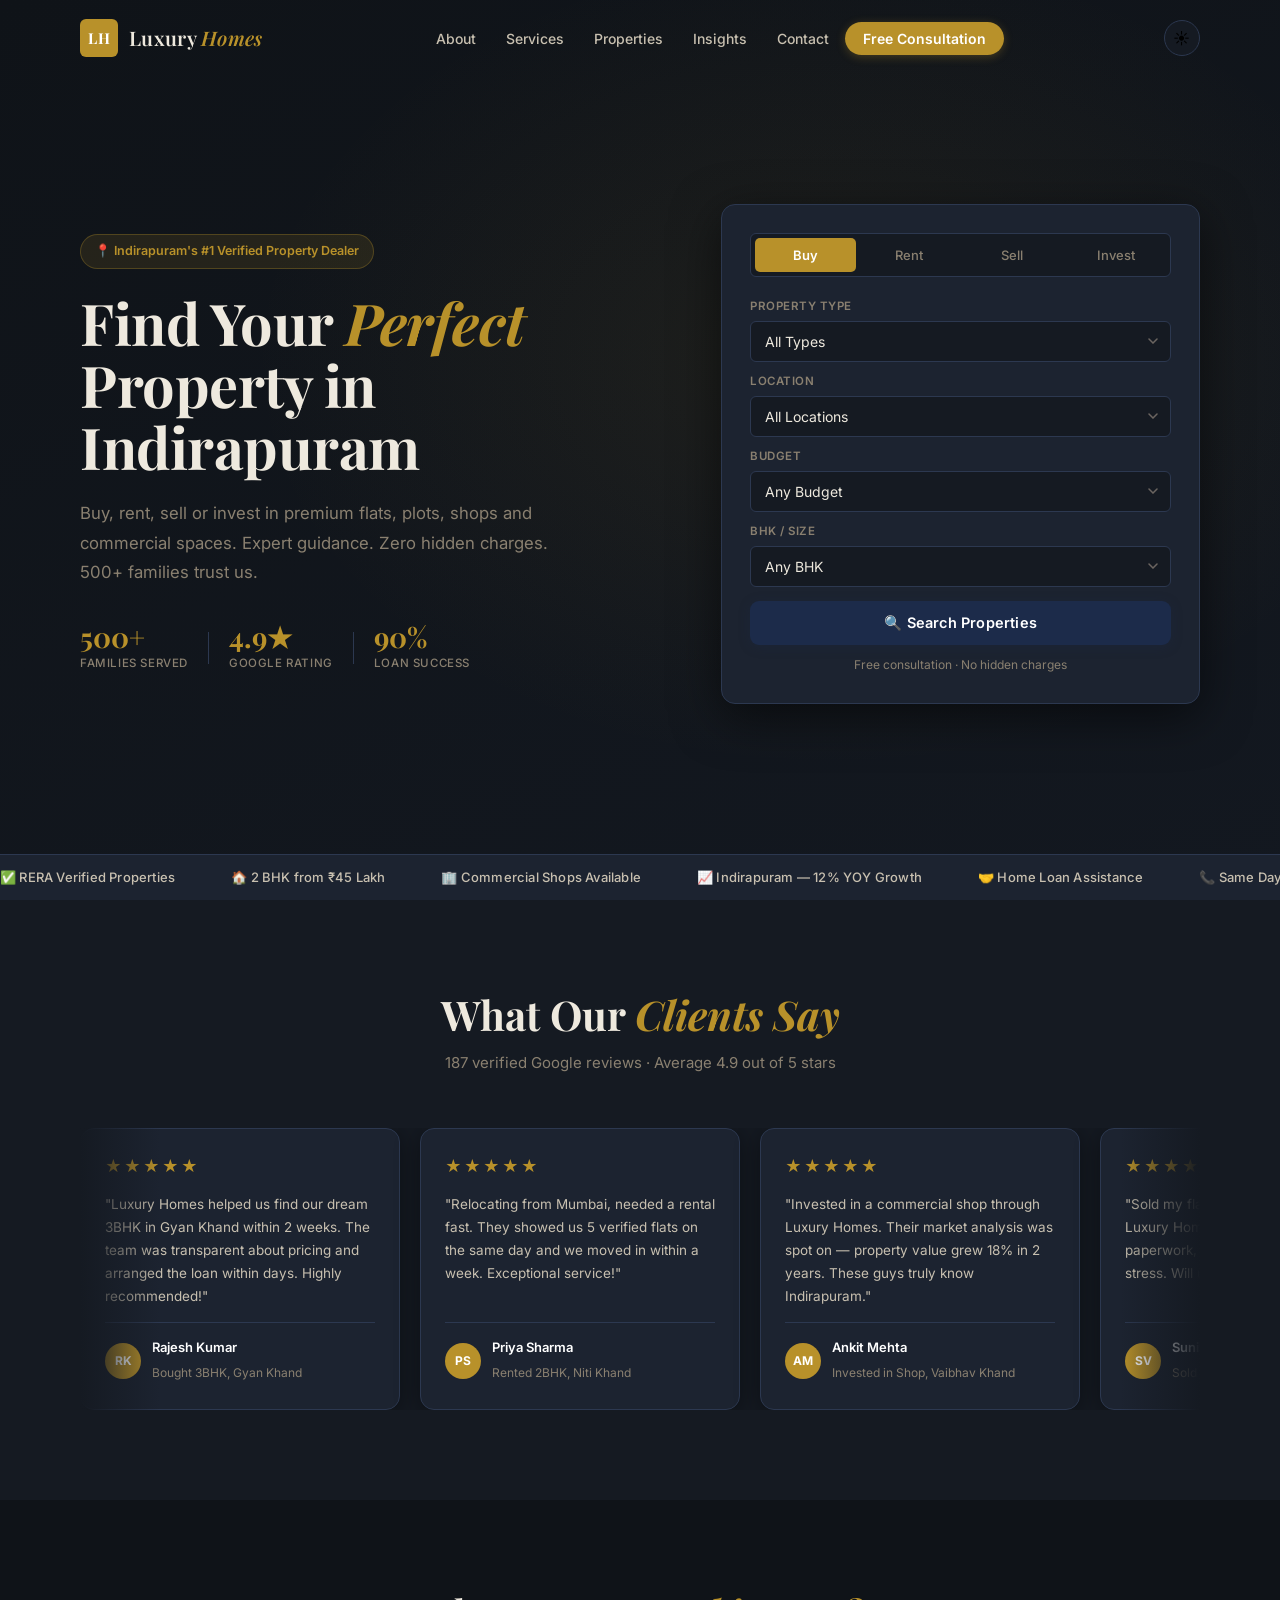
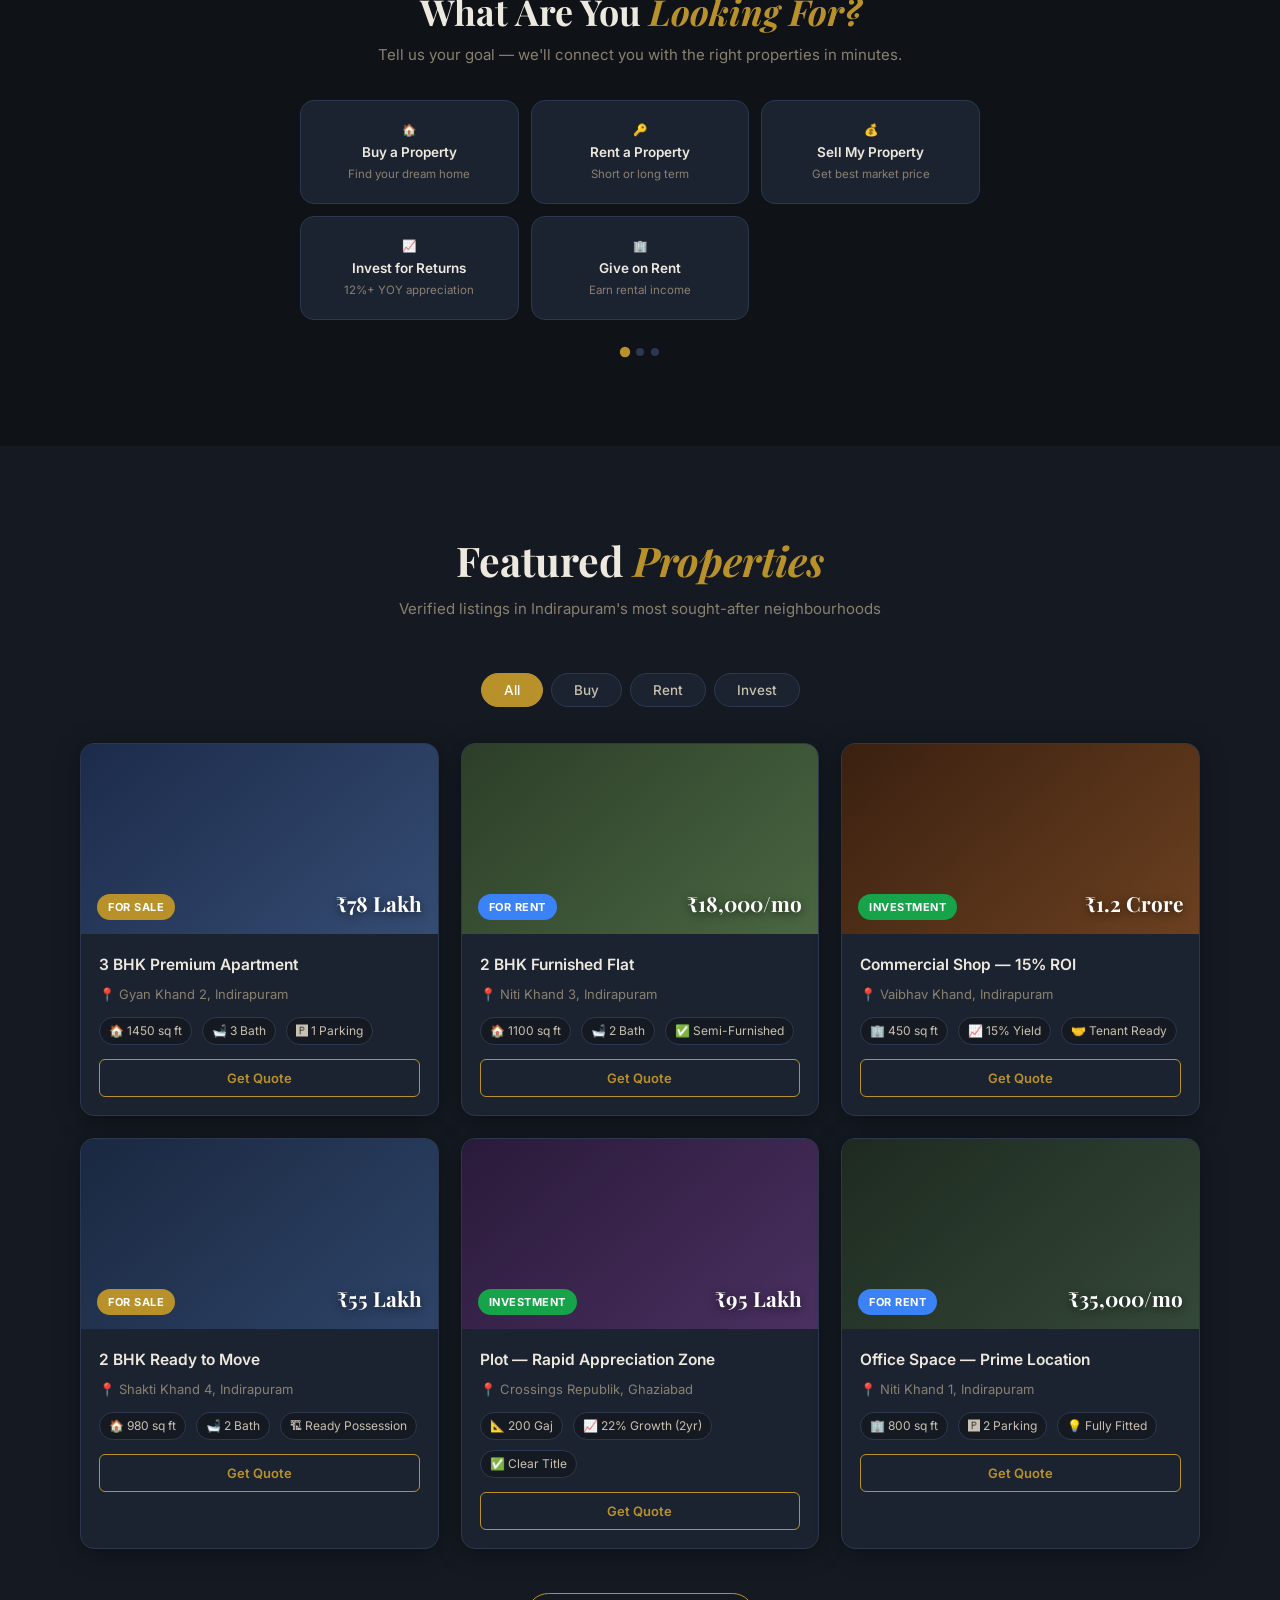
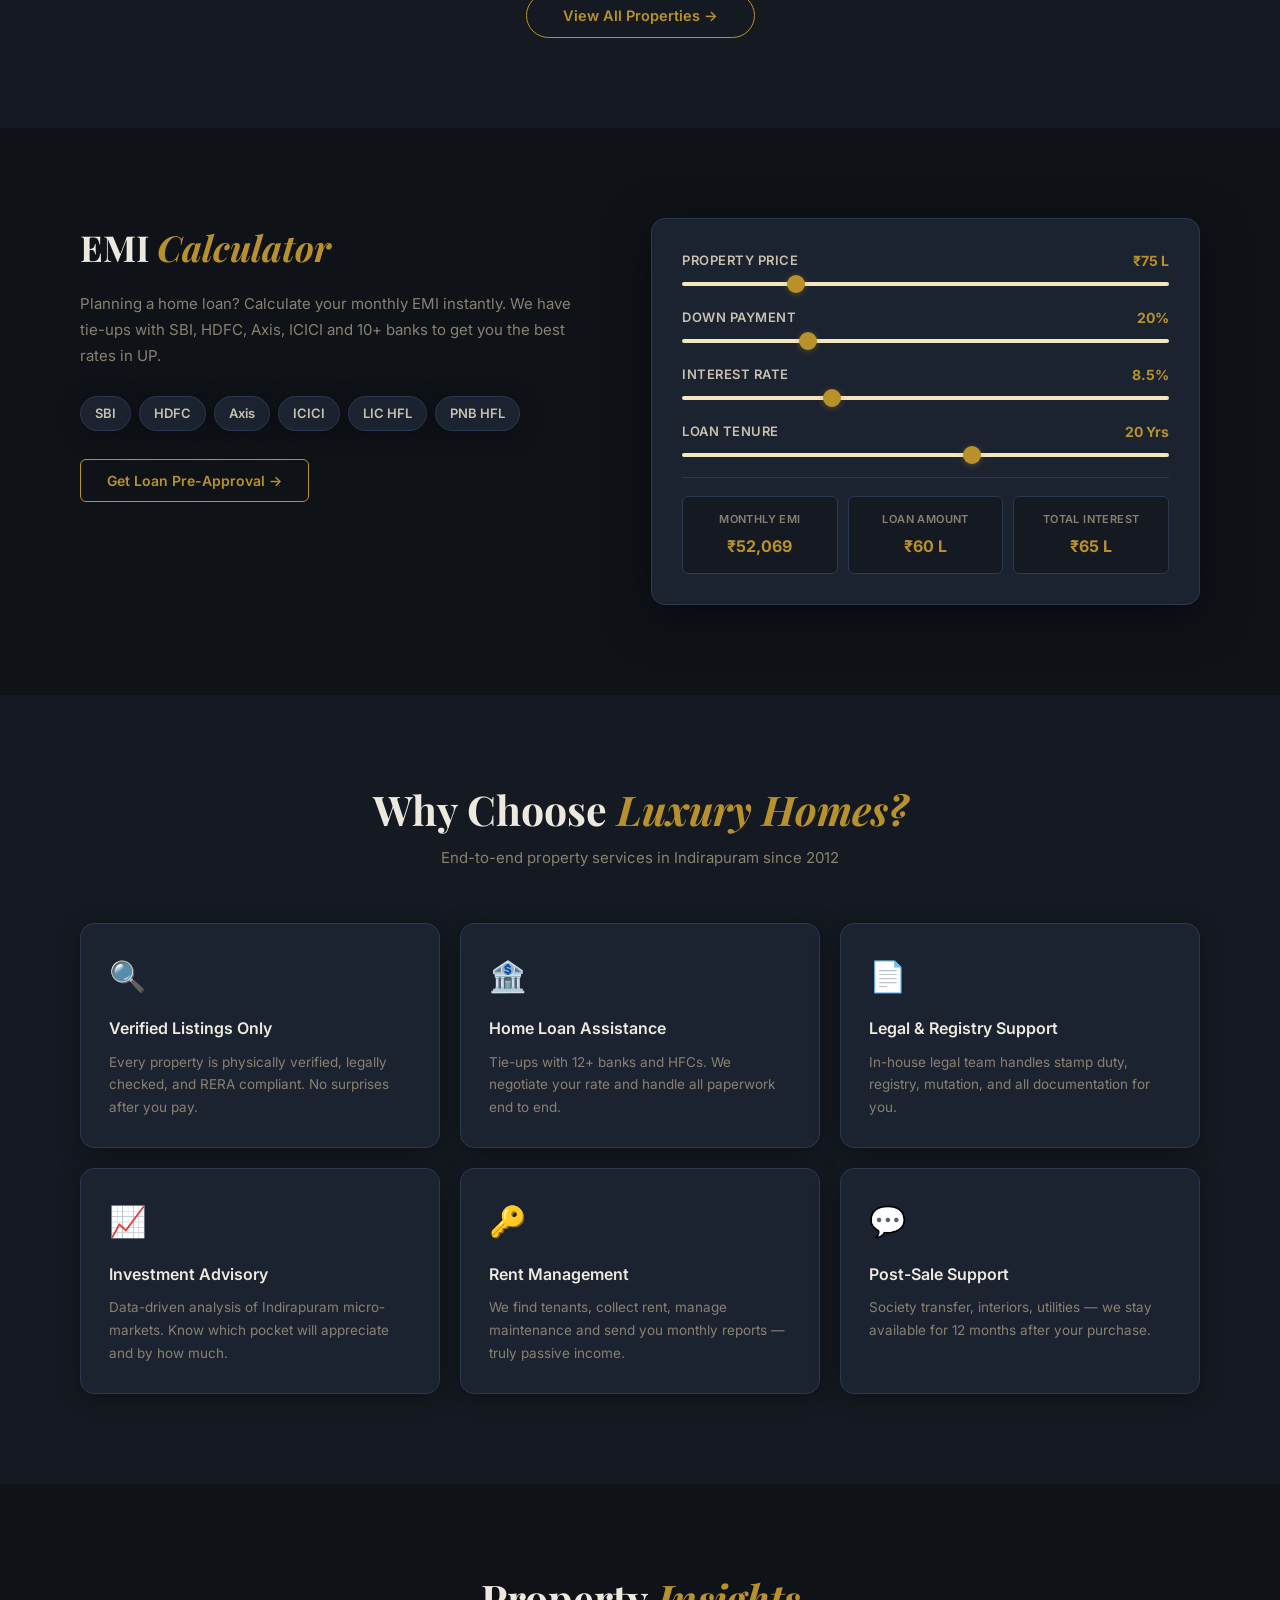
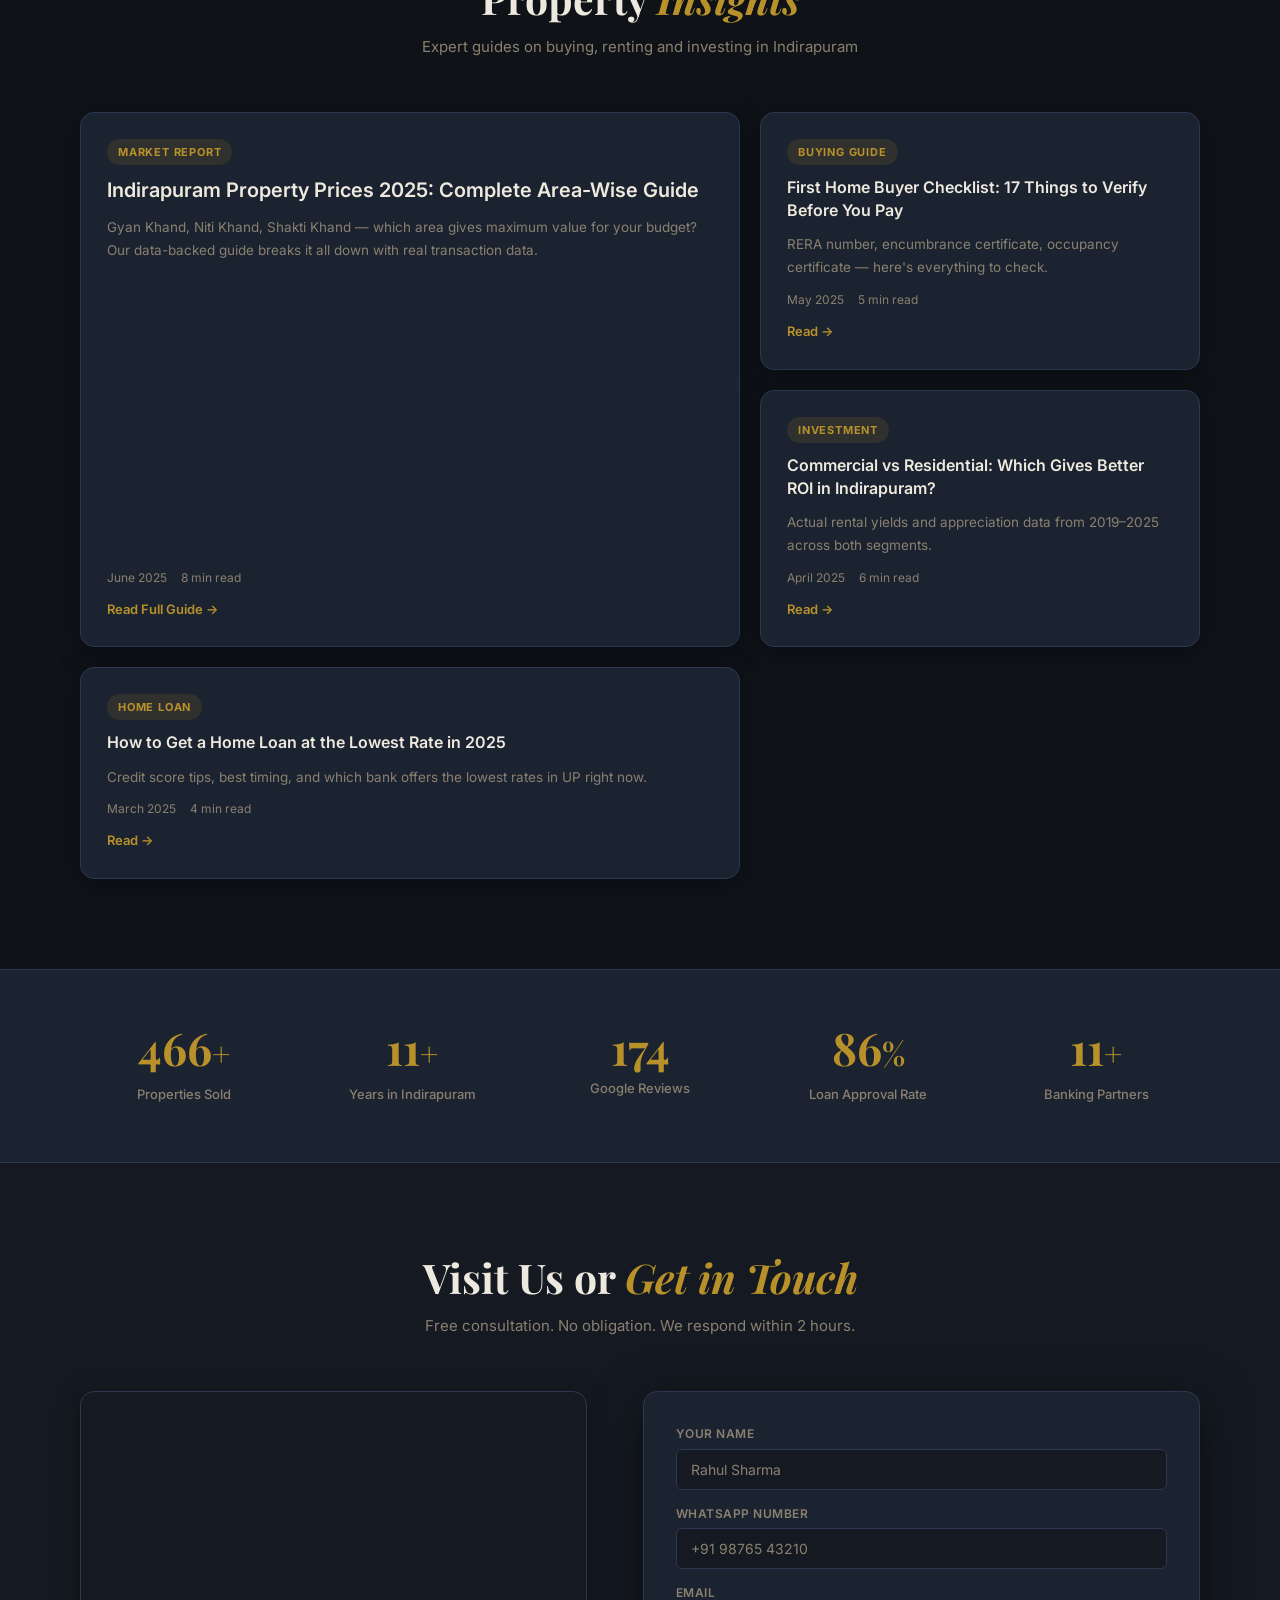
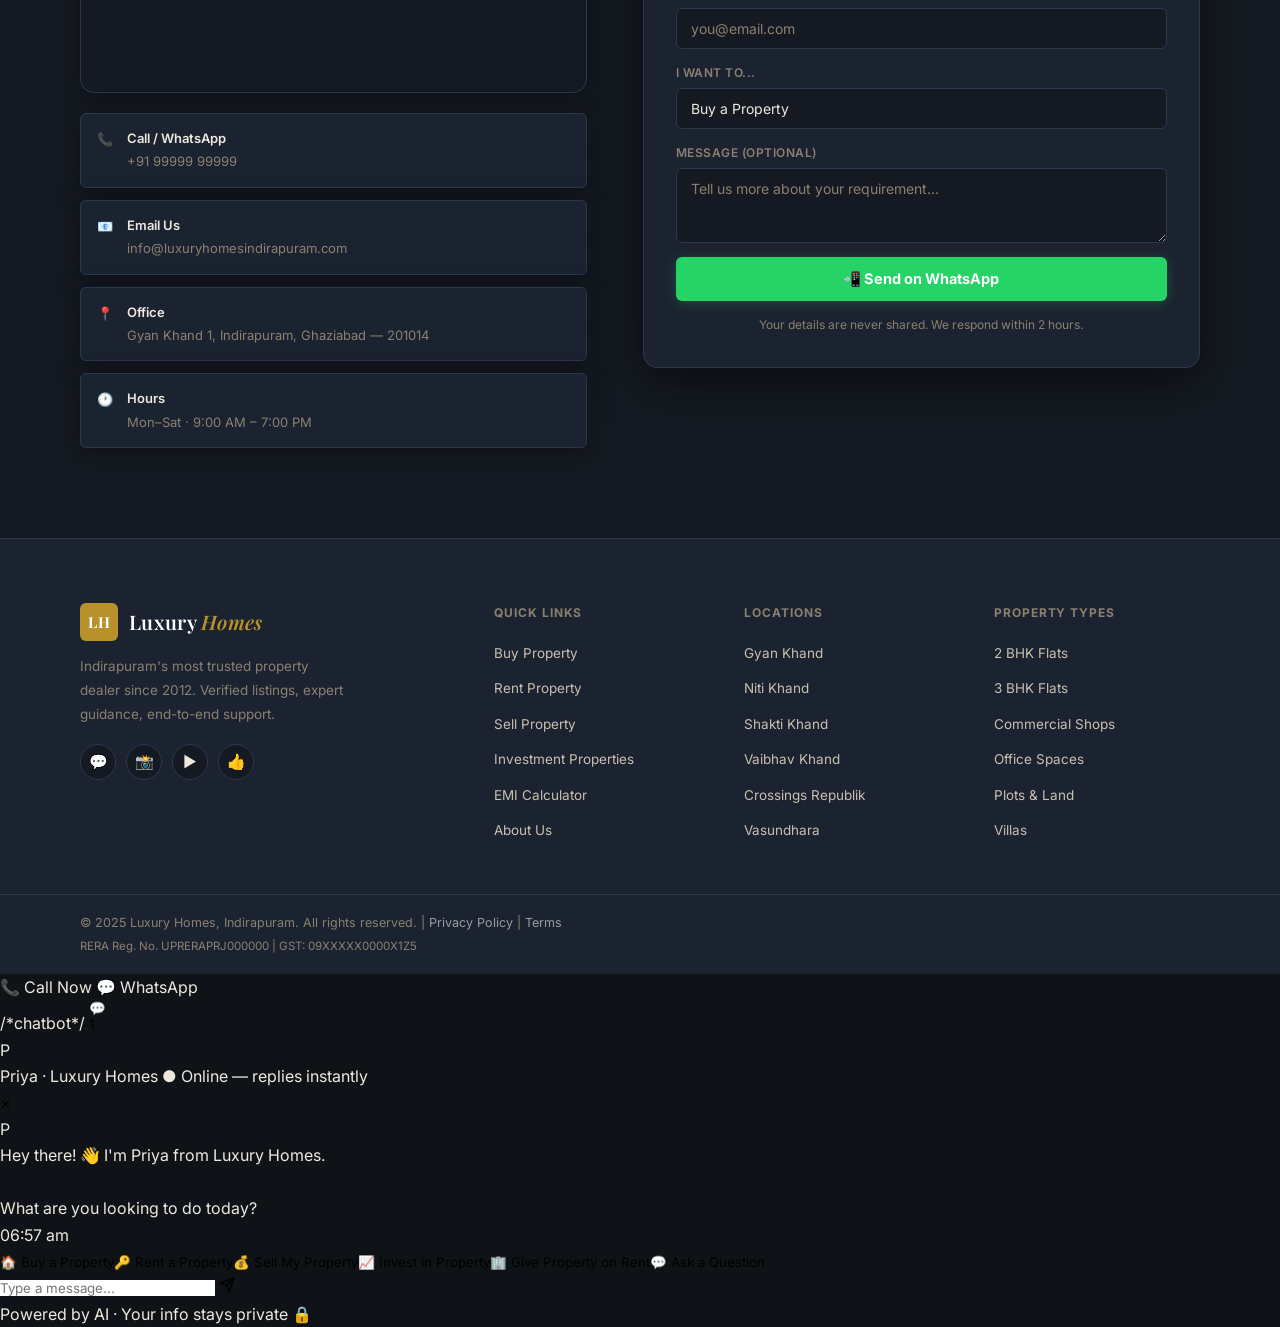
==== index.html @ 0660e849 "Update index.html" ====
<!DOCTYPE html>
<html lang="en" data-theme="light">
<head>
  <meta charset="UTF-8" />
  <meta name="viewport" content="width=device-width, initial-scale=1.0" />
  <title>Luxury Homes Indirapuram | Buy, Sell & Rent Flats, Plots, Shops in Ghaziabad</title>
  <meta name="description" content="Luxury Homes — Indirapuram's most trusted property dealer. Buy, rent, sell or invest in verified flats, plots, shops and offices in Gyan Khand, Niti Khand, Shakti Khand. 500+ families served. Free property consultation." />
  <meta name="keywords" content="property in Indirapuram, flats for sale Indirapuram, property dealer Ghaziabad, buy flat Gyan Khand, invest Indirapuram, luxury homes Indirapuram, 2BHK 3BHK Indirapuram, commercial property Ghaziabad, rent flat Indirapuram" />
  <meta name="author" content="Luxury Homes Indirapuram" />
  <link rel="canonical" href="https://luxuryhomesindirapuram.com/" />
  <meta property="og:title" content="Luxury Homes | Best Property Dealer in Indirapuram, Ghaziabad" />
  <meta property="og:description" content="Buy, sell, rent or invest in premium properties in Indirapuram. Verified listings, expert guidance, home loan support." />
  <meta property="og:type" content="website" />
  <meta property="og:url" content="https://luxuryhomesindirapuram.com/" />
  <meta property="og:image" content="https://luxuryhomesindirapuram.com/og-image.jpg" />
  <meta property="og:locale" content="en_IN" />
  <meta name="twitter:card" content="summary_large_image" />
  <script type="application/ld+json">
  {"@context":"https://schema.org","@type":"RealEstateAgent","name":"Luxury Homes","description":"Premier property dealer in Indirapuram, Ghaziabad.","url":"https://luxuryhomesindirapuram.com","telephone":"+91-9999999999","email":"info@luxuryhomesindirapuram.com","address":{"@type":"PostalAddress","streetAddress":"Gyan Khand 1, Indirapuram","addressLocality":"Ghaziabad","addressRegion":"Uttar Pradesh","postalCode":"201014","addressCountry":"IN"},"geo":{"@type":"GeoCoordinates","latitude":28.6413568,"longitude":77.3632732},"openingHoursSpecification":{"@type":"OpeningHoursSpecification","dayOfWeek":["Monday","Tuesday","Wednesday","Thursday","Friday","Saturday"],"opens":"09:00","closes":"19:00"},"aggregateRating":{"@type":"AggregateRating","ratingValue":"4.9","reviewCount":"187"},"areaServed":["Indirapuram","Gyan Khand","Niti Khand","Shakti Khand","Vaibhav Khand","Crossings Republik","Vasundhara"]}
  </script>
  <link rel="preconnect" href="https://fonts.googleapis.com" />
  <link rel="preconnect" href="https://fonts.gstatic.com" crossorigin />
  <link href="https://fonts.googleapis.com/css2?family=Playfair+Display:ital,wght@0,500;0,600;0,700;1,500;1,600&family=Inter:wght@300;400;500;600&display=swap" rel="stylesheet" />
  <link rel="stylesheet" href="style.css" />
</head>
<body>

  <header id="site-header">
    <nav class="nav-container">
      <a href="index.html" class="logo" aria-label="Luxury Homes Homepage">
        <span class="logo-mark">LH</span>
        <span class="logo-text">Luxury <em>Homes</em></span>
      </a>
      <ul class="nav-links" role="list">
        
        <li><a href="about.html" class="nav-link">About</a></li>
        <li><a href="#services" class="nav-link">Services</a></li>
        <li><a href="property.html" class="nav-link">Properties</a></li>
        <li><a href="#blog" class="nav-link">Insights</a></li>
        <li><a href="#contact" class="nav-link">Contact</a></li>
        <li><a href="#lead" class="nav-link nav-cta">Free Consultation</a></li>
      </ul>
      <div class="nav-right">
        <button class="theme-toggle" id="theme-toggle" aria-label="Toggle theme" title="Toggle day/night mode">☀️</button>
        <button class="hamburger" aria-label="Open menu" aria-expanded="false">
          <span></span><span></span><span></span>
        </button>
      </div>
    </nav>
    <div class="mobile-menu" id="mobile-menu" aria-hidden="true">
      <ul role="list">
        <li><a href="#properties">Properties</a></li>
        <li><a href="about.html">About</a></li>
        <li><a href="#services">Services</a></li>
        <li><a href="#blog">Insights</a></li>
        <li><a href="#contact">Contact</a></li>
        <li><a href="#lead" class="mob-cta">Free Consultation</a></li>
      </ul>
    </div>
  </header>

  <main>

    <!-- HERO -->
    <section class="hero" aria-label="Property Search">
      <div class="hero-bg"></div>
      <div class="main-container hero-grid">
        <div class="hero-content">
          <span class="badge reveal">📍 Indirapuram's #1 Verified Property Dealer</span>
          <h1 class="reveal delay-1">
            Find Your <em>Perfect</em><br/>Property in<br/>Indirapuram
          </h1>
          <p class="hero-sub reveal delay-2">
            Buy, rent, sell or invest in premium flats, plots, shops and commercial spaces.
            Expert guidance. Zero hidden charges. 500+ families trust us.
          </p>
          <div class="hero-trust reveal delay-3">
            <div class="trust-item"><span class="trust-num">500+</span><span>Families Served</span></div>
            <div class="trust-sep"></div>
            <div class="trust-item"><span class="trust-num">4.9★</span><span>Google Rating</span></div>
            <div class="trust-sep"></div>
            <div class="trust-item"><span class="trust-num">90%</span><span>Loan Success</span></div>
          </div>
        </div>
        <div class="hero-search-card reveal delay-2" role="search">
          <div class="search-tabs">
            <button class="stab active" data-tab="buy">Buy</button>
            <button class="stab" data-tab="rent">Rent</button>
            <button class="stab" data-tab="sell">Sell</button>
            <button class="stab" data-tab="invest">Invest</button>
          </div>
          <div class="search-fields">
            <div class="sfield">
              <label>Property Type</label>
              <select id="s-type">
                <option value="">All Types</option>
                <option>Flat / Apartment</option>
                <option>Plot / Land</option>
                <option>Shop / Commercial</option>
                <option>Office Space</option>
                <option>Villa / Independent House</option>
              </select>
            </div>
            <div class="sfield">
              <label>Location</label>
              <select id="s-loc">
                <option value="">All Locations</option>
                <option>Gyan Khand</option>
                <option>Niti Khand</option>
                <option>Shakti Khand</option>
                <option>Vaibhav Khand</option>
                <option>Crossings Republik</option>
                <option>Vasundhara</option>
              </select>
            </div>
            <div class="sfield">
              <label>Budget</label>
              <select id="s-budget">
                <option value="">Any Budget</option>
                <option>Under ₹30 Lakh</option>
                <option>₹30L – ₹60L</option>
                <option>₹60L – ₹1 Crore</option>
                <option>₹1Cr – ₹2Cr</option>
                <option>Above ₹2 Crore</option>
              </select>
            </div>
            <div class="sfield">
              <label>BHK / Size</label>
              <select id="s-bhk">
                <option value="">Any BHK</option>
                <option>1 BHK</option>
                <option>2 BHK</option>
                <option>3 BHK</option>
                <option>4 BHK+</option>
                <option>Studio</option>
              </select>
            </div>
          </div>
          <button class="search-btn" onclick="openLeadModal('search')">🔍 Search Properties</button>
          <p class="search-note">Free consultation · No hidden charges</p>
        </div>
      </div>
      <div class="scroll-bar" aria-label="Trust indicators">
        <div class="scroll-track">
          <span>✅ RERA Verified Properties</span>
          <span>🏠 2 BHK from ₹45 Lakh</span>
          <span>🏢 Commercial Shops Available</span>
          <span>📈 Indirapuram — 12% YOY Growth</span>
          <span>🤝 Home Loan Assistance</span>
          <span>📞 Same Day Site Visit</span>
          <span>✅ RERA Verified Properties</span>
          <span>🏠 2 BHK from ₹45 Lakh</span>
          <span>🏢 Commercial Shops Available</span>
          <span>📈 Indirapuram — 12% YOY Growth</span>
          <span>🤝 Home Loan Assistance</span>
          <span>📞 Same Day Site Visit</span>
        </div>
      </div>
    </section>

    <!-- GOOGLE REVIEWS -->
    <section class="reviews-section" id="reviews" aria-labelledby="reviews-heading">
      <div class="main-container">
        <div class="section-header">
          <h2 id="reviews-heading">What Our <em>Clients Say</em></h2>
          <p>187 verified Google reviews · Average 4.9 out of 5 stars</p>
        </div>
        <div class="reviews-track-wrap">
          <div class="reviews-track">
            <article class="review-card"><div class="review-stars">★★★★★</div><p>"Luxury Homes helped us find our dream 3BHK in Gyan Khand within 2 weeks. The team was transparent about pricing and arranged the loan within days. Highly recommended!"</p><footer><div class="reviewer-avatar">RK</div><div><strong>Rajesh Kumar</strong><span>Bought 3BHK, Gyan Khand</span></div></footer></article>
            <article class="review-card"><div class="review-stars">★★★★★</div><p>"Relocating from Mumbai, needed a rental fast. They showed us 5 verified flats on the same day and we moved in within a week. Exceptional service!"</p><footer><div class="reviewer-avatar">PS</div><div><strong>Priya Sharma</strong><span>Rented 2BHK, Niti Khand</span></div></footer></article>
            <article class="review-card"><div class="review-stars">★★★★★</div><p>"Invested in a commercial shop through Luxury Homes. Their market analysis was spot on — property value grew 18% in 2 years. These guys truly know Indirapuram."</p><footer><div class="reviewer-avatar">AM</div><div><strong>Ankit Mehta</strong><span>Invested in Shop, Vaibhav Khand</span></div></footer></article>
            <article class="review-card"><div class="review-stars">★★★★★</div><p>"Sold my flat at the best market price. Luxury Homes handled everything — paperwork, registry, loan closure. Zero stress. Will use them again."</p><footer><div class="reviewer-avatar">SV</div><div><strong>Sunita Verma</strong><span>Sold Flat, Shakti Khand</span></div></footer></article>
            <article class="review-card"><div class="review-stars">★★★★★</div><p>"Home loan approved at 8.4% through their banking partners. The team followed up every single day until disbursement. That level of care is rare."</p><footer><div class="reviewer-avatar">VT</div><div><strong>Vikram Thakur</strong><span>Bought 2BHK, Crossings Republik</span></div></footer></article>
            <article class="review-card"><div class="review-stars">★★★★★</div><p>"Luxury Homes helped us find our dream 3BHK in Gyan Khand within 2 weeks. The team was transparent about pricing and arranged the loan within days. Highly recommended!"</p><footer><div class="reviewer-avatar">RK</div><div><strong>Rajesh Kumar</strong><span>Bought 3BHK, Gyan Khand</span></div></footer></article>
            <article class="review-card"><div class="review-stars">★★★★★</div><p>"Relocating from Mumbai, needed a rental fast. They showed us 5 verified flats on the same day and we moved in within a week. Exceptional service!"</p><footer><div class="reviewer-avatar">PS</div><div><strong>Priya Sharma</strong><span>Rented 2BHK, Niti Khand</span></div></footer></article>
          </div>
        </div>
      </div>
    </section>

    <!-- MULTI-STEP LEAD CAPTURE -->
    <section class="lead-section" id="lead" aria-labelledby="lead-heading">
      <div class="main-container">
        <div class="lead-inner">

          <!-- Step 1: Intent -->
          <div id="lead-step-1" class="lead-step active">
            <h2 id="lead-heading">What Are You <em>Looking For?</em></h2>
            <p>Tell us your goal — we'll connect you with the right properties in minutes.</p>
            <div class="lead-options">
              <button class="lead-opt" data-val="Buy a Property" data-flow="buy" onclick="selectLead(this)">
                <span class="lead-icon">🏠</span><strong>Buy a Property</strong><span>Find your dream home</span>
              </button>
              <button class="lead-opt" data-val="Rent a Property" data-flow="rent" onclick="selectLead(this)">
                <span class="lead-icon">🔑</span><strong>Rent a Property</strong><span>Short or long term</span>
              </button>
              <button class="lead-opt" data-val="Sell My Property" data-flow="sell" onclick="selectLead(this)">
                <span class="lead-icon">💰</span><strong>Sell My Property</strong><span>Get best market price</span>
              </button>
              <button class="lead-opt" data-val="Invest in Property" data-flow="invest" onclick="selectLead(this)">
                <span class="lead-icon">📈</span><strong>Invest for Returns</strong><span>12%+ YOY appreciation</span>
              </button>
              <button class="lead-opt" data-val="Give Property on Rent" data-flow="give-rent" onclick="selectLead(this)">
                <span class="lead-icon">🏢</span><strong>Give on Rent</strong><span>Earn rental income</span>
              </button>
            </div>
          </div>

          <!-- Step 2A: BUY preferences -->
          <div id="lead-step-2-buy" class="lead-step">
            <div class="step-back" onclick="goBack()">← Back</div>
            <h2>Buying <em>Preferences</em></h2>
            <p>Help us find you the right property to purchase.</p>
            <div class="lead-form-grid">
              <div class="lf-field">
                <label>Property Type</label>
                <select id="lf-buy-type">
                  <option>Flat / Apartment</option><option>Villa</option><option>Plot / Land</option><option>Independent House</option>
                </select>
              </div>
              <div class="lf-field">
                <label>BHK</label>
                <select id="lf-buy-bhk">
                  <option>1 BHK</option><option>2 BHK</option><option>3 BHK</option><option>4 BHK+</option>
                </select>
              </div>
              <div class="lf-field">
                <label>Budget</label>
                <select id="lf-buy-budget">
                  <option>Under ₹40L</option><option>₹40L–₹70L</option><option>₹70L–₹1Cr</option><option>₹1Cr–₹2Cr</option><option>Above ₹2Cr</option>
                </select>
              </div>
              <div class="lf-field">
                <label>Preferred Location</label>
                <select id="lf-buy-loc">
                  <option>Gyan Khand</option><option>Niti Khand</option><option>Shakti Khand</option><option>Vaibhav Khand</option><option>Crossings Republik</option><option>Any</option>
                </select>
              </div>
              <div class="lf-field">
                <label>Possession</label>
                <select id="lf-buy-pos">
                  <option>Ready to Move</option><option>Under Construction</option><option>Any</option>
                </select>
              </div>
              <div class="lf-field">
                <label>Need Home Loan?</label>
                <select id="lf-buy-loan">
                  <option>Yes, help me with loan</option><option>No, self-funded</option><option>Not sure yet</option>
                </select>
              </div>
            </div>
            <button class="lead-next-btn" onclick="nextStep('contact')">Continue →</button>
          </div>

          <!-- Step 2B: RENT preferences -->
          <div id="lead-step-2-rent" class="lead-step">
            <div class="step-back" onclick="goBack()">← Back</div>
            <h2>Rental <em>Preferences</em></h2>
            <p>Tell us what kind of rental you're looking for.</p>
            <div class="lead-form-grid">
              <div class="lf-field">
                <label>Property Type</label>
                <select id="lf-rent-type">
                  <option>Flat / Apartment</option><option>Office Space</option><option>Shop / Commercial</option><option>Independent House</option>
                </select>
              </div>
              <div class="lf-field">
                <label>BHK</label>
                <select id="lf-rent-bhk">
                  <option>1 BHK</option><option>2 BHK</option><option>3 BHK</option><option>Studio</option>
                </select>
              </div>
              <div class="lf-field">
                <label>Monthly Budget</label>
                <select id="lf-rent-budget">
                  <option>Under ₹12,000</option><option>₹12K–₹20K</option><option>₹20K–₹35K</option><option>₹35K–₹60K</option><option>Above ₹60K</option>
                </select>
              </div>
              <div class="lf-field">
                <label>Preferred Area</label>
                <select id="lf-rent-loc">
                  <option>Gyan Khand</option><option>Niti Khand</option><option>Shakti Khand</option><option>Vaibhav Khand</option><option>Any</option>
                </select>
              </div>
              <div class="lf-field">
                <label>Furnishing</label>
                <select id="lf-rent-furn">
                  <option>Fully Furnished</option><option>Semi Furnished</option><option>Unfurnished</option><option>Any</option>
                </select>
              </div>
              <div class="lf-field">
                <label>Move-in Timeline</label>
                <select id="lf-rent-time">
                  <option>Immediately</option><option>Within 1 month</option><option>1–3 months</option>
                </select>
              </div>
            </div>
            <button class="lead-next-btn" onclick="nextStep('contact')">Continue →</button>
          </div>

          <!-- Step 2C: SELL preferences -->
          <div id="lead-step-2-sell" class="lead-step">
            <div class="step-back" onclick="goBack()">← Back</div>
            <h2>About Your <em>Property</em></h2>
            <p>Tell us about the property you want to sell — we'll get you the best price.</p>
            <div class="lead-form-grid">
              <div class="lf-field">
                <label>Property Type</label>
                <select id="lf-sell-type">
                  <option>Flat / Apartment</option><option>Plot / Land</option><option>Shop / Commercial</option><option>Villa</option><option>Office</option>
                </select>
              </div>
              <div class="lf-field">
                <label>Location</label>
                <select id="lf-sell-loc">
                  <option>Gyan Khand</option><option>Niti Khand</option><option>Shakti Khand</option><option>Vaibhav Khand</option><option>Crossings Republik</option><option>Other Indirapuram</option>
                </select>
              </div>
              <div class="lf-field">
                <label>Approx. Size</label>
                <select id="lf-sell-size">
                  <option>Under 800 sq ft</option><option>800–1200 sq ft</option><option>1200–1800 sq ft</option><option>Above 1800 sq ft</option>
                </select>
              </div>
              <div class="lf-field">
                <label>Expected Price</label>
                <select id="lf-sell-price">
                  <option>Under ₹40L</option><option>₹40L–₹70L</option><option>₹70L–₹1Cr</option><option>₹1Cr–₹2Cr</option><option>Above ₹2Cr</option>
                </select>
              </div>
              <div class="lf-field">
                <label>Currently</label>
                <select id="lf-sell-status">
                  <option>Self-occupied</option><option>Rented out</option><option>Vacant</option>
                </select>
              </div>
              <div class="lf-field">
                <label>Sell Timeline</label>
                <select id="lf-sell-time">
                  <option>ASAP</option><option>Within 3 months</option><option>Within 6 months</option><option>Flexible</option>
                </select>
              </div>
            </div>
            <button class="lead-next-btn" onclick="nextStep('contact')">Continue →</button>
          </div>

          <!-- Step 2D: INVEST preferences -->
          <div id="lead-step-2-invest" class="lead-step">
            <div class="step-back" onclick="goBack()">← Back</div>
            <h2>Investment <em>Goals</em></h2>
            <p>Let's match you with high-yield investment opportunities in Indirapuram.</p>
            <div class="lead-form-grid">
              <div class="lf-field">
                <label>Investment Type</label>
                <select id="lf-inv-type">
                  <option>Residential Flat</option><option>Commercial Shop</option><option>Office Space</option><option>Plot / Land</option>
                </select>
              </div>
              <div class="lf-field">
                <label>Investment Budget</label>
                <select id="lf-inv-budget">
                  <option>₹30L–₹60L</option><option>₹60L–₹1Cr</option><option>₹1Cr–₹2Cr</option><option>Above ₹2Cr</option>
                </select>
              </div>
              <div class="lf-field">
                <label>Goal</label>
                <select id="lf-inv-goal">
                  <option>Rental Income</option><option>Capital Appreciation</option><option>Both</option>
                </select>
              </div>
              <div class="lf-field">
                <label>Investment Horizon</label>
                <select id="lf-inv-horizon">
                  <option>1–3 years</option><option>3–7 years</option><option>7+ years</option>
                </select>
              </div>
              <div class="lf-field">
                <label>Expected ROI</label>
                <select id="lf-inv-roi">
                  <option>8–10% per year</option><option>10–15% per year</option><option>15%+ per year</option>
                </select>
              </div>
              <div class="lf-field">
                <label>Need Financing?</label>
                <select id="lf-inv-fin">
                  <option>Yes</option><option>No, self-funded</option>
                </select>
              </div>
            </div>
            <button class="lead-next-btn" onclick="nextStep('contact')">Continue →</button>
          </div>

          <!-- Step 2E: GIVE ON RENT preferences -->
          <div id="lead-step-2-give-rent" class="lead-step">
            <div class="step-back" onclick="goBack()">← Back</div>
            <h2>Your Property <em>Details</em></h2>
            <p>Tell us about the property you want to put on rent.</p>
            <div class="lead-form-grid">
              <div class="lf-field">
                <label>Property Type</label>
                <select id="lf-gr-type">
                  <option>Flat / Apartment</option><option>Commercial Shop</option><option>Office Space</option><option>Independent House</option><option>Plot / Land</option>
                </select>
              </div>
              <div class="lf-field">
                <label>Location</label>
                <select id="lf-gr-loc">
                  <option>Gyan Khand</option><option>Niti Khand</option><option>Shakti Khand</option><option>Vaibhav Khand</option><option>Crossings Republik</option><option>Other</option>
                </select>
              </div>
              <div class="lf-field">
                <label>Size</label>
                <select id="lf-gr-size">
                  <option>Under 800 sq ft</option><option>800–1200 sq ft</option><option>1200–1800 sq ft</option><option>Above 1800 sq ft</option>
                </select>
              </div>
              <div class="lf-field">
                <label>Furnishing</label>
                <select id="lf-gr-furn">
                  <option>Fully Furnished</option><option>Semi Furnished</option><option>Unfurnished</option>
                </select>
              </div>
              <div class="lf-field">
                <label>Expected Rent</label>
                <select id="lf-gr-rent">
                  <option>Under ₹15,000/mo</option><option>₹15K–₹30K/mo</option><option>₹30K–₹60K/mo</option><option>Above ₹60K/mo</option>
                </select>
              </div>
              <div class="lf-field">
                <label>Available From</label>
                <select id="lf-gr-avail">
                  <option>Immediately</option><option>Within 1 month</option><option>1–3 months</option>
                </select>
              </div>
            </div>
            <button class="lead-next-btn" onclick="nextStep('contact')">Continue →</button>
          </div>

          <!-- Step 3: Contact Details -->
          <div id="lead-step-contact" class="lead-step">
            <div class="step-back" onclick="goBackToPrefs()">← Back</div>
            <h2>Almost There — <em>Your Details</em></h2>
            <p>We'll call you within 2 hours with matching options.</p>
            <div class="lead-form-grid">
              <div class="lf-field full">
                <label>Your Full Name *</label>
                <input type="text" id="lf-name" placeholder="e.g. Rahul Sharma" />
              </div>
              <div class="lf-field">
                <label>WhatsApp Number *</label>
                <input type="tel" id="lf-phone" placeholder="+91 98765 43210" />
              </div>
              <div class="lf-field">
                <label>Email Address</label>
                <input type="email" id="lf-email" placeholder="you@email.com" />
              </div>
            </div>
            <button class="lead-submit-btn" onclick="submitLead()">📲 Send My Requirements on WhatsApp</button>
            <p class="lead-note">✅ Your info is safe · No spam · We'll call within 2 hours</p>
          </div>

          <!-- Step 4: Success -->
          <div id="lead-step-success" class="lead-step">
            <div class="success-icon">✅</div>
            <h2>Request <em>Received!</em></h2>
            <p>Thank you! Our property expert will <strong>call you within 2 hours</strong> with personalised options. A confirmation has been sent to your email.</p>
            <p style="margin-top:12px;font-size:13px;color:var(--text-3);">📞 You can also reach us at +91 99999 99999</p>
          </div>

          <div class="step-dots" id="step-dots">
            <span class="dot active"></span>
            <span class="dot"></span>
            <span class="dot"></span>
          </div>
        </div>
      </div>
    </section>

    <!-- FEATURED PROPERTIES -->
    <section class="properties-section" id="properties" aria-labelledby="prop-heading">
      <div class="main-container">
        <div class="section-header">
          <h2 id="prop-heading">Featured <em>Properties</em></h2>
          <p>Verified listings in Indirapuram's most sought-after neighbourhoods</p>
        </div>
        <div class="prop-filter">
          <button class="pf-btn active" data-filter="all" onclick="filterProps(this)">All</button>
          <button class="pf-btn" data-filter="buy" onclick="filterProps(this)">Buy</button>
          <button class="pf-btn" data-filter="rent" onclick="filterProps(this)">Rent</button>
          <button class="pf-btn" data-filter="invest" onclick="filterProps(this)">Invest</button>
        </div>
        <div class="props-grid">
          <article class="prop-card" data-type="buy">
            <a href="property.html" class="prop-img-link">
              <div class="prop-img prop-img-1"><span class="prop-tag buy-tag">For Sale</span><span class="prop-price">₹78 Lakh</span></div>
            </a>
            <div class="prop-info">
              <h3><a href="property.html">3 BHK Premium Apartment</a></h3>
              <p class="prop-loc">📍 Gyan Khand 2, Indirapuram</p>
              <div class="prop-specs"><span>🏠 1450 sq ft</span><span>🛁 3 Bath</span><span>🅿 1 Parking</span></div>
              <button class="prop-cta" onclick="openLeadModal('3BHK Gyan Khand — ₹78L')">Get Quote</button>
            </div>
          </article>
          <article class="prop-card" data-type="rent">
            <a href="property.html" class="prop-img-link">
            <div class="prop-img prop-img-2"><span class="prop-tag rent-tag">For Rent</span><span class="prop-price">₹18,000/mo</span></div>
            </a>
            <div class="prop-info">
              <h3><a href="property.html">2 BHK Furnished Flat</a></h3>
              <p class="prop-loc">📍 Niti Khand 3, Indirapuram</p>
              <div class="prop-specs"><span>🏠 1100 sq ft</span><span>🛁 2 Bath</span><span>✅ Semi-Furnished</span></div>
              <button class="prop-cta" onclick="openLeadModal('2BHK Rent Niti Khand — ₹18K/mo')">Get Quote</button>
            </div>
            
          </article>
          <article class="prop-card" data-type="invest">
            <a href="property.html" class="prop-img-link">
            <div class="prop-img prop-img-3"><span class="prop-tag invest-tag">Investment</span><span class="prop-price">₹1.2 Crore</span></div>
          </a>
            <div class="prop-info">
              <h3><a href="property.html">Commercial Shop — 15% ROI</a></h3>
              <p class="prop-loc">📍 Vaibhav Khand, Indirapuram</p>
              <div class="prop-specs"><span>🏢 450 sq ft</span><span>📈 15% Yield</span><span>🤝 Tenant Ready</span></div>
              <button class="prop-cta" onclick="openLeadModal('Commercial Shop Vaibhav Khand — ₹1.2Cr')">Get Quote</button>
            </div>
          </article>
          <article class="prop-card" data-type="buy">
            <a href="property.html" class="prop-img-link">
            <div class="prop-img prop-img-4"><span class="prop-tag buy-tag">For Sale</span><span class="prop-price">₹55 Lakh</span></div>
            </a>
            <div class="prop-info">
              <h3><a href="property.html">2 BHK Ready to Move</a></h3>
              <p class="prop-loc">📍 Shakti Khand 4, Indirapuram</p>
              <div class="prop-specs"><span>🏠 980 sq ft</span><span>🛁 2 Bath</span><span>🏗 Ready Possession</span></div>
              <button class="prop-cta" onclick="openLeadModal('2BHK Shakti Khand — ₹55L')">Get Quote</button>
            </div>
          </article>
          <article class="prop-card" data-type="invest">
            <a href="property.html" class="prop-img-link">
            <div class="prop-img prop-img-5"><span class="prop-tag invest-tag">Investment</span><span class="prop-price">₹95 Lakh</span></div>
            </a>
            <div class="prop-info">
              <h3><a href="property.html">Plot — Rapid Appreciation Zone</a></h3>
              <p class="prop-loc">📍 Crossings Republik, Ghaziabad</p>
              <div class="prop-specs"><span>📐 200 Gaj</span><span>📈 22% Growth (2yr)</span><span>✅ Clear Title</span></div>
              <button class="prop-cta" onclick="openLeadModal('Plot Crossings Republik — ₹95L')">Get Quote</button>
            </div>
          </article>
          <article class="prop-card" data-type="rent">
            <a href="property.html" class="prop-img-link">
            <div class="prop-img prop-img-6"><span class="prop-tag rent-tag">For Rent</span><span class="prop-price">₹35,000/mo</span></div>
            </a>
            <div class="prop-info">
              <h3><a href="property.html">Office Space — Prime Location</a></h3>
              <p class="prop-loc">📍 Niti Khand 1, Indirapuram</p>
              <div class="prop-specs"><span>🏢 800 sq ft</span><span>🅿 2 Parking</span><span>💡 Fully Fitted</span></div>
              <button class="prop-cta" onclick="openLeadModal('Office Space Niti Khand — ₹35K/mo')">Get Quote</button>
            </div>
          </article>
        </div>
        <div class="view-all-wrap">
          <button class="view-all-btn" onclick="openLeadModal('View All Properties')">View All Properties →</button>
        </div>
      </div>
    </section>

    <!-- EMI CALCULATOR -->
    <section class="emi-section" id="emi" aria-labelledby="emi-heading">
      <div class="main-container">
        <div class="emi-grid">
          <div class="emi-info">
            <h2 id="emi-heading">EMI <em>Calculator</em></h2>
            <p>Planning a home loan? Calculate your monthly EMI instantly. We have tie-ups with SBI, HDFC, Axis, ICICI and 10+ banks to get you the best rates in UP.</p>
            <div class="loan-partners">
              <div class="lp-badge">SBI</div><div class="lp-badge">HDFC</div><div class="lp-badge">Axis</div>
              <div class="lp-badge">ICICI</div><div class="lp-badge">LIC HFL</div><div class="lp-badge">PNB HFL</div>
            </div>
            <button class="emi-loan-btn" onclick="openLeadModal('Home Loan Pre-Approval')">Get Loan Pre-Approval →</button>
          </div>
          <div class="emi-calc">
            <div class="emi-field">
              <div class="emi-label-row"><label>Property Price</label><span id="emi-price-val">₹75 Lakh</span></div>
              <input type="range" id="emi-price" min="1000000" max="30000000" step="100000" value="7500000" oninput="calcEMI()" />
            </div>
            <div class="emi-field">
              <div class="emi-label-row"><label>Down Payment</label><span id="emi-down-val">20%</span></div>
              <input type="range" id="emi-down" min="10" max="50" step="5" value="20" oninput="calcEMI()" />
            </div>
            <div class="emi-field">
              <div class="emi-label-row"><label>Interest Rate</label><span id="emi-rate-val">8.5%</span></div>
              <input type="range" id="emi-rate" min="7" max="12" step="0.1" value="8.5" oninput="calcEMI()" />
            </div>
            <div class="emi-field">
              <div class="emi-label-row"><label>Loan Tenure</label><span id="emi-tenure-val">20 Years</span></div>
              <input type="range" id="emi-tenure" min="5" max="30" step="1" value="20" oninput="calcEMI()" />
            </div>
            <div class="emi-result">
              <div class="emi-num-block"><span>Monthly EMI</span><strong id="emi-monthly">₹52,160</strong></div>
              <div class="emi-num-block"><span>Loan Amount</span><strong id="emi-loan-amt">₹60 Lakh</strong></div>
              <div class="emi-num-block"><span>Total Interest</span><strong id="emi-interest">₹65.2 Lakh</strong></div>
            </div>
          </div>
        </div>
      </div>
    </section>

    <!-- SERVICES -->
    <section class="services-section" id="services" aria-labelledby="services-heading">
      <div class="main-container">
        <div class="section-header">
          <h2 id="services-heading">Why Choose <em>Luxury Homes?</em></h2>
          <p>End-to-end property services in Indirapuram since 2012</p>
        </div>
        <div class="services-grid">
          <div class="service-card"><div class="svc-icon">🔍</div><h3>Verified Listings Only</h3><p>Every property is physically verified, legally checked, and RERA compliant. No surprises after you pay.</p></div>
          <div class="service-card"><div class="svc-icon">🏦</div><h3>Home Loan Assistance</h3><p>Tie-ups with 12+ banks and HFCs. We negotiate your rate and handle all paperwork end to end.</p></div>
          <div class="service-card"><div class="svc-icon">📄</div><h3>Legal &amp; Registry Support</h3><p>In-house legal team handles stamp duty, registry, mutation, and all documentation for you.</p></div>
          <div class="service-card"><div class="svc-icon">📈</div><h3>Investment Advisory</h3><p>Data-driven analysis of Indirapuram micro-markets. Know which pocket will appreciate and by how much.</p></div>
          <div class="service-card"><div class="svc-icon">🔑</div><h3>Rent Management</h3><p>We find tenants, collect rent, manage maintenance and send you monthly reports — truly passive income.</p></div>
          <div class="service-card"><div class="svc-icon">💬</div><h3>Post-Sale Support</h3><p>Society transfer, interiors, utilities — we stay available for 12 months after your purchase.</p></div>
        </div>
      </div>
    </section>

    <!-- BLOG -->
    <section class="blog-section" id="blog" aria-labelledby="blog-heading">
      <div class="main-container">
        <div class="section-header">
          <h2 id="blog-heading">Property <em>Insights</em></h2>
          <p>Expert guides on buying, renting and investing in Indirapuram</p>
        </div>
        <div class="blog-grid">
          <article class="blog-card featured">
            <div class="blog-cat">Market Report</div>
            <h3>Indirapuram Property Prices 2025: Complete Area-Wise Guide</h3>
            <p>Gyan Khand, Niti Khand, Shakti Khand — which area gives maximum value for your budget? Our data-backed guide breaks it all down with real transaction data.</p>
            <div class="blog-meta"><span>June 2025</span><span>8 min read</span></div>
            <a href="#contact" class="blog-link">Read Full Guide →</a>
          </article>
          <article class="blog-card">
            <div class="blog-cat">Buying Guide</div>
            <h3>First Home Buyer Checklist: 17 Things to Verify Before You Pay</h3>
            <p>RERA number, encumbrance certificate, occupancy certificate — here's everything to check.</p>
            <div class="blog-meta"><span>May 2025</span><span>5 min read</span></div>
            <a href="#contact" class="blog-link">Read →</a>
          </article>
          <article class="blog-card">
            <div class="blog-cat">Investment</div>
            <h3>Commercial vs Residential: Which Gives Better ROI in Indirapuram?</h3>
            <p>Actual rental yields and appreciation data from 2019–2025 across both segments.</p>
            <div class="blog-meta"><span>April 2025</span><span>6 min read</span></div>
            <a href="#contact" class="blog-link">Read →</a>
          </article>
          <article class="blog-card">
            <div class="blog-cat">Home Loan</div>
            <h3>How to Get a Home Loan at the Lowest Rate in 2025</h3>
            <p>Credit score tips, best timing, and which bank offers the lowest rates in UP right now.</p>
            <div class="blog-meta"><span>March 2025</span><span>4 min read</span></div>
            <a href="#contact" class="blog-link">Read →</a>
          </article>
        </div>
      </div>
    </section>

    <!-- STATS BAR -->
    <section class="stats-section" aria-label="Company stats">
      <div class="main-container stats-grid">
        <div class="stat-item"><strong class="counter" data-target="500">0</strong><span>+</span><p>Properties Sold</p></div>
        <div class="stat-item"><strong class="counter" data-target="12">0</strong><span>+</span><p>Years in Indirapuram</p></div>
        <div class="stat-item"><strong class="counter" data-target="187">0</strong><p>Google Reviews</p></div>
        <div class="stat-item"><strong class="counter" data-target="92">0</strong><span>%</span><p>Loan Approval Rate</p></div>
        <div class="stat-item"><strong class="counter" data-target="12">0</strong><span>+</span><p>Banking Partners</p></div>
      </div>
    </section>

    <!-- MAP + CONTACT -->
    <section class="contact-section" id="contact" aria-labelledby="contact-heading">
      <div class="main-container">
        <div class="section-header">
          <h2 id="contact-heading">Visit Us or <em>Get in Touch</em></h2>
          <p>Free consultation. No obligation. We respond within 2 hours.</p>
        </div>
        <div class="contact-grid">
          <div class="contact-left">
            <div class="map-embed">
              <iframe
                src="https://www.google.com/maps/embed?pb=!1m18!1m12!1m3!1d3501.2!2d77.3606983!3d28.6413615!2m3!1f0!2f0!3f0!3m2!1i1024!2i768!4f13.1!3m3!1m2!1s0x390cfbe4293403eb%3A0x1c1462db4cc01b57!2sLuxury%20Homes!5e0!3m2!1sen!2sin!4v1"
                width="100%" height="300" style="border:0;border-radius:12px;" allowfullscreen="" loading="lazy"
                referrerpolicy="no-referrer-when-downgrade" title="Luxury Homes office location"></iframe>
            </div>
            <div class="contact-details">
              <a href="tel:+919999999999" class="cd-item">
                <span>📞</span><div><strong>Call / WhatsApp</strong><span>+91 99999 99999</span></div>
              </a>
              <a href="mailto:info@luxuryhomesindirapuram.com" class="cd-item">
                <span>📧</span><div><strong>Email Us</strong><span>info@luxuryhomesindirapuram.com</span></div>
              </a>
              <div class="cd-item">
                <span>📍</span><div><strong>Office</strong><span>Gyan Khand 1, Indirapuram, Ghaziabad — 201014</span></div>
              </div>
              <div class="cd-item">
                <span>🕐</span><div><strong>Hours</strong><span>Mon–Sat · 9:00 AM – 7:00 PM</span></div>
              </div>
            </div>
          </div>
          <form class="contact-form" onsubmit="submitContact(event)" novalidate>
            <div class="cf-field"><label>Your Name</label><input type="text" id="cf-name" placeholder="Rahul Sharma" required /></div>
            <div class="cf-field"><label>WhatsApp Number</label><input type="tel" id="cf-phone" placeholder="+91 98765 43210" required /></div>
            <div class="cf-field"><label>Email</label><input type="email" id="cf-email" placeholder="you@email.com" /></div>
            <div class="cf-field"><label>I want to...</label>
              <select id="cf-interest">
                <option>Buy a Property</option><option>Rent a Property</option><option>Sell My Property</option>
                <option>Invest in Property</option><option>Give Property on Rent</option><option>Get a Home Loan</option>
              </select>
            </div>
            <div class="cf-field"><label>Message (Optional)</label><textarea id="cf-message" rows="3" placeholder="Tell us more about your requirement..."></textarea></div>
            <button type="submit" class="cf-submit">📲 Send on WhatsApp</button>
            <p class="cf-note">Your details are never shared. We respond within 2 hours.</p>
          </form>
        </div>
      </div>
    </section>

  </main>

  <footer>
    <div class="main-container footer-grid">
      <div class="footer-brand">
        <a href="index.html" class="logo"><span class="logo-mark">LH</span><span class="logo-text">Luxury <em>Homes</em></span></a>
        <p>Indirapuram's most trusted property dealer since 2012. Verified listings, expert guidance, end-to-end support.</p>
        <div class="footer-social">
          <a href="https://wa.me/919999999999" aria-label="WhatsApp" target="_blank">💬</a>
          <a href="#" aria-label="Instagram">📸</a>
          <a href="#" aria-label="YouTube">▶️</a>
          <a href="#" aria-label="Facebook">👍</a>
        </div>
      </div>
      <div class="footer-col"><h4>Quick Links</h4><ul>
        <li><a href="#properties">Buy Property</a></li><li><a href="#properties">Rent Property</a></li>
        <li><a href="#properties">Sell Property</a></li><li><a href="#properties">Investment Properties</a></li>
        <li><a href="#emi">EMI Calculator</a></li><li><a href="about.html">About Us</a></li>
      </ul></div>
      <div class="footer-col"><h4>Locations</h4><ul>
        <li><a href="#">Gyan Khand</a></li><li><a href="#">Niti Khand</a></li><li><a href="#">Shakti Khand</a></li>
        <li><a href="#">Vaibhav Khand</a></li><li><a href="#">Crossings Republik</a></li><li><a href="#">Vasundhara</a></li>
      </ul></div>
      <div class="footer-col"><h4>Property Types</h4><ul>
        <li><a href="#">2 BHK Flats</a></li><li><a href="#">3 BHK Flats</a></li><li><a href="#">Commercial Shops</a></li>
        <li><a href="#">Office Spaces</a></li><li><a href="#">Plots &amp; Land</a></li><li><a href="#">Villas</a></li>
      </ul></div>
    </div>
    <div class="footer-bottom">
      <div class="main-container footer-bottom-inner">
        <p>© 2025 Luxury Homes, Indirapuram. All rights reserved. | <a href="#">Privacy Policy</a> | <a href="#">Terms</a></p>
        <p>RERA Reg. No. UPRERAPRJ000000 | GST: 09XXXXX0000X1Z5</p>
      </div>
    </div>
  </footer>



  <!-- QUOTE MODAL -->
  <div class="modal-overlay" id="quote-modal" aria-hidden="true" role="dialog" aria-modal="true" aria-labelledby="modal-title">
    <div class="modal-box">
      <button class="modal-close" onclick="closeModal()" aria-label="Close">✕</button>
      <h3 id="modal-title">Get a <em>Free Quote</em></h3>
      <p>Our expert will share price, availability and loan options within 2 hours.</p>
      <div class="modal-fields">
        <input type="text" id="m-name" placeholder="Your Name *" />
        <input type="tel" id="m-phone" placeholder="WhatsApp Number *" />
        <input type="email" id="m-email" placeholder="Email (Optional)" />
      </div>
      <button class="modal-submit" onclick="submitModal()">📲 Get Quote on WhatsApp</button>
      <p class="modal-note">Free · No obligation · Response within 2 hours</p>
    </div>
  </div>

  <!-- STICKY CTA mobile -->
  <div class="sticky-cta">
    <a href="tel:+919999999999" class="scta-call">📞 Call Now</a>
    <a href="https://wa.me/919999999999?text=Hi%2C%20I%27m%20interested%20in%20a%20property" class="scta-whatsapp" target="_blank">💬 WhatsApp</a>
  </div>
  
/*chatbot*/
  <button id="lh-chat-btn" onclick="lhToggle()" aria-label="Chat with Priya">
  <span id="lh-icon">💬</span>
  <span id="lh-notif">1</span>
</button>

<div id="lh-chat-window" aria-hidden="true">
  <div id="lh-chat-head">
    <div class="lh-head-left">
      <div class="lh-head-avatar">P</div>
      <div>
        <span class="lh-head-name">Priya · Luxury Homes</span>
        <span class="lh-head-status">● Online — replies instantly</span>
      </div>
    </div>
    <button id="lh-close-btn" onclick="lhToggle()">✕</button>
  </div>
  <div id="lh-msgs"></div>
  <div id="lh-input-row">
    <input type="text" id="lh-input" placeholder="Type a message..." onkeydown="if(event.key==='Enter')lhFreeText()" autocomplete="off" />
    <button id="lh-send" onclick="lhFreeText()">
      <svg width="16" height="16" viewBox="0 0 24 24" fill="none" stroke="currentColor" stroke-width="2.5" stroke-linecap="round" stroke-linejoin="round"><line x1="22" y1="2" x2="11" y2="13"/><polygon points="22 2 15 22 11 13 2 9 22 2"/></svg>
    </button>
  </div>
  <p id="lh-footer">Powered by AI · Your info stays private 🔒</p>
</div>
  <script src="main.js"></script>
  <script src="chatbot.js"></script>
</body>
</html>
---- style.css ----
/* ============================================================
   LUXURY HOMES — style.css
   Palette: Pearl White · Navy · Warm Gold · Slate
   Theme: auto day/night, manual toggle
   ============================================================ */

/* ---------- LIGHT THEME (DEFAULT) ---------- */
:root {
  --gold:        #B8912A;
  --gold-light:  #D4A843;
  --gold-pale:   #F5E6C0;
  --navy:        #1C2B4A;
  --navy-2:      #243355;
  --navy-light:  #354C73;
  --bg:          #FAFAF8;
  --bg-2:        #F3F1EC;
  --bg-3:        #ECEAE3;
  --surface:     #FFFFFF;
  --surface-2:   #F7F5F0;
  --border:      #E2DDD4;
  --border-2:    #D4CFC5;
  --text:        #1A1A1A;
  --text-2:      #3D3D3D;
  --text-3:      #6B6560;
  --text-inv:    #FFFFFF;
  --shadow:      0 4px 24px rgba(28,43,74,0.10);
  --shadow-lg:   0 12px 48px rgba(28,43,74,0.14);
  --radius:      14px;
  --radius-sm:   9px;
  --radius-xs:   6px;
  --transition:  0.28s cubic-bezier(0.4,0,0.2,1);
  --container:   1200px;
  --font-display:'Playfair Display', Georgia, serif;
  --font-body:   'Inter', system-ui, sans-serif;
  --header-bg:   rgba(250,250,248,0.92);
  --header-border: rgba(28,43,74,0.08);
}

/* ---------- DARK THEME ---------- */
[data-theme="dark"] {
  --bg:          #0F1318;
  --bg-2:        #151A22;
  --bg-3:        #1C2330;
  --surface:     #1C2330;
  --surface-2:   #242D3E;
  --border:      #2C3850;
  --border-2:    #374460;
  --text:        #EEE9DE;
  --text-2:      #C8C0B0;
  --text-3:      #8A8070;
  --text-inv:    #0F1318;
  --shadow:      0 4px 24px rgba(0,0,0,0.40);
  --shadow-lg:   0 12px 48px rgba(0,0,0,0.55);
  --header-bg:   rgba(15,19,24,0.94);
  --header-border: rgba(184,145,42,0.18);
}

/* ---------- RESET ---------- */
*, *::before, *::after { margin:0; padding:0; box-sizing:border-box; }
html { scroll-behavior:smooth; font-size:16px; }
body {
  font-family: var(--font-body);
  background: var(--bg);
  color: var(--text);
  line-height: 1.65;
  overflow-x: hidden;
  transition: background 0.4s ease, color 0.4s ease;
}
img { max-width:100%; display:block; }
a { color:inherit; text-decoration:none; }
button { font-family:var(--font-body); cursor:pointer; border:none; outline:none; background:none; }
select, input, textarea { font-family:var(--font-body); outline:none; border:none; }
ul { list-style:none; }
em {
  font-family: var(--font-display);
  font-style: italic;
  color: var(--gold);
}

.main-container {
  max-width: var(--container);
  width: 100%;
  margin: auto;
  padding: 0 40px;
}

/* ---------- SCROLL REVEAL ---------- */
.reveal { opacity:0; transform:translateY(24px); transition:opacity 0.65s ease, transform 0.65s ease; }
.reveal.visible { opacity:1; transform:translateY(0); }
.delay-1 { transition-delay:0.12s; }
.delay-2 { transition-delay:0.24s; }
.delay-3 { transition-delay:0.36s; }

/* ============================================================
   HEADER
   ============================================================ */
#site-header {
  position: fixed;
  top:0; left:0; right:0;
  z-index: 1000;
  transition: background var(--transition), box-shadow var(--transition);
}
#site-header.scrolled {
  background: var(--header-bg);
  backdrop-filter: blur(16px);
  -webkit-backdrop-filter: blur(16px);
  box-shadow: 0 1px 0 var(--header-border), var(--shadow);
}

.nav-container {
  max-width: var(--container);
  margin: auto;
  padding: 0 40px;
  height: 76px;
  display: flex;
  align-items: center;
  justify-content: space-between;
  gap: 16px;
}

.logo {
  display: flex;
  align-items: center;
  gap: 11px;
  flex-shrink: 0;
  text-decoration: none;
}
.logo-mark {
  width: 38px; height: 38px;
  background: var(--gold);
  color: #fff;
  border-radius: var(--radius-xs);
  display: flex; align-items: center; justify-content: center;
  font-family: var(--font-display);
  font-weight: 700;
  font-size: 15px;
  letter-spacing: 1px;
  flex-shrink: 0;
}
.logo-text {
  font-family: var(--font-display);
  font-size: 20px;
  font-weight: 600;
  color: var(--navy);
  letter-spacing: 0.3px;
  line-height: 1;
}
[data-theme="dark"] .logo-text { color: var(--text); }
.logo-text em { font-size: inherit; }

.nav-links {
  display: flex;
  align-items: center;
  gap: 2px;
  list-style: none;
}
.nav-link {
  padding: 7px 14px;
  border-radius: var(--radius-xs);
  font-size: 14px;
  font-weight: 500;
  color: var(--text-2);
  transition: color var(--transition), background var(--transition);
  white-space: nowrap;
}
.nav-link:hover { color: var(--navy); background: var(--bg-2); }
[data-theme="dark"] .nav-link:hover { color: var(--text); background: var(--surface-2); }

.nav-cta {
  background: var(--gold) !important;
  color: #fff !important;
  font-weight: 600;
  padding: 8px 18px;
  border-radius: 50px;
  transition: background var(--transition), transform var(--transition), box-shadow var(--transition);
  box-shadow: 0 2px 10px rgba(184,145,42,0.30);
}
.nav-cta:hover {
  background: var(--gold-light) !important;
  transform: translateY(-1px);
  box-shadow: 0 4px 16px rgba(184,145,42,0.40);
}

.nav-right { display:flex; align-items:center; gap:8px; }

.theme-toggle {
  width: 36px; height: 36px;
  border-radius: 50%;
  background: var(--bg-2);
  border: 1px solid var(--border);
  font-size: 16px;
  display: flex; align-items: center; justify-content: center;
  transition: var(--transition);
  cursor: pointer;
  flex-shrink: 0;
}
.theme-toggle:hover { background: var(--bg-3); }

.hamburger {
  display: none;
  flex-direction: column;
  gap: 5px;
  padding: 8px;
  cursor: pointer;
}
.hamburger span {
  display: block;
  width: 22px; height: 2px;
  background: var(--text-2);
  border-radius: 2px;
  transition: var(--transition);
}
.hamburger.open span:nth-child(1) { transform: rotate(45deg) translate(5px,5px); }
.hamburger.open span:nth-child(2) { opacity:0; }
.hamburger.open span:nth-child(3) { transform: rotate(-45deg) translate(5px,-5px); }

.mobile-menu {
  background: var(--surface);
  border-top: 1px solid var(--border);
  padding: 16px 24px 24px;
  display: none;
  box-shadow: var(--shadow-lg);
}
.mobile-menu.open { display: block; }
.mobile-menu ul { display: flex; flex-direction: column; gap: 2px; }
.mobile-menu a {
  display: block;
  padding: 11px 14px;
  border-radius: var(--radius-xs);
  color: var(--text-2);
  font-size: 15px;
  font-weight: 500;
  transition: color var(--transition), background var(--transition);
}
.mobile-menu a:hover { color: var(--navy); background: var(--bg-2); }
[data-theme="dark"] .mobile-menu a:hover { color: var(--text); background: var(--bg-3); }
.mob-cta {
  margin-top: 8px;
  background: var(--gold) !important;
  color: #fff !important;
  text-align: center;
  border-radius: 50px !important;
  font-weight: 600 !important;
}

/* ============================================================
   HERO
   ============================================================ */
.hero {
  position: relative;
  min-height: 100vh;
  display: flex;
  flex-direction: column;
  overflow: hidden;
}
.hero-bg {
  position: absolute; inset: 0;
  background:
    radial-gradient(ellipse 70% 70% at 65% 40%, rgba(184,145,42,0.08) 0%, transparent 65%),
    linear-gradient(160deg, var(--bg) 0%, var(--bg-2) 100%);
  transition: background 0.4s ease;
}
[data-theme="dark"] .hero-bg {
  background:
    radial-gradient(ellipse 70% 70% at 65% 40%, rgba(184,145,42,0.09) 0%, transparent 65%),
    linear-gradient(160deg, #0F1318 0%, #131820 100%);
}

.hero-grid {
  position: relative; z-index: 2;
  flex: 1;
  display: grid;
  grid-template-columns: 1.1fr 0.9fr;
  gap: 56px;
  align-items: center;
  padding-top: 114px;
  padding-bottom: 60px;
}

.badge {
  display: inline-flex;
  align-items: center;
  gap: 7px;
  background: var(--gold-pale);
  border: 1px solid rgba(184,145,42,0.3);
  color: var(--gold);
  padding: 6px 14px;
  border-radius: 50px;
  font-size: 12.5px;
  font-weight: 600;
  margin-bottom: 22px;
  width: fit-content;
}
[data-theme="dark"] .badge {
  background: rgba(184,145,42,0.12);
}

.hero-content h1 {
  font-family: var(--font-display);
  font-size: clamp(2.6rem, 4.5vw, 5rem);
  font-weight: 700;
  line-height: 1.08;
  color: var(--navy);
  margin-bottom: 22px;
  letter-spacing: -0.5px;
}
[data-theme="dark"] .hero-content h1 { color: var(--text); }

.hero-sub {
  font-size: 1.05rem;
  color: var(--text-3);
  max-width: 480px;
  line-height: 1.75;
  margin-bottom: 36px;
}

.hero-trust {
  display: flex;
  align-items: center;
  gap: 20px;
  flex-wrap: wrap;
}
.trust-item { display: flex; flex-direction: column; gap: 3px; }
.trust-num {
  font-family: var(--font-display);
  font-size: 1.75rem;
  font-weight: 700;
  color: var(--gold);
  line-height: 1;
}
.trust-item span:last-child { font-size: 11.5px; color: var(--text-3); text-transform: uppercase; letter-spacing: 0.6px; font-weight: 500; }
.trust-sep { width:1px; height:32px; background: var(--border); }

/* SEARCH CARD */
.hero-search-card {
  background: var(--surface);
  border: 1px solid var(--border);
  border-radius: var(--radius);
  padding: 28px;
  box-shadow: var(--shadow-lg);
}

.search-tabs {
  display: flex;
  gap: 3px;
  background: var(--bg-2);
  border: 1px solid var(--border);
  border-radius: var(--radius-xs);
  padding: 4px;
  margin-bottom: 20px;
}
.stab {
  flex: 1;
  padding: 9px;
  border-radius: 5px;
  background: transparent;
  color: var(--text-3);
  font-size: 13px;
  font-weight: 500;
  transition: var(--transition);
}
.stab.active { background: var(--gold); color: #fff; font-weight: 600; }
.stab:hover:not(.active) { color: var(--text); background: var(--bg-3); }

.search-fields { display: grid; gap: 10px; margin-bottom: 14px; }
.sfield { display: flex; flex-direction: column; gap: 5px; }
.sfield label { font-size: 11.5px; color: var(--text-3); text-transform: uppercase; letter-spacing: 0.5px; font-weight: 600; }
.sfield select {
  background: var(--bg-2);
  border: 1px solid var(--border);
  border-radius: var(--radius-xs);
  color: var(--text);
  padding: 11px 14px;
  font-size: 14px;
  transition: border-color var(--transition);
  cursor: pointer;
  appearance: none;
  background-image: url("data:image/svg+xml,%3Csvg xmlns='http://www.w3.org/2000/svg' width='10' height='6' viewBox='0 0 10 6'%3E%3Cpath d='M1 1l4 4 4-4' stroke='%236B6560' stroke-width='1.5' fill='none' stroke-linecap='round'/%3E%3C/svg%3E");
  background-repeat: no-repeat;
  background-position: right 12px center;
  padding-right: 32px;
}
.sfield select:focus { border-color: var(--gold); }
.sfield select option { background: var(--surface); color: var(--text); }

.search-btn {
  width: 100%;
  padding: 13px;
  background: var(--navy);
  color: #fff;
  border-radius: var(--radius-sm);
  font-size: 14.5px;
  font-weight: 600;
  letter-spacing: 0.2px;
  transition: background var(--transition), transform var(--transition), box-shadow var(--transition);
  margin-bottom: 10px;
  box-shadow: 0 2px 12px rgba(28,43,74,0.25);
}
.search-btn:hover { background: var(--navy-2); transform: translateY(-1px); box-shadow: 0 4px 20px rgba(28,43,74,0.35); }

.search-note { text-align:center; font-size:12px; color:var(--text-3); }

/* SCROLL BAR */
.scroll-bar {
  position: relative; z-index: 2;
  background: var(--navy);
  overflow: hidden;
  padding: 12px 0;
}
[data-theme="dark"] .scroll-bar { background: var(--surface); border-top: 1px solid var(--border); }
.scroll-track {
  display: flex;
  gap: 56px;
  width: max-content;
  animation: scrollLeft 32s linear infinite;
  white-space: nowrap;
}
.scroll-track span { font-size: 13px; color: rgba(255,255,255,0.85); font-weight: 500; letter-spacing: 0.2px; }
[data-theme="dark"] .scroll-track span { color: var(--text-2); }
@keyframes scrollLeft { from { transform: translateX(0); } to { transform: translateX(-50%); } }

/* ============================================================
   SECTION HEADERS
   ============================================================ */
.section-header { text-align:center; margin-bottom: 52px; }
.section-header h2 {
  font-family: var(--font-display);
  font-size: clamp(1.9rem, 3.2vw, 3rem);
  font-weight: 700;
  color: var(--navy);
  line-height: 1.2;
  margin-bottom: 12px;
}
[data-theme="dark"] .section-header h2 { color: var(--text); }
.section-header p { font-size: 15px; color: var(--text-3); max-width: 520px; margin: auto; }

/* ============================================================
   REVIEWS
   ============================================================ */
.reviews-section { padding: 90px 0; background: var(--bg-2); overflow: hidden; }
[data-theme="dark"] .reviews-section { background: var(--bg-2); }

.reviews-track-wrap { position: relative; overflow: hidden; }
.reviews-track-wrap::before,
.reviews-track-wrap::after {
  content: '';
  position: absolute; top:0; bottom:0; width: 80px; z-index: 2; pointer-events: none;
}
.reviews-track-wrap::before { left:0; background: linear-gradient(to right, var(--bg-2), transparent); }
.reviews-track-wrap::after { right:0; background: linear-gradient(to left, var(--bg-2), transparent); }

.reviews-track {
  display: flex;
  gap: 20px;
  animation: scrollLeft 30s linear infinite;
  width: max-content;
}
.reviews-track:hover { animation-play-state: paused; }

.review-card {
  width: 320px;
  flex-shrink: 0;
  background: var(--surface);
  border: 1px solid var(--border);
  border-radius: var(--radius);
  padding: 24px;
  display: flex;
  flex-direction: column;
  gap: 14px;
  box-shadow: var(--shadow);
}
.review-stars { font-size: 16px; color: var(--gold); letter-spacing: 2px; }
.review-card p { font-size: 13.5px; color: var(--text-2); line-height: 1.7; flex: 1; }
.review-card footer {
  display: flex; align-items: center; gap: 11px;
  border-top: 1px solid var(--border); padding-top: 14px;
}
.reviewer-avatar {
  width: 36px; height: 36px;
  background: var(--gold);
  color: #fff;
  border-radius: 50%;
  display: flex; align-items: center; justify-content: center;
  font-weight: 700; font-size: 12px; flex-shrink: 0;
}
[data-theme="dark"] .reviewer-avatar { background: var(--gold); color: #fff; }
.review-card footer strong { display: block; font-size: 13px; color: #FFFFFF; font-weight: 600; }
.review-card footer span { font-size: 12px; color: var(--text-3); }

/* ============================================================
   MULTI-STEP LEAD CAPTURE
   ============================================================ */
.lead-section {
  padding: 90px 0;
  background: var(--bg);
  position: relative;
}
.lead-inner {
  max-width: 680px;
  margin: auto;
  text-align: center;
}
.lead-step { display: none; }
.lead-step.active { display: block; animation: fadeUp 0.38s ease; }
@keyframes fadeUp { from { opacity:0; transform:translateY(18px); } to { opacity:1; transform:translateY(0); } }

.lead-step h2 {
  font-family: var(--font-display);
  font-size: clamp(1.8rem, 2.8vw, 2.6rem);
  color: var(--navy);
  margin-bottom: 10px;
  line-height: 1.2;
}
[data-theme="dark"] .lead-step h2 { color: var(--text); }
.lead-step > p { color: var(--text-3); margin-bottom: 32px; font-size: 15px; }

.lead-options {
  display: grid;
  grid-template-columns: repeat(3, 1fr);
  gap: 12px;
  margin-bottom: 24px;
}
.lead-opt {
  background: var(--surface);
  border: 1.5px solid var(--border);
  border-radius: var(--radius);
  padding: 22px 14px;
  display: flex; flex-direction: column; align-items: center; gap: 7px;
  cursor: pointer;
  transition: border-color var(--transition), background var(--transition), transform var(--transition), box-shadow var(--transition);
  text-align: center;
}
.lead-opt:hover {
  border-color: var(--gold);
  background: var(--gold-pale);
  transform: translateY(-3px);
  box-shadow: var(--shadow);
}
[data-theme="dark"] .lead-opt:hover { background: rgba(184,145,42,0.10); }
.lead-icon { font-size: 26px; }
.lead-opt strong { font-size: 13.5px; color: var(--text); font-weight: 600; }
.lead-opt span { font-size: 11.5px; color: var(--text-3); }

.lead-form-grid { display: grid; grid-template-columns: 1fr 1fr; gap: 12px; margin-bottom: 18px; text-align: left; }
.lf-field { display: flex; flex-direction: column; gap: 5px; }
.lf-field.full { grid-column: span 2; }
.lf-field label { font-size: 12px; color: var(--text-3); text-transform: uppercase; letter-spacing: 0.5px; font-weight: 600; }
.lf-field select,
.lf-field input {
  background: var(--bg-2);
  border: 1.5px solid var(--border);
  border-radius: var(--radius-xs);
  color: var(--text);
  padding: 11px 14px;
  font-size: 14px;
  transition: border-color var(--transition);
  width: 100%;
}
.lf-field select { appearance: none; cursor: pointer; }
.lf-field select:focus, .lf-field input:focus { border-color: var(--gold); outline: none; }
.lf-field input::placeholder { color: var(--text-3); }

.lead-next-btn {
  width: 100%;
  padding: 14px;
  border-radius: var(--radius-sm);
  font-size: 14.5px;
  font-weight: 600;
  transition: transform var(--transition), box-shadow var(--transition);
  margin-bottom: 10px;
  background: var(--navy);
  color: #fff;
  box-shadow: 0 2px 12px rgba(28,43,74,0.20);
}
.lead-next-btn:hover { transform: translateY(-1px); box-shadow: 0 4px 20px rgba(28,43,74,0.30); }

.lead-submit-btn {
  width: 100%;
  padding: 14px;
  border-radius: var(--radius-sm);
  font-size: 14.5px;
  font-weight: 600;
  transition: var(--transition);
  margin-bottom: 10px;
  background: #25D366;
  color: #fff;
  box-shadow: 0 2px 12px rgba(37,211,102,0.25);
}
.lead-submit-btn:hover { background: #20bd5a; transform: translateY(-1px); }
.lead-note { font-size: 12px; color: var(--text-3); }

.step-back {
  display: inline-block;
  color: var(--text-3);
  font-size: 13.5px;
  cursor: pointer;
  margin-bottom: 20px;
  transition: color var(--transition);
  text-align: left;
  width: 100%;
}
.step-back:hover { color: var(--gold); }

.step-dots { display: flex; justify-content: center; gap: 7px; margin-top: 28px; }
.dot {
  width: 8px; height: 8px;
  border-radius: 50%;
  background: var(--border);
  transition: background var(--transition), transform var(--transition);
}
.dot.active { background: var(--gold); transform: scale(1.3); }

.success-icon { font-size: 52px; margin-bottom: 18px; }
.whatsapp-btn {
  display: inline-block;
  background: #25D366;
  color: #fff;
  padding: 13px 32px;
  border-radius: 50px;
  font-weight: 700;
  font-size: 14.5px;
  margin-top: 14px;
  transition: background var(--transition);
  box-shadow: 0 4px 16px rgba(37,211,102,0.30);
}
.whatsapp-btn:hover { background: #20bd5a; }

/* ============================================================
   PROPERTIES
   ============================================================ */
.properties-section { padding: 90px 0; background: var(--bg-2); }

.prop-filter {
  display: flex;
  justify-content: center;
  gap: 8px;
  margin-bottom: 36px;
  flex-wrap: wrap;
}
.pf-btn {
  padding: 8px 22px;
  border-radius: 50px;
  border: 1.5px solid var(--border);
  background: var(--surface);
  color: var(--text-2);
  font-size: 13.5px;
  font-weight: 500;
  transition: var(--transition);
}
.pf-btn.active, .pf-btn:hover { background: var(--navy); color: #fff; border-color: var(--navy); }
[data-theme="dark"] .pf-btn.active, [data-theme="dark"] .pf-btn:hover { background: var(--gold); border-color: var(--gold); }

.props-grid {
  display: grid;
  grid-template-columns: repeat(3, 1fr);
  gap: 22px;
}
.prop-card {
  background: var(--surface);
  border: 1px solid var(--border);
  border-radius: var(--radius);
  overflow: hidden;
  transition: transform var(--transition), box-shadow var(--transition), border-color var(--transition);
  box-shadow: var(--shadow);
}
.prop-card:hover { transform: translateY(-5px); box-shadow: var(--shadow-lg); border-color: var(--gold); }
.prop-card.hidden { display: none; }

.prop-img-link { display: block; }
.prop-img {
  height: 190px;
  position: relative;
  display: flex;
  align-items: flex-end;
  justify-content: space-between;
  padding: 14px 16px;
}
/* Property image placeholders — replace with real images */
.prop-img-1 { background: linear-gradient(140deg,#1C2B4A 0%,#354C73 100%); }
.prop-img-2 { background: linear-gradient(140deg,#2C3E28 0%,#4A6642 100%); }
.prop-img-3 { background: linear-gradient(140deg,#3A2010 0%,#6B4020 100%); }
.prop-img-4 { background: linear-gradient(140deg,#1A2840 0%,#2E4468 100%); }
.prop-img-5 { background: linear-gradient(140deg,#2A1A3A 0%,#4A3060 100%); }
.prop-img-6 { background: linear-gradient(140deg,#1E2A20 0%,#344838 100%); }

.prop-tag {
  font-size: 11px;
  font-weight: 700;
  padding: 4px 11px;
  border-radius: 50px;
  text-transform: uppercase;
  letter-spacing: 0.5px;
}
.buy-tag    { background: var(--gold); color: #fff; }
.rent-tag   { background: #3B82F6; color: #fff; }
.invest-tag { background: #16A34A; color: #fff; }

.prop-price {
  font-family: var(--font-display);
  font-size: 1.3rem;
  font-weight: 700;
  color: #fff;
  text-shadow: 0 2px 8px rgba(0,0,0,0.6);
}

.prop-info { padding: 18px; }
.prop-info h3 { font-size: 15.5px; font-weight: 600; color: var(--text); margin-bottom: 6px; }
.prop-info h3 a { color: inherit; }
.prop-info h3 a:hover { color: var(--gold); }
.prop-loc { font-size: 13px; color: var(--text-3); margin-bottom: 12px; }
.prop-specs { display: flex; gap: 10px; flex-wrap: wrap; margin-bottom: 14px; }
.prop-specs span { font-size: 12px; color: var(--text-2); background: var(--bg-2); padding: 3px 9px; border-radius: 50px; border: 1px solid var(--border); }
.prop-cta {
  width: 100%;
  padding: 10px;
  background: transparent;
  border: 1.5px solid var(--gold);
  color: var(--gold);
  border-radius: var(--radius-xs);
  font-size: 13px;
  font-weight: 600;
  transition: var(--transition);
}
.prop-cta:hover { background: var(--gold); color: #fff; }

.view-all-wrap { text-align: center; margin-top: 44px; }
.view-all-btn {
  padding: 13px 36px;
  border: 1.5px solid var(--navy);
  color: var(--navy);
  background: transparent;
  border-radius: 50px;
  font-size: 14.5px;
  font-weight: 600;
  transition: var(--transition);
}
[data-theme="dark"] .view-all-btn { border-color: var(--gold); color: var(--gold); }
.view-all-btn:hover { background: var(--navy); color: #fff; }
[data-theme="dark"] .view-all-btn:hover { background: var(--gold); color: #fff; }

/* ============================================================
   EMI CALCULATOR
   ============================================================ */
.emi-section { padding: 90px 0; background: var(--bg); }

.emi-grid {
  display: grid;
  grid-template-columns: 1fr 1.1fr;
  gap: 72px;
  align-items: start;
}

.emi-info h2 {
  font-family: var(--font-display);
  font-size: clamp(1.9rem, 2.8vw, 2.8rem);
  color: var(--navy);
  margin-bottom: 14px;
  font-weight: 700;
}
[data-theme="dark"] .emi-info h2 { color: var(--text); }
.emi-info p { color: var(--text-3); margin-bottom: 26px; line-height: 1.75; font-size: 15px; }

.loan-partners { display: flex; flex-wrap: wrap; gap: 8px; margin-bottom: 28px; }
.lp-badge {
  background: var(--surface);
  border: 1px solid var(--border);
  color: var(--text-2);
  padding: 6px 14px;
  border-radius: 50px;
  font-size: 13px;
  font-weight: 600;
  box-shadow: var(--shadow);
}

.emi-loan-btn {
  padding: 12px 26px;
  background: transparent;
  border: 1.5px solid var(--gold);
  color: var(--gold);
  border-radius: var(--radius-xs);
  font-size: 14px;
  font-weight: 600;
  transition: var(--transition);
}
.emi-loan-btn:hover { background: var(--gold); color: #fff; }

.emi-calc {
  background: var(--surface);
  border: 1px solid var(--border);
  border-radius: var(--radius);
  padding: 30px;
  display: flex;
  flex-direction: column;
  gap: 20px;
  box-shadow: var(--shadow-lg);
}

.emi-field { display: flex; flex-direction: column; gap: 10px; }
.emi-label-row {
  display: flex;
  justify-content: space-between;
  align-items: center;
}
/* EMI label — plain Inter, no display font */
.emi-label-row label {
  font-family: var(--font-body);
  font-size: 13px;
  font-weight: 600;
  color: var(--text-2);
  text-transform: uppercase;
  letter-spacing: 0.5px;
}
.emi-label-row span {
  font-family: var(--font-body);
  font-size: 14px;
  color: var(--gold);
  font-weight: 700;
}

input[type=range] {
  -webkit-appearance: none;
  width: 100%;
  height: 4px;
  border-radius: 2px;
  background: var(--gold-pale);
  outline: none;
  cursor: pointer;
}
input[type=range]::-webkit-slider-thumb {
  -webkit-appearance: none;
  width: 18px; height: 18px;
  border-radius: 50%;
  background: var(--gold);
  cursor: pointer;
  box-shadow: 0 1px 6px rgba(184,145,42,0.40);
  transition: transform 0.15s;
}
input[type=range]::-webkit-slider-thumb:hover { transform: scale(1.15); }

.emi-result {
  display: grid;
  grid-template-columns: repeat(3, 1fr);
  gap: 10px;
  padding-top: 18px;
  border-top: 1px solid var(--border);
}
.emi-num-block {
  background: var(--bg-2);
  border: 1px solid var(--border);
  border-radius: var(--radius-xs);
  padding: 13px 10px;
  text-align: center;
}
.emi-num-block span { display: block; font-size: 11px; color: var(--text-3); margin-bottom: 5px; font-weight: 600; text-transform: uppercase; letter-spacing: 0.4px; }
.emi-num-block strong { font-family: var(--font-body); font-size: 1rem; color: var(--navy); font-weight: 700; }
[data-theme="dark"] .emi-num-block strong { color: var(--gold); }

/* ============================================================
   SERVICES
   ============================================================ */
.services-section { padding: 90px 0; background: var(--bg-2); }

.services-grid {
  display: grid;
  grid-template-columns: repeat(3, 1fr);
  gap: 20px;
}
.service-card {
  background: var(--surface);
  border: 1px solid var(--border);
  border-radius: var(--radius);
  padding: 28px;
  transition: border-color var(--transition), transform var(--transition), box-shadow var(--transition);
  box-shadow: var(--shadow);
}
.service-card:hover { border-color: var(--gold); transform: translateY(-3px); box-shadow: var(--shadow-lg); }
.svc-icon { font-size: 30px; margin-bottom: 14px; }
.service-card h3 { font-size: 16px; color: var(--text); margin-bottom: 9px; font-weight: 600; }
.service-card p { font-size: 13.5px; color: var(--text-3); line-height: 1.7; }

/* ============================================================
   BLOG
   ============================================================ */
.blog-section { padding: 90px 0; background: var(--bg); }

.blog-grid {
  display: grid;
  grid-template-columns: 1.5fr 1fr;
  grid-template-rows: auto auto;
  gap: 20px;
}
.blog-card {
  background: var(--surface);
  border: 1px solid var(--border);
  border-radius: var(--radius);
  padding: 26px;
  display: flex; flex-direction: column; gap: 11px;
  transition: border-color var(--transition), box-shadow var(--transition);
  box-shadow: var(--shadow);
}
.blog-card:hover { border-color: var(--gold); box-shadow: var(--shadow-lg); }
.blog-card.featured { grid-row: span 2; }
.blog-cat {
  display: inline-block;
  font-size: 11px; font-weight: 700;
  text-transform: uppercase; letter-spacing: 0.8px;
  color: var(--gold);
  background: var(--gold-pale);
  padding: 4px 11px; border-radius: 50px;
  width: fit-content;
}
[data-theme="dark"] .blog-cat { background: rgba(184,145,42,0.12); }
.blog-card h3 { font-size: 16px; color: var(--text); line-height: 1.45; font-weight: 600; }
.blog-card.featured h3 { font-size: 20px; }
.blog-card p { font-size: 13.5px; color: var(--text-3); line-height: 1.7; flex: 1; }
.blog-meta { display: flex; gap: 14px; }
.blog-meta span { font-size: 12px; color: var(--text-3); }
.blog-link { font-size: 13px; color: var(--gold); font-weight: 600; transition: color var(--transition); }
.blog-link:hover { color: var(--gold-light); }

/* ============================================================
   STATS
   ============================================================ */
.stats-section { padding: 56px 0; background: var(--navy); }
[data-theme="dark"] .stats-section { background: var(--surface); border-top: 1px solid var(--border); border-bottom: 1px solid var(--border); }
.stats-grid {
  display: grid;
  grid-template-columns: repeat(5, 1fr);
  gap: 20px;
}
.stat-item { text-align: center; }
.stat-item strong { font-family: var(--font-display); font-size: 2.8rem; font-weight: 700; color: var(--gold); line-height: 1; }
.stat-item span { font-family: var(--font-display); font-size: 2rem; color: var(--gold); font-weight: 700; }
.stat-item p { font-size: 13px; color: rgba(255,255,255,0.60); margin-top: 5px; font-weight: 500; }
[data-theme="dark"] .stat-item p { color: var(--text-3); }

/* ============================================================
   CONTACT + MAP
   ============================================================ */
.contact-section { padding: 90px 0; background: var(--bg-2); }

.contact-grid {
  display: grid;
  grid-template-columns: 1fr 1.1fr;
  gap: 56px;
  align-items: start;
}
.contact-left { display: flex; flex-direction: column; gap: 20px; }

.map-embed {
  border-radius: var(--radius);
  overflow: hidden;
  border: 1px solid var(--border);
  box-shadow: var(--shadow);
}
.map-embed iframe { display: block; }

.contact-details { display: flex; flex-direction: column; gap: 12px; }
.cd-item {
  display: flex;
  align-items: flex-start;
  gap: 14px;
  padding: 14px 16px;
  background: var(--surface);
  border: 1px solid var(--border);
  border-radius: var(--radius-xs);
  transition: border-color var(--transition);
  text-decoration: none;
  box-shadow: var(--shadow);
}
.cd-item:hover { border-color: var(--gold); }
.cd-item > span { font-size: 18px; flex-shrink: 0; margin-top: 1px; }
.cd-item div { display: flex; flex-direction: column; gap: 2px; }
.cd-item strong { font-size: 13px; color: var(--text); font-weight: 600; }
.cd-item span { font-size: 13px; color: var(--text-3); }

.contact-form {
  background: var(--surface);
  border: 1px solid var(--border);
  border-radius: var(--radius);
  padding: 32px;
  display: flex; flex-direction: column; gap: 14px;
  box-shadow: var(--shadow-lg);
}
.cf-field { display: flex; flex-direction: column; gap: 5px; }
.cf-field label { font-size: 12px; color: var(--text-3); text-transform: uppercase; letter-spacing: 0.5px; font-weight: 600; }
.cf-field input,
.cf-field select,
.cf-field textarea {
  background: var(--bg-2);
  border: 1.5px solid var(--border);
  border-radius: var(--radius-xs);
  color: var(--text);
  padding: 11px 14px;
  font-size: 14px;
  transition: border-color var(--transition);
  width: 100%;
}
.cf-field input:focus, .cf-field select:focus, .cf-field textarea:focus { border-color: var(--gold); outline: none; }
.cf-field input::placeholder, .cf-field textarea::placeholder { color: var(--text-3); }
.cf-field select { appearance: none; cursor: pointer; }
.cf-field select option { background: var(--surface); }
.cf-field textarea { resize: vertical; }
.cf-submit {
  padding: 13px;
  background: #25D366;
  color: #fff;
  border-radius: var(--radius-xs);
  font-size: 14.5px;
  font-weight: 700;
  transition: background var(--transition), transform var(--transition);
  box-shadow: 0 2px 12px rgba(37,211,102,0.25);
}
.cf-submit:hover { background: #20bd5a; transform: translateY(-1px); }
.cf-note { font-size: 12px; color: var(--text-3); text-align: center; }

/* ============================================================
   FOOTER
   ============================================================ */
footer { background: var(--navy); padding-top: 64px; }
[data-theme="dark"] footer { background: var(--bg-3); border-top: 1px solid var(--border); }

.footer-grid {
  display: grid;
  grid-template-columns: 1.8fr 1fr 1fr 1fr;
  gap: 44px;
  padding-bottom: 52px;
}
.footer-brand p { font-size: 13.5px; color: rgba(255,255,255,0.55); margin-top: 14px; line-height: 1.75; max-width: 270px; }
[data-theme="dark"] .footer-brand p { color: var(--text-3); }
.footer-brand .logo-text { color: #fff; }
.footer-brand .logo-mark { background: var(--gold); }

.footer-social { display: flex; gap: 10px; margin-top: 18px; }
.footer-social a {
  width: 36px; height: 36px;
  background: rgba(255,255,255,0.08);
  border: 1px solid rgba(255,255,255,0.14);
  border-radius: 50%;
  display: flex; align-items: center; justify-content: center;
  font-size: 15px;
  transition: background var(--transition), border-color var(--transition);
}
[data-theme="dark"] .footer-social a { background: var(--bg-2); border-color: var(--border); }
.footer-social a:hover { background: var(--gold); border-color: var(--gold); }

.footer-col h4 { font-size: 12px; font-weight: 700; text-transform: uppercase; letter-spacing: 0.9px; color: rgba(255,255,255,0.55); margin-bottom: 16px; }
[data-theme="dark"] .footer-col h4 { color: var(--text-3); }
.footer-col ul { display: flex; flex-direction: column; gap: 9px; }
.footer-col a { font-size: 13.5px; color: rgba(255,255,255,0.75); transition: color var(--transition); }
[data-theme="dark"] .footer-col a { color: var(--text-2); }
.footer-col a:hover { color: var(--gold); }

.footer-bottom { border-top: 1px solid rgba(255,255,255,0.1); padding: 18px 40px; }
[data-theme="dark"] .footer-bottom { border-color: var(--border); }
.footer-bottom-inner { max-width: var(--container); margin: auto; }
.footer-bottom p { font-size: 12.5px; color: rgba(255,255,255,0.45); }
[data-theme="dark"] .footer-bottom p { color: var(--text-3); }
.footer-bottom p + p { margin-top: 3px; font-size: 11.5px; }
.footer-bottom a { color: rgba(255,255,255,0.55); transition: color var(--transition); }
.footer-bottom a:hover { color: var(--gold); }

/* ============================================================
   CHATBOT
   ============================================================ */
.chatbot-wrap { position: fixed; bottom: 24px; right: 24px; z-index: 900; }
.chat-toggle {
  width: 54px; height: 54px;
  background: #25D366;
  border-radius: 50%;
  font-size: 22px;
  display: flex; align-items: center; justify-content: center;
  box-shadow: 0 4px 20px rgba(37,211,102,0.40);
  transition: transform var(--transition), box-shadow var(--transition);
}
.chat-toggle:hover { transform: scale(1.08); }

.chat-window {
  position: absolute;
  bottom: 66px; right: 0;
  width: 310px;
  background: var(--surface);
  border: 1px solid var(--border);
  border-radius: 16px;
  overflow: hidden;
  box-shadow: var(--shadow-lg);
  display: none;
}
.chat-window.open { display: flex; flex-direction: column; animation: fadeUp 0.28s ease; }

.chat-head {
  background: var(--navy);
  padding: 13px 15px;
  display: flex; justify-content: space-between; align-items: center;
}
[data-theme="dark"] .chat-head { background: var(--bg-3); border-bottom: 1px solid var(--border); }
.chat-head strong { font-size: 13.5px; color: #fff; display: block; }
[data-theme="dark"] .chat-head strong { color: var(--text); }
.online-dot { font-size: 11px; color: #25D366; }
.chat-head button { background: transparent; color: rgba(255,255,255,0.6); font-size: 15px; }
[data-theme="dark"] .chat-head button { color: var(--text-3); }

.chat-messages { padding: 14px; display: flex; flex-direction: column; gap: 10px; max-height: 260px; overflow-y: auto; }
.chat-msg.bot p {
  background: var(--bg-2);
  border: 1px solid var(--border);
  border-radius: 10px 10px 10px 3px;
  padding: 9px 12px;
  font-size: 13px;
  color: var(--text-2);
  display: inline-block; max-width: 88%;
}
.chat-msg.user { text-align: right; }
.chat-msg.user p {
  background: var(--navy);
  color: #fff;
  border-radius: 10px 10px 3px 10px;
  padding: 9px 12px;
  font-size: 13px;
  display: inline-block; max-width: 88%;
}
[data-theme="dark"] .chat-msg.user p { background: var(--gold); color: #fff; }

.chat-quick { display: flex; flex-wrap: wrap; gap: 7px; padding: 0 14px 6px; }
.chat-quick button {
  background: var(--bg-2);
  border: 1px solid var(--border);
  color: var(--text-2);
  padding: 5px 11px;
  border-radius: 50px;
  font-size: 12px;
  transition: var(--transition);
}
.chat-quick button:hover { border-color: var(--gold); color: var(--gold); }

.chat-input-wrap {
  display: flex;
  border-top: 1px solid var(--border);
  padding: 9px 11px;
  gap: 8px;
  background: var(--surface);
}
#chat-input {
  flex: 1;
  background: transparent;
  color: var(--text);
  font-size: 13px;
  padding: 7px 0;
}
#chat-input::placeholder { color: var(--text-3); }
.chat-input-wrap > button {
  background: var(--navy);
  color: #fff;
  width: 30px; height: 30px;
  border-radius: 50%;
  font-size: 13px;
  display: flex; align-items: center; justify-content: center;
  flex-shrink: 0;
}
[data-theme="dark"] .chat-input-wrap > button { background: var(--gold); }

/* ============================================================
   MODAL
   ============================================================ */
.modal-overlay {
  position: fixed; inset: 0;
  background: rgba(28,43,74,0.60);
  z-index: 2000;
  display: none;
  align-items: center;
  justify-content: center;
  padding: 20px;
  backdrop-filter: blur(6px);
}
[data-theme="dark"] .modal-overlay { background: rgba(0,0,0,0.72); }
.modal-overlay.open { display: flex; }
.modal-box {
  background: var(--surface);
  border: 1px solid var(--border);
  border-radius: var(--radius);
  padding: 36px;
  width: 100%; max-width: 420px;
  position: relative;
  box-shadow: var(--shadow-lg);
  animation: fadeUp 0.28s ease;
}
.modal-close {
  position: absolute; top:14px; right:14px;
  background: var(--bg-2);
  border: 1px solid var(--border);
  color: var(--text-3);
  width: 30px; height: 30px;
  border-radius: 50%;
  font-size: 13px;
}
.modal-box h3 { font-family: var(--font-display); font-size: 1.9rem; color: var(--navy); margin-bottom: 7px; }
[data-theme="dark"] .modal-box h3 { color: var(--text); }
.modal-box > p { font-size: 13.5px; color: var(--text-3); margin-bottom: 22px; }
.modal-fields { display: flex; flex-direction: column; gap: 11px; margin-bottom: 14px; }
.modal-fields input {
  background: var(--bg-2);
  border: 1.5px solid var(--border);
  border-radius: var(--radius-xs);
  color: var(--text);
  padding: 12px 14px;
  font-size: 14px;
  transition: border-color var(--transition);
  width: 100%;
}
.modal-fields input:focus { border-color: var(--gold); outline: none; }
.modal-fields input::placeholder { color: var(--text-3); }
.modal-submit {
  width: 100%;
  padding: 13px;
  background: #25D366;
  color: #fff;
  border-radius: var(--radius-xs);
  font-size: 14.5px;
  font-weight: 700;
  margin-bottom: 10px;
  transition: background var(--transition);
}
.modal-submit:hover { background: #20bd5a; }
.modal-note { font-size: 12px; color: var(--text-3); text-align: center; }

/* ============================================================
   STICKY CTA — MOBILE
   ============================================================ */
/*.sticky-cta {
  display: none;
  position: fixed; bottom:0; left:0; right:0;
  z-index: 800;
  background: var(--surface);
  border-top: 1px solid var(--border);
  padding: 10px 16px;
  gap: 10px;
  box-shadow: 0 -4px 20px rgba(0,0,0,0.08);
}
.scta-call, .scta-whatsapp {
  flex: 1;
  padding: 12px;
  border-radius: var(--radius-xs);
  text-align: center;
  font-weight: 700;
  font-size: 14.5px;
}
.scta-call { background: var(--navy); color: #fff; }
.scta-whatsapp { background: #25D366; color: #fff; }*/

/* ============================================================
   ABOUT PAGE SPECIFIC
   ============================================================ */
.page-hero {
  padding: 130px 0 70px;
  background: var(--bg-2);
  text-align: center;
}
.page-hero h1 {
  font-family: var(--font-display);
  font-size: clamp(2.2rem, 4vw, 4rem);
  color: var(--navy);
  margin-bottom: 14px;
  font-weight: 700;
}
[data-theme="dark"] .page-hero h1 { color: var(--text); }
.page-hero p { font-size: 1.05rem; color: var(--text-3); max-width: 560px; margin: auto; line-height: 1.75; }

.about-intro { padding: 90px 0; background: var(--bg); }
.about-grid { display: grid; grid-template-columns: 1fr 1fr; gap: 64px; align-items: center; }
.about-text h2 { font-family: var(--font-display); font-size: clamp(1.8rem, 2.8vw, 2.8rem); color: var(--navy); margin-bottom: 18px; font-weight: 700; line-height: 1.2; }
[data-theme="dark"] .about-text h2 { color: var(--text); }
.about-text p { font-size: 15px; color: var(--text-3); line-height: 1.8; margin-bottom: 14px; }
.about-img-block {
  background: linear-gradient(140deg, var(--navy) 0%, var(--navy-light) 100%);
  border-radius: var(--radius);
  min-height: 380px;
  display: flex; align-items: center; justify-content: center;
  font-size: 80px;
  color: var(--gold);
  box-shadow: var(--shadow-lg);
  position: relative;
  overflow: hidden;
}
.about-img-block::after {
  content: '';
  position: absolute; inset: 0;
  background: radial-gradient(ellipse at 60% 40%, rgba(184,145,42,0.12) 0%, transparent 60%);
}

.team-section { padding: 90px 0; background: var(--bg-2); }
.team-grid { display: grid; grid-template-columns: repeat(3, 1fr); gap: 22px; }
.team-card {
  background: var(--surface);
  border: 1px solid var(--border);
  border-radius: var(--radius);
  padding: 28px;
  text-align: center;
  box-shadow: var(--shadow);
  transition: transform var(--transition), box-shadow var(--transition);
}
.team-card:hover { transform: translateY(-4px); box-shadow: var(--shadow-lg); }
.team-avatar {
  width: 72px; height: 72px;
  background: var(--navy);
  color: #fff;
  border-radius: 50%;
  display: flex; align-items: center; justify-content: center;
  font-family: var(--font-display);
  font-size: 24px;
  font-weight: 700;
  margin: 0 auto 14px;
}
[data-theme="dark"] .team-avatar { background: var(--gold); }
.team-card h3 { font-size: 16px; color: var(--text); font-weight: 600; margin-bottom: 4px; }
.team-card .role { font-size: 13px; color: var(--gold); font-weight: 600; margin-bottom: 10px; }
.team-card p { font-size: 13px; color: var(--text-3); line-height: 1.65; }

.milestones { padding: 90px 0; background: var(--bg); }
.timeline { max-width: 700px; margin: auto; display: flex; flex-direction: column; gap: 0; }
.tl-item {
  display: grid;
  grid-template-columns: 80px 1fr;
  gap: 24px;
  position: relative;
  padding-bottom: 36px;
}
.tl-item:last-child { padding-bottom: 0; }
.tl-year {
  font-family: var(--font-display);
  font-size: 1.4rem;
  font-weight: 700;
  color: var(--gold);
  padding-top: 4px;
  text-align: right;
}
.tl-content {
  border-left: 2px solid var(--border);
  padding-left: 24px;
  position: relative;
}
.tl-content::before {
  content: '';
  position: absolute;
  left: -7px; top: 8px;
  width: 12px; height: 12px;
  background: var(--gold);
  border-radius: 50%;
  border: 2px solid var(--surface);
}
.tl-content h3 { font-size: 16px; color: var(--text); font-weight: 600; margin-bottom: 5px; }
.tl-content p { font-size: 13.5px; color: var(--text-3); line-height: 1.65; }

/* ============================================================
   PROPERTY DETAIL PAGE
   ============================================================ */
.prop-detail-hero { padding: 100px 0 60px; background: var(--bg-2); }

.prop-detail-grid {
  display: grid;
  grid-template-columns: 1fr 380px;
  gap: 40px;
  align-items: start;
}

.prop-gallery { display: grid; grid-template-columns: 1fr 1fr; gap: 10px; }
.gallery-main {
  grid-column: span 2;
  height: 320px;
  border-radius: var(--radius);
  background: linear-gradient(140deg,var(--navy) 0%,var(--navy-light) 100%);
  display: flex; align-items: center; justify-content: center;
  font-size: 52px;
  color: var(--gold);
  overflow: hidden;
  box-shadow: var(--shadow-lg);
  position: relative;
}
.gallery-thumb {
  height: 150px;
  border-radius: var(--radius-sm);
  background: var(--bg-3);
  display: flex; align-items: center; justify-content: center;
  font-size: 30px;
  border: 1px solid var(--border);
  overflow: hidden;
  cursor: pointer;
  transition: var(--transition);
}
.gallery-thumb:hover { border-color: var(--gold); }
.gallery-thumb.map-thumb {
  background: #e8f0e8;
  font-size: 14px;
  color: var(--text-2);
  flex-direction: column;
  gap: 6px;
}
[data-theme="dark"] .gallery-thumb.map-thumb { background: var(--bg-3); color: var(--text-2); }

.prop-info-card {
  background: var(--surface);
  border: 1px solid var(--border);
  border-radius: var(--radius);
  padding: 26px;
  box-shadow: var(--shadow-lg);
  position: sticky;
  top: 96px;
}
.prop-info-card .price {
  font-family: var(--font-display);
  font-size: 2rem;
  font-weight: 700;
  color: var(--navy);
  margin-bottom: 5px;
}
[data-theme="dark"] .prop-info-card .price { color: var(--gold); }
.prop-info-card .price-note { font-size: 12.5px; color: var(--text-3); margin-bottom: 20px; }
.prop-quick-facts { display: grid; grid-template-columns: 1fr 1fr; gap: 9px; margin-bottom: 20px; }
.pqf {
  background: var(--bg-2);
  border: 1px solid var(--border);
  border-radius: var(--radius-xs);
  padding: 11px 12px;
}
.pqf span { font-size: 11px; color: var(--text-3); text-transform: uppercase; letter-spacing: 0.4px; font-weight: 600; display: block; margin-bottom: 3px; }
.pqf strong { font-size: 14px; color: var(--text); font-weight: 600; }
.prop-get-quote {
  width: 100%;
  padding: 14px;
  background: var(--gold);
  color: #fff;
  border-radius: var(--radius-xs);
  font-size: 15px;
  font-weight: 700;
  margin-bottom: 9px;
  transition: var(--transition);
  box-shadow: 0 2px 12px rgba(184,145,42,0.30);
}
.prop-get-quote:hover { background: var(--gold-light); transform: translateY(-1px); }
.prop-whatsapp-btn {
  display: block;
  width: 100%;
  padding: 12px;
  background: #25D366;
  color: #fff;
  border-radius: var(--radius-xs);
  font-size: 14px;
  font-weight: 700;
  text-align: center;
  margin-bottom: 14px;
  transition: background var(--transition);
}
.prop-whatsapp-btn:hover { background: #20bd5a; }
.prop-card-note { font-size: 12px; color: var(--text-3); text-align: center; }

.prop-detail-body { padding: 60px 0 90px; background: var(--bg); }
.prop-body-grid { display: grid; grid-template-columns: 1fr 380px; gap: 40px; align-items: start; }

.prop-section { margin-bottom: 44px; }
.prop-section h2 {
  font-family: var(--font-display);
  font-size: 1.6rem;
  color: var(--navy);
  margin-bottom: 18px;
  padding-bottom: 12px;
  border-bottom: 1px solid var(--border);
  font-weight: 700;
}
[data-theme="dark"] .prop-section h2 { color: var(--text); }
.prop-section p { font-size: 14.5px; color: var(--text-2); line-height: 1.8; }

.amenities-grid { display: grid; grid-template-columns: repeat(3, 1fr); gap: 10px; }
.amenity {
  display: flex; align-items: center; gap: 9px;
  background: var(--bg-2);
  border: 1px solid var(--border);
  border-radius: var(--radius-xs);
  padding: 10px 13px;
  font-size: 13.5px;
  color: var(--text-2);
}
.amenity span:first-child { font-size: 18px; }

.value-chart {
  background: var(--surface);
  border: 1px solid var(--border);
  border-radius: var(--radius);
  padding: 24px;
  box-shadow: var(--shadow);
}
.chart-bars {
  display: flex;
  align-items: flex-end;
  gap: 8px;
  height: 140px;
  margin-bottom: 10px;
}
.cbar {
  flex: 1;
  border-radius: 5px 5px 0 0;
  position: relative;
  transition: opacity var(--transition);
  min-width: 0;
}
.cbar:hover { opacity: 0.85; }
.cbar.past { background: var(--navy); }
[data-theme="dark"] .cbar.past { background: var(--navy-light); }
.cbar.future { background: var(--gold); opacity: 0.75; }
.cbar-label {
  font-size: 10px;
  color: var(--text-3);
  text-align: center;
  margin-top: 6px;
  white-space: nowrap;
}
.chart-legend { display: flex; gap: 16px; margin-top: 8px; }
.cl-item { display: flex; align-items: center; gap: 6px; font-size: 12px; color: var(--text-3); }
.cl-dot { width: 10px; height: 10px; border-radius: 2px; }

.nearby-grid { display: grid; grid-template-columns: repeat(2, 1fr); gap: 10px; }
.nearby-item {
  display: flex; align-items: center; gap: 11px;
  background: var(--bg-2); border: 1px solid var(--border);
  border-radius: var(--radius-xs); padding: 11px 14px;
}
.nearby-icon { font-size: 22px; flex-shrink: 0; }
.nearby-item div strong { font-size: 13.5px; color: var(--text); display: block; font-weight: 600; }
.nearby-item div span { font-size: 12px; color: var(--text-3); }

.related-props { padding: 60px 0; background: var(--bg-2); }

/* Prop body sidebar sticky */
.prop-sidebar-sticky { position: sticky; top: 96px; display: flex; flex-direction: column; gap: 20px; }
.loan-sidebar {
  background: var(--surface);
  border: 1px solid var(--border);
  border-radius: var(--radius);
  padding: 22px;
  box-shadow: var(--shadow);
}
.loan-sidebar h4 { font-size: 15px; color: var(--text); font-weight: 600; margin-bottom: 14px; }
.loan-row { display: flex; justify-content: space-between; padding: 8px 0; border-bottom: 1px solid var(--border); font-size: 13.5px; }
.loan-row:last-of-type { border-bottom: none; }
.loan-row span { color: var(--text-3); }
.loan-row strong { color: var(--text); font-weight: 600; }

/* ============================================================
   RESPONSIVE
   ============================================================ */
@media (max-width: 1024px) {
  .main-container { padding: 0 24px; }
  .nav-container { padding: 0 24px; }
  .hero-grid { grid-template-columns: 1fr; gap: 36px; padding-top: 100px; }
  .hero-content h1 { font-size: 3rem; }
  .hero-sub { max-width: 100%; }
  .props-grid { grid-template-columns: repeat(2,1fr); }
  .emi-grid { grid-template-columns: 1fr; gap: 36px; }
  .contact-grid { grid-template-columns: 1fr; gap: 36px; }
  .footer-grid { grid-template-columns: 1fr 1fr; gap: 28px; }
  .stats-grid { grid-template-columns: repeat(3,1fr); }
  .services-grid { grid-template-columns: repeat(2,1fr); }
  .about-grid { grid-template-columns: 1fr; gap: 36px; }
  .team-grid { grid-template-columns: repeat(2,1fr); }
  .prop-detail-grid { grid-template-columns: 1fr; }
  .prop-body-grid { grid-template-columns: 1fr; }
  .prop-info-card { position: static; }
  .prop-sidebar-sticky { position: static; }
  .blog-grid { grid-template-columns: 1fr; }
  .blog-card.featured { grid-row: span 1; }
}

@media (max-width: 768px) {
  .nav-links { display: none; }
  .hamburger { display: flex; }
  .lead-options { grid-template-columns: 1fr 1fr; }
  .props-grid { grid-template-columns: 1fr; }
  .stats-grid { grid-template-columns: repeat(2,1fr); }
  .hero-trust { gap: 14px; }
  .emi-result { grid-template-columns: 1fr; }
  .services-grid { grid-template-columns: 1fr; }
  .team-grid { grid-template-columns: 1fr; }
  .amenities-grid { grid-template-columns: repeat(2,1fr); }
  .nearby-grid { grid-template-columns: 1fr; }
  .footer-grid { grid-template-columns: 1fr; }
  .sticky-cta { display: flex; }
  .chatbot-wrap { bottom: 74px; right: 14px; }
  body { padding-bottom: 58px; }
  .prop-gallery { grid-template-columns: 1fr; }
  .gallery-main { grid-column: span 1; height: 240px; }
}

@media (max-width: 480px) {
  .main-container { padding: 0 15px; }
  .nav-container { padding: 0 15px; }
  .mobile-menu { padding: 14px 15px 22px; }
  .footer-bottom { padding: 16px 15px; }
  /* Badge inside hero content — not in nav */
  .badge { font-size: 11.5px; padding: 5px 12px; }
  .hero-content h1 { font-size: 2.3rem; }
  .lead-options { grid-template-columns: 1fr 1fr; }
  .lead-form-grid { grid-template-columns: 1fr; }
  .lf-field.full { grid-column: span 1; }
  .lead-step h2 { font-size: 1.7rem; }
  .stats-grid { grid-template-columns: repeat(2,1fr); }
  .stat-item strong { font-size: 2.2rem; }
  .hero-search-card { padding: 18px; }
  .emi-result { grid-template-columns: 1fr; }
  .prop-quick-facts { grid-template-columns: 1fr 1fr; }
  .amenities-grid { grid-template-columns: 1fr 1fr; }
  .chart-bars { height: 100px; }
  .search-tabs { flex-wrap: wrap; }
}
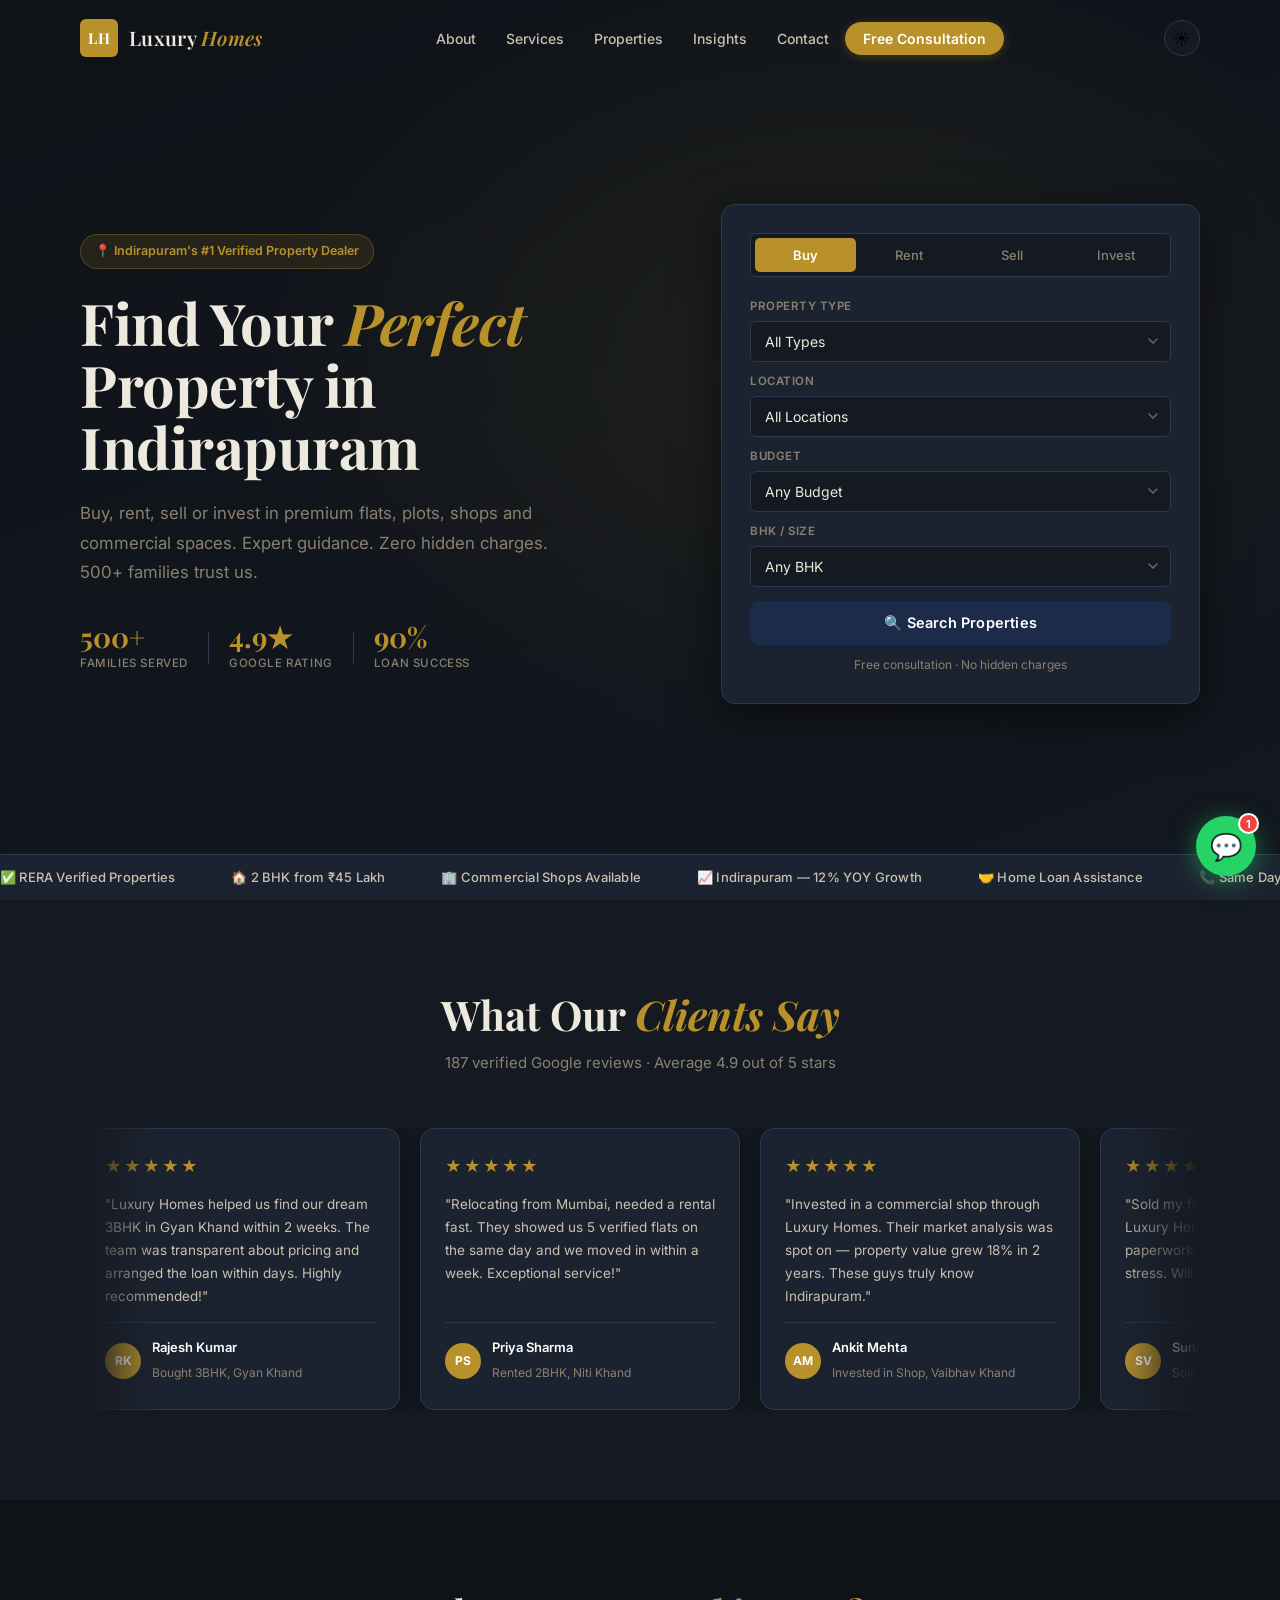
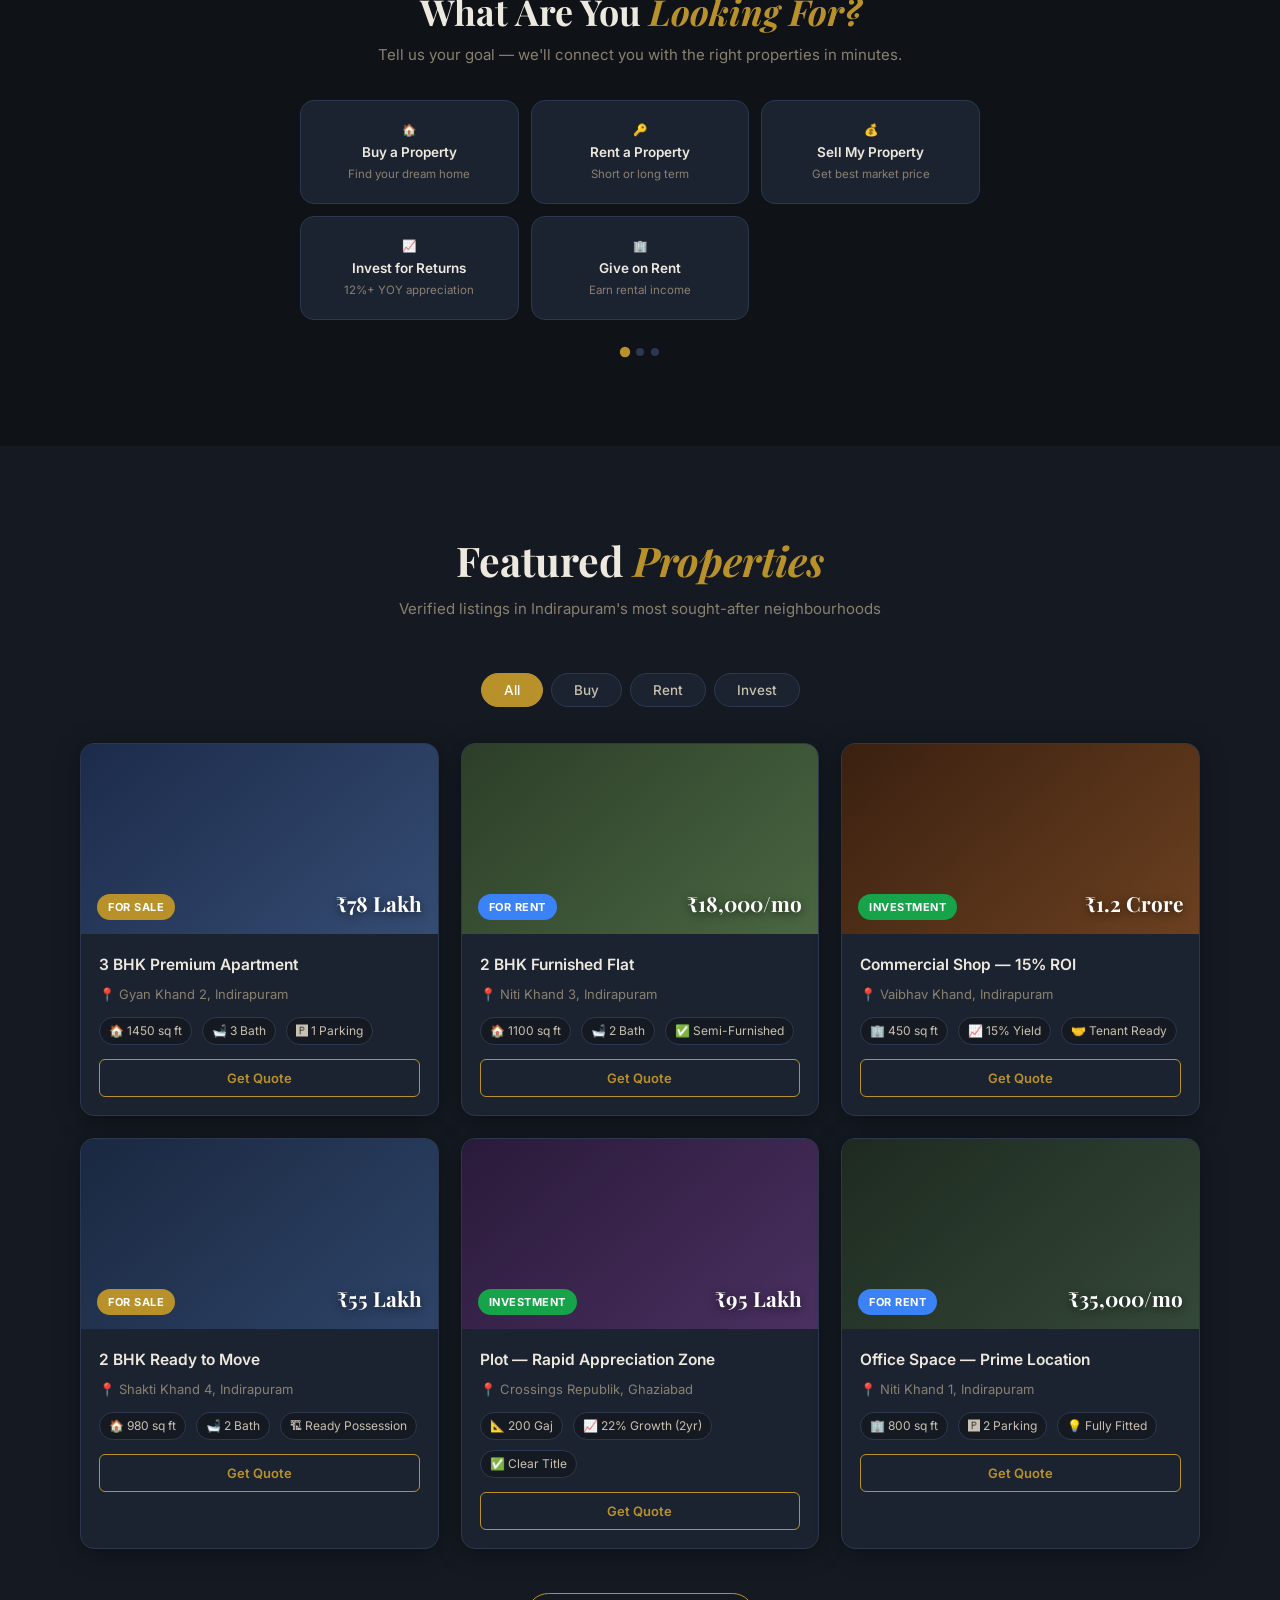
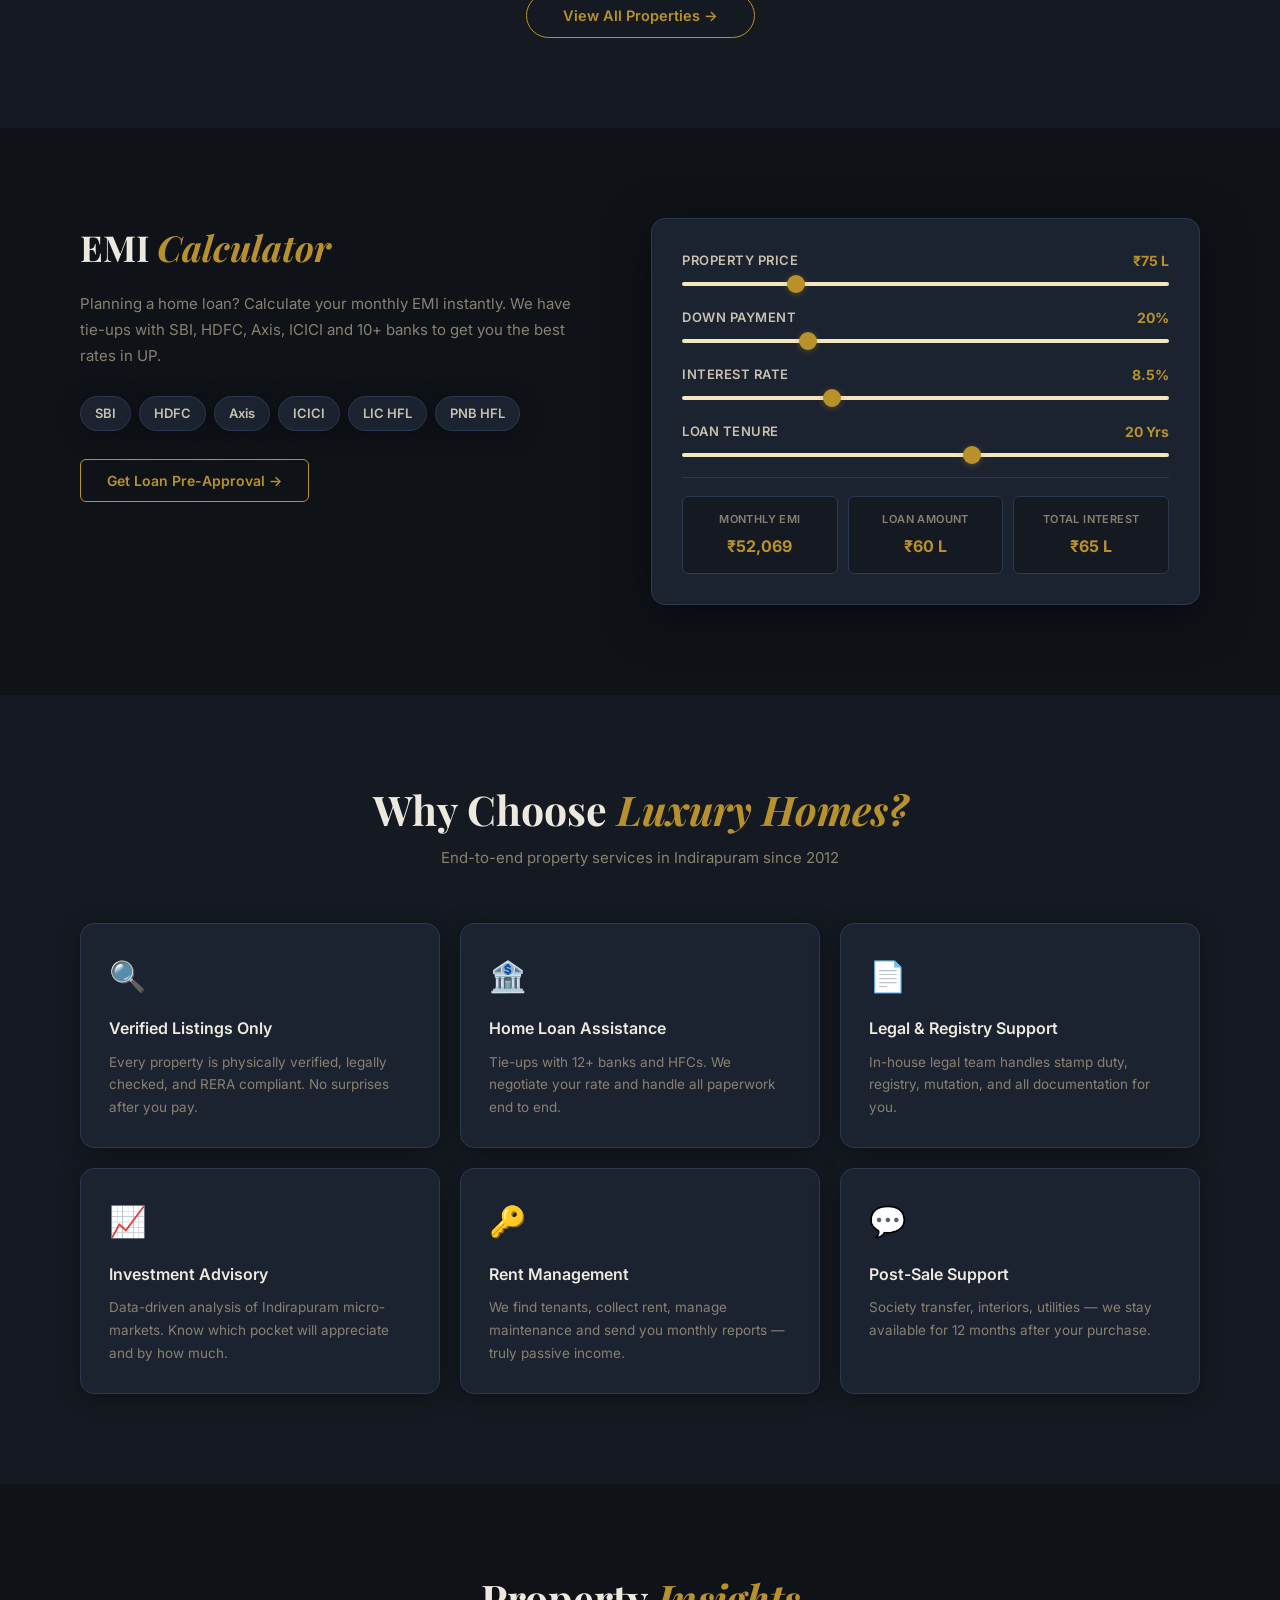
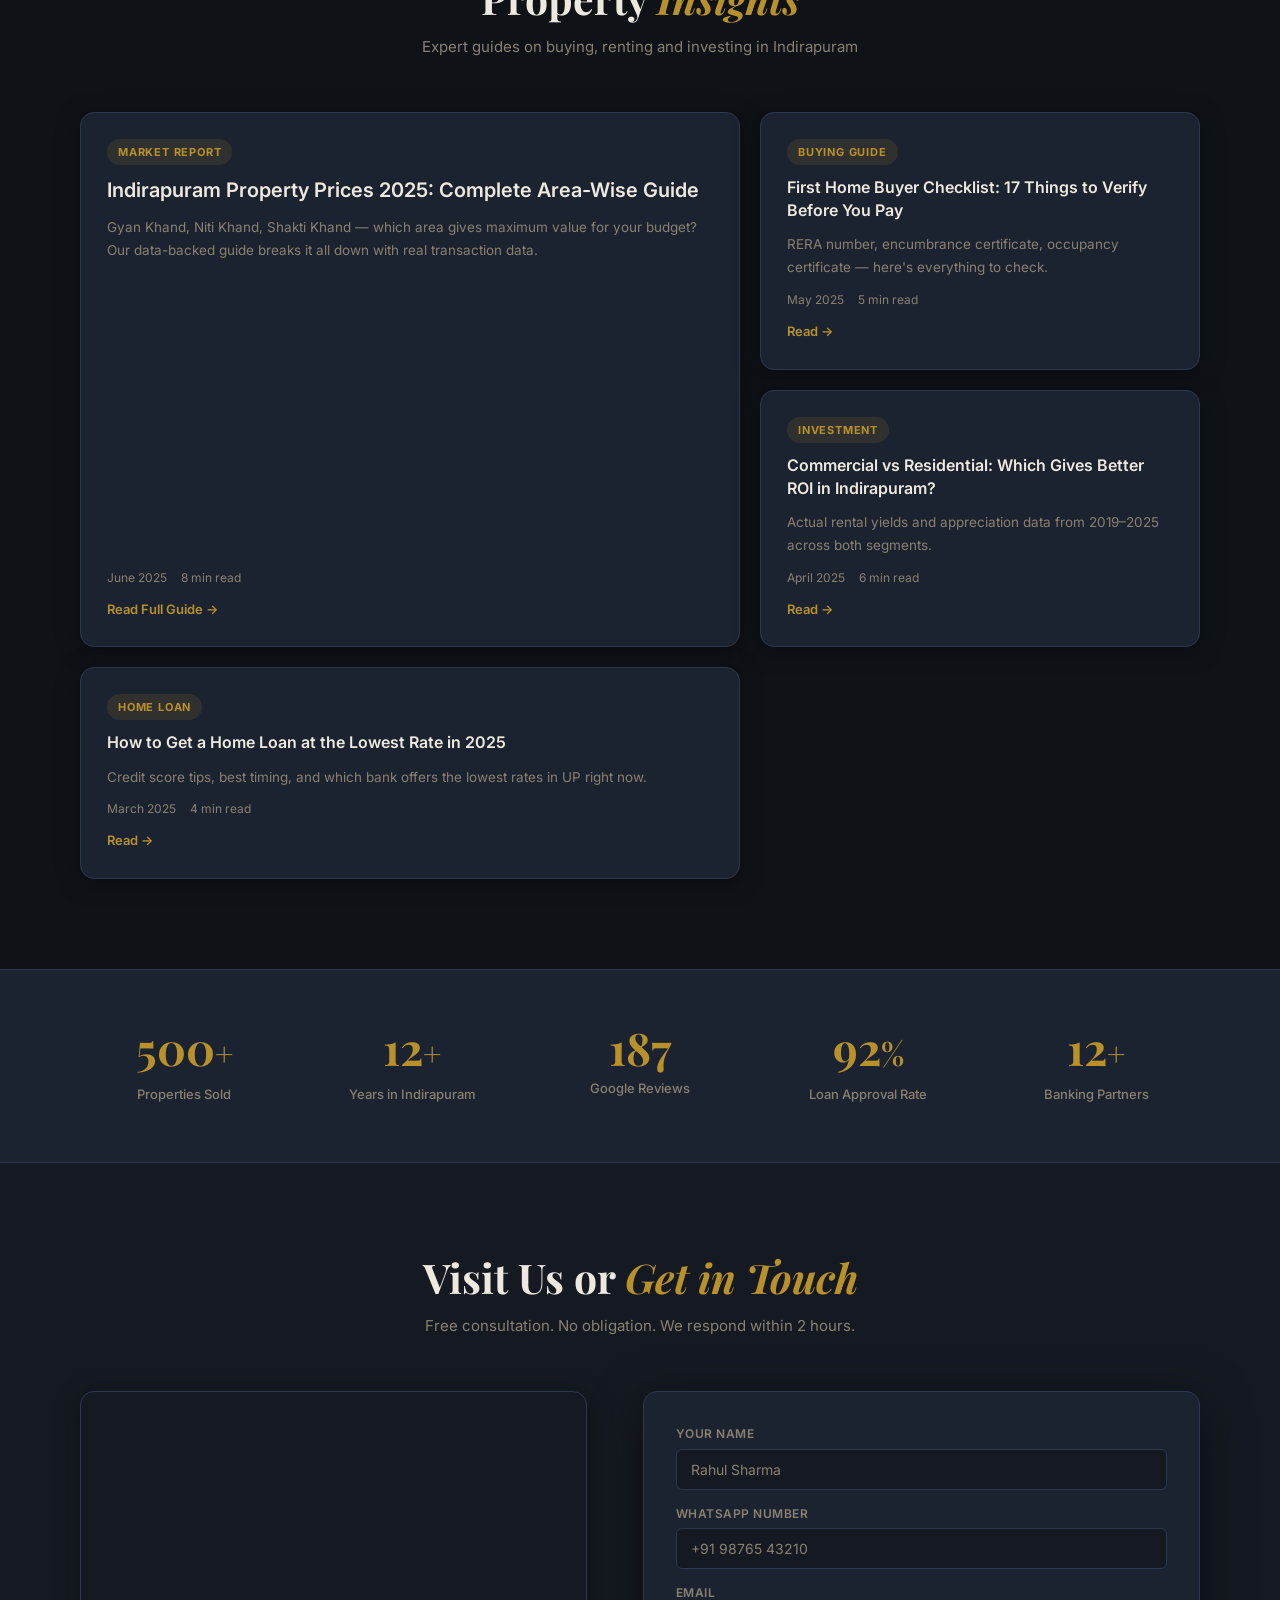
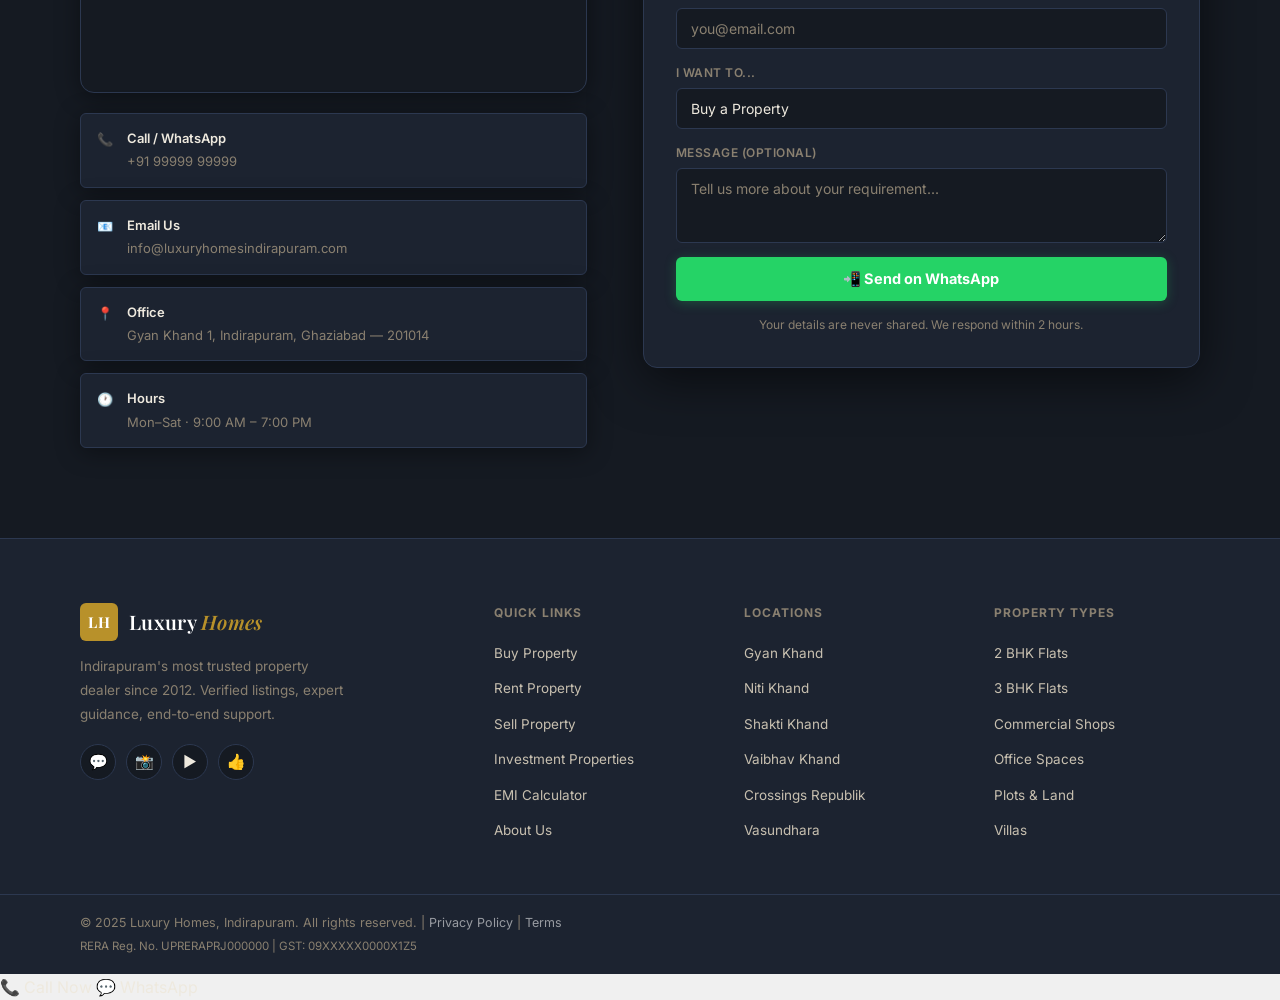
==== commit ba6caf3d: "Fix chatbot comment syntax in index.html" ====
--- a/index.html
+++ b/index.html
@@ -782,7 +782,7 @@
     <a href="https://wa.me/919999999999?text=Hi%2C%20I%27m%20interested%20in%20a%20property" class="scta-whatsapp" target="_blank">💬 WhatsApp</a>
   </div>
   
-/*chatbot*/
+<!-- chat bot -->
   <button id="lh-chat-btn" onclick="lhToggle()" aria-label="Chat with Priya">
   <span id="lh-icon">💬</span>
   <span id="lh-notif">1</span>
@@ -808,6 +808,8 @@
   </div>
   <p id="lh-footer">Powered by AI · Your info stays private 🔒</p>
 </div>
+
+  
   <script src="main.js"></script>
   <script src="chatbot.js"></script>
 </body>
--- a/style.css
+++ b/style.css
@@ -1609,3 +1609,156 @@
   .chart-bars { height: 100px; }
   .search-tabs { flex-wrap: wrap; }
 }
+
+/*============================
+         chatbot css
+=============================*/
+* { margin:0; padding:0; box-sizing:border-box; }
+    body { font-family:'Inter',system-ui,sans-serif; background:#f0f0f0; min-height:100vh; }
+
+    #lh-chat-btn {
+      position:fixed; bottom:24px; right:24px; width:60px; height:60px;
+      border-radius:50%; background:#25D366; border:none; cursor:pointer;
+      font-size:26px; display:flex; align-items:center; justify-content:center;
+      box-shadow:0 4px 24px rgba(37,211,102,0.50); transition:transform 0.2s; z-index:9999;
+    }
+    #lh-chat-btn:hover { transform:scale(1.08); }
+    #lh-notif {
+      position:absolute; top:-3px; right:-3px; width:21px; height:21px;
+      background:#ef4444; color:#fff; border-radius:50%; font-size:11px;
+      font-weight:700; display:none; align-items:center; justify-content:center; border:2px solid #fff;
+    }
+
+    #lh-chat-window {
+      position:fixed; bottom:96px; right:24px; width:360px; background:#fff;
+      border:1px solid #e5e7eb; border-radius:20px; overflow:hidden;
+      box-shadow:0 20px 60px rgba(0,0,0,0.18); display:none; flex-direction:column;
+      z-index:9999; animation:lhUp 0.28s ease; max-height:620px;
+    }
+    #lh-chat-window.open { display:flex; }
+    @keyframes lhUp { from{opacity:0;transform:translateY(14px) scale(0.97)} to{opacity:1;transform:translateY(0) scale(1)} }
+
+    #lh-chat-head {
+      background:#1C2B4A; padding:14px 16px;
+      display:flex; justify-content:space-between; align-items:center; flex-shrink:0;
+    }
+    .lh-head-left { display:flex; align-items:center; gap:11px; }
+    .lh-head-avatar { width:38px; height:38px; background:#B8912A; color:#fff; border-radius:50%; display:flex; align-items:center; justify-content:center; font-weight:700; font-size:16px; flex-shrink:0; }
+    .lh-head-name { color:#fff; font-size:14px; font-weight:600; display:block; }
+    .lh-head-status { color:#86efac; font-size:11px; }
+    #lh-close-btn { background:transparent; border:none; color:rgba(255,255,255,0.65); font-size:18px; cursor:pointer; padding:4px; }
+    #lh-close-btn:hover { color:#fff; }
+
+    #lh-msgs {
+      flex:1; overflow-y:auto; padding:14px 12px; display:flex;
+      flex-direction:column; gap:10px; background:#f9f8f6; max-height:450px;
+    }
+    #lh-msgs::-webkit-scrollbar { width:4px; }
+    #lh-msgs::-webkit-scrollbar-thumb { background:#ddd; border-radius:4px; }
+
+    /* BOT / USER ROWS */
+    .lh-row { display:flex; gap:7px; align-items:flex-end; }
+    .lh-row.bot  { justify-content:flex-start; }
+    .lh-row.user { justify-content:flex-end; }
+    .lh-mini-avatar { width:28px; height:28px; background:#1C2B4A; color:#fff; border-radius:50%; display:flex; align-items:center; justify-content:center; font-size:11px; font-weight:700; flex-shrink:0; }
+    .lh-bubble { padding:10px 13px; border-radius:16px 16px 16px 3px; max-width:86%; background:#fff; border:1px solid #e5e7eb; box-shadow:0 1px 4px rgba(0,0,0,0.06); }
+    .lh-row.user .lh-bubble { background:#1C2B4A; border-color:transparent; border-radius:16px 16px 3px 16px; }
+    .lh-bubble p { font-size:13.5px; line-height:1.6; margin:0; color:#1a1a1a; }
+    .lh-row.user .lh-bubble p { color:#fff; }
+    .lh-time { font-size:10px; color:#9ca3af; margin-top:4px; display:block; }
+    .lh-row.user .lh-time { color:rgba(255,255,255,0.55); }
+
+    /* OPTION BUTTONS */
+    .lh-options { display:flex; flex-wrap:wrap; gap:7px; padding:2px 0 2px 35px; }
+    .lh-opt-btn {
+      background:#fff; border:1.5px solid #1C2B4A; color:#1C2B4A;
+      padding:7px 14px; border-radius:50px; font-size:12.5px; font-weight:600;
+      cursor:pointer; font-family:inherit; transition:all 0.18s; white-space:nowrap;
+    }
+    .lh-opt-btn:hover, .lh-opt-btn:active { background:#1C2B4A; color:#fff; }
+    .lh-opt-btn.gold { border-color:#B8912A; color:#B8912A; }
+    .lh-opt-btn.gold:hover { background:#B8912A; color:#fff; }
+    .lh-opt-btn.green { border-color:#25D366; color:#25D366; }
+    .lh-opt-btn.green:hover { background:#25D366; color:#fff; }
+
+    /* PROPERTY CARD in chat */
+    .lh-prop-card {
+      margin-left:35px;
+      background:#fff;
+      border:1.5px solid #e5e7eb;
+      border-radius:14px;
+      overflow:hidden;
+      box-shadow:0 2px 12px rgba(0,0,0,0.08);
+      max-width:290px;
+    }
+    .lh-prop-card-head {
+      background:#1C2B4A;
+      padding:12px 14px;
+      display:flex;
+      justify-content:space-between;
+      align-items:center;
+    }
+    .lh-prop-card-head .ptitle { color:#fff; font-size:13px; font-weight:600; }
+    .lh-prop-card-head .pprice { color:#B8912A; font-size:14px; font-weight:700; }
+    .lh-prop-card-body { padding:12px 14px; }
+    .lh-prop-loc { font-size:12px; color:#666; margin-bottom:8px; }
+    .lh-prop-tags { display:flex; flex-wrap:wrap; gap:5px; margin-bottom:10px; }
+    .lh-prop-tags span { font-size:11px; background:#f5f5f5; border:1px solid #e8e8e8; color:#555; padding:3px 8px; border-radius:50px; }
+    .lh-prop-interested {
+      width:100%; padding:9px; background:#B8912A; color:#fff;
+      border:none; border-radius:8px; font-size:13px; font-weight:700;
+      cursor:pointer; font-family:inherit; transition:background 0.18s;
+    }
+    .lh-prop-interested:hover { background:#D4A843; }
+    .lh-prop-interested.selected { background:#25D366; }
+
+    /* INPUT STEP */
+    .lh-input-step { display:flex; flex-direction:column; gap:8px; padding:2px 0 2px 35px; }
+    .lh-input-step input {
+      background:#fff; border:1.5px solid #e2ddd4; border-radius:10px;
+      padding:10px 14px; font-size:13.5px; color:#1a1a1a;
+      font-family:inherit; outline:none; transition:border-color 0.2s; width:100%;
+    }
+    .lh-input-step input:focus { border-color:#B8912A; }
+    .lh-input-step input.error { border-color:#ef4444; }
+    .lh-err-msg { font-size:11.5px; color:#ef4444; padding-left:4px; display:none; }
+    .lh-input-step button {
+      background:#1C2B4A; color:#fff; border:none; border-radius:10px;
+      padding:10px 20px; font-size:13.5px; font-weight:600; cursor:pointer;
+      font-family:inherit; transition:background 0.2s; align-self:flex-start;
+    }
+    .lh-input-step button:hover { background:#B8912A; }
+
+    /* TYPING */
+    .lh-typing { display:flex; gap:4px; padding:4px 0; align-items:center; }
+    .lh-typing span { width:7px; height:7px; background:#9ca3af; border-radius:50%; animation:lhDot 1.2s infinite; }
+    .lh-typing span:nth-child(2) { animation-delay:0.2s; }
+    .lh-typing span:nth-child(3) { animation-delay:0.4s; }
+    @keyframes lhDot { 0%,60%,100%{transform:translateY(0);opacity:0.4} 30%{transform:translateY(-6px);opacity:1} }
+
+    /* WA BUTTON */
+    .lh-wa-btn {
+      display:inline-flex; align-items:center; gap:6px; background:#25D366;
+      color:#fff !important; padding:9px 16px; border-radius:50px;
+      font-size:13px; font-weight:700; margin-top:9px; text-decoration:none;
+    }
+
+    /* FREE TEXT INPUT (AI mode) */
+    #lh-input-row {
+      display:none; align-items:center; padding:10px 12px; gap:8px;
+      border-top:1px solid #e5e7eb; background:#fff; flex-shrink:0;
+    }
+    #lh-input { flex:1; background:#f3f1ec; border:1.5px solid #e2ddd4; border-radius:50px; padding:9px 16px; font-size:13.5px; color:#1a1a1a; font-family:inherit; outline:none; }
+    #lh-input:focus { border-color:#B8912A; }
+    #lh-input::placeholder { color:#9ca3af; }
+    #lh-send { width:36px; height:36px; border-radius:50%; background:#1C2B4A; color:#fff; border:none; cursor:pointer; display:flex; align-items:center; justify-content:center; flex-shrink:0; }
+    #lh-send:hover { background:#B8912A; }
+
+    #lh-footer { text-align:center; font-size:10.5px; color:#9ca3af; padding:7px; background:#fff; border-top:1px solid #f0ece6; flex-shrink:0; margin:0; }
+
+    @media (max-width:480px) {
+      #lh-chat-window { width:calc(100vw - 16px); right:8px; bottom:84px; }
+      #lh-chat-btn { bottom:70px; right:12px; }
+      #lh-msgs { max-height:52vh; }
+      .lh-prop-card { max-width:100%; }
+    }
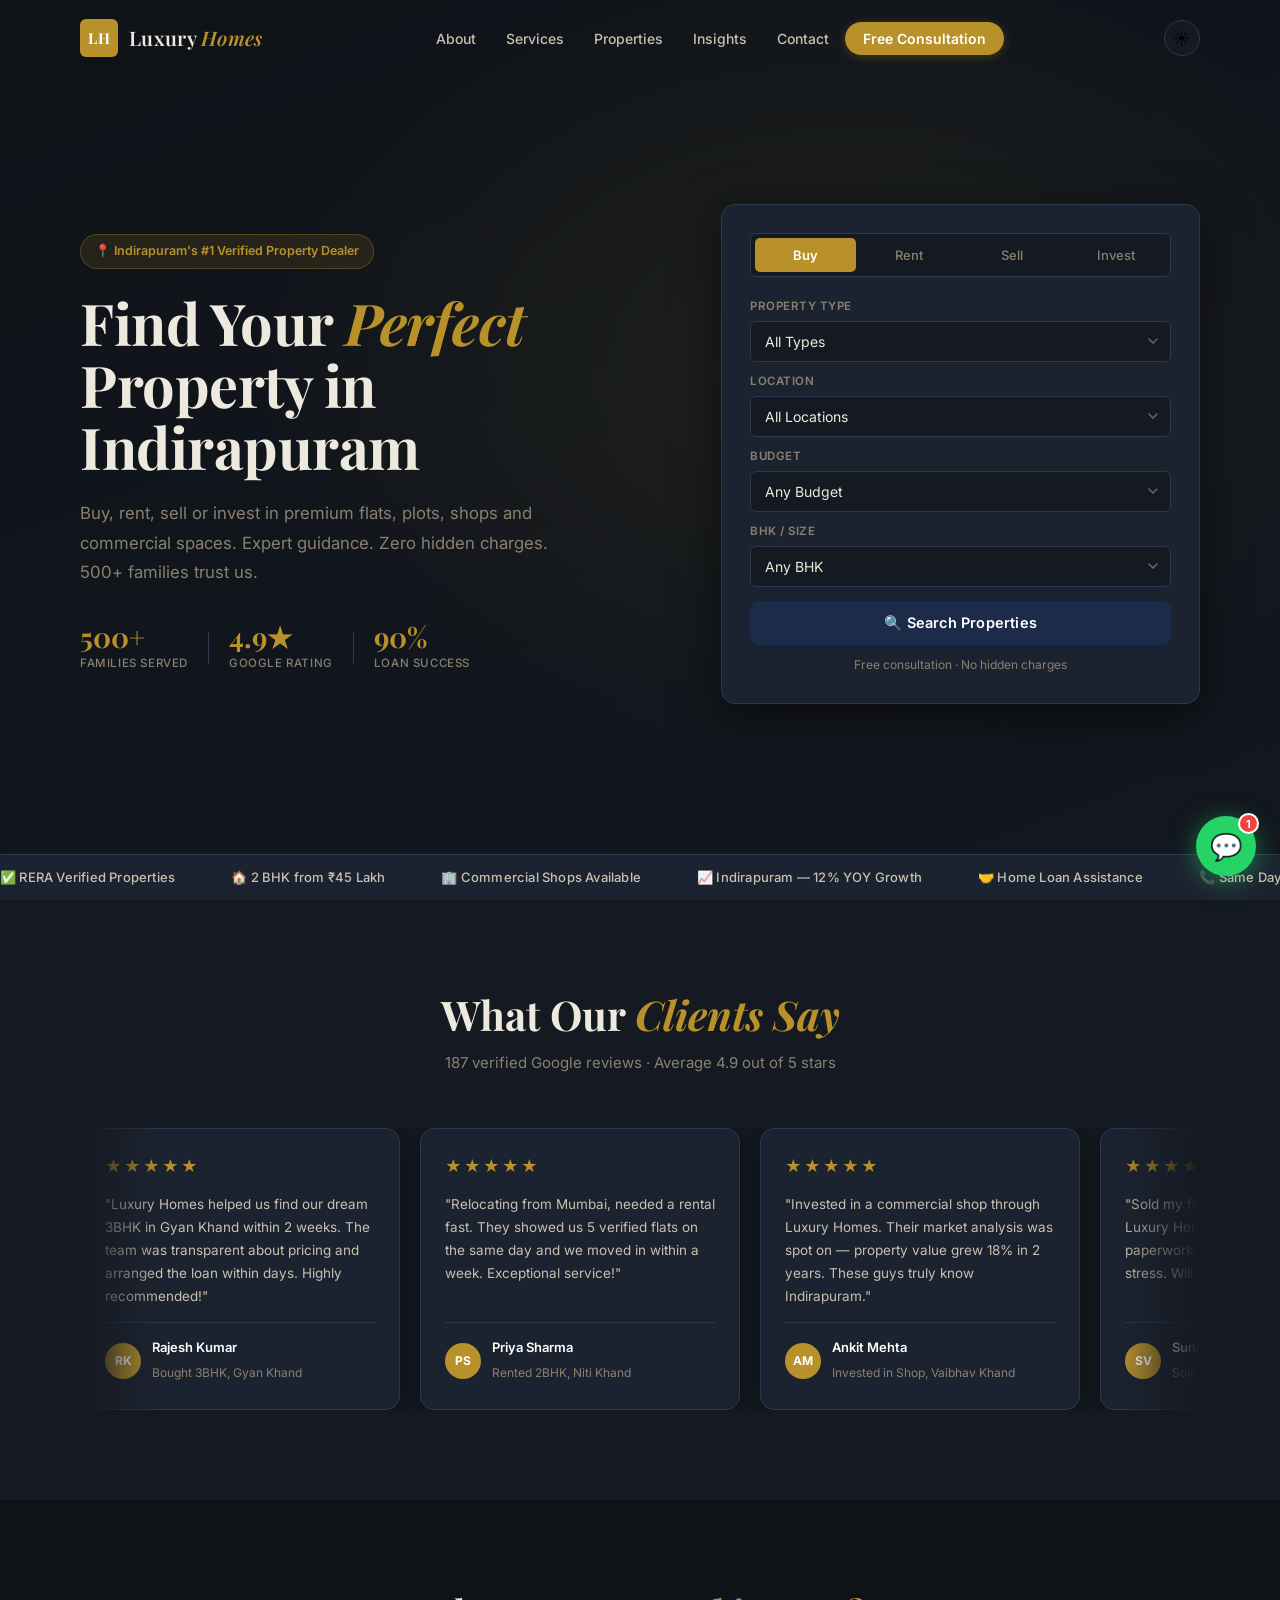
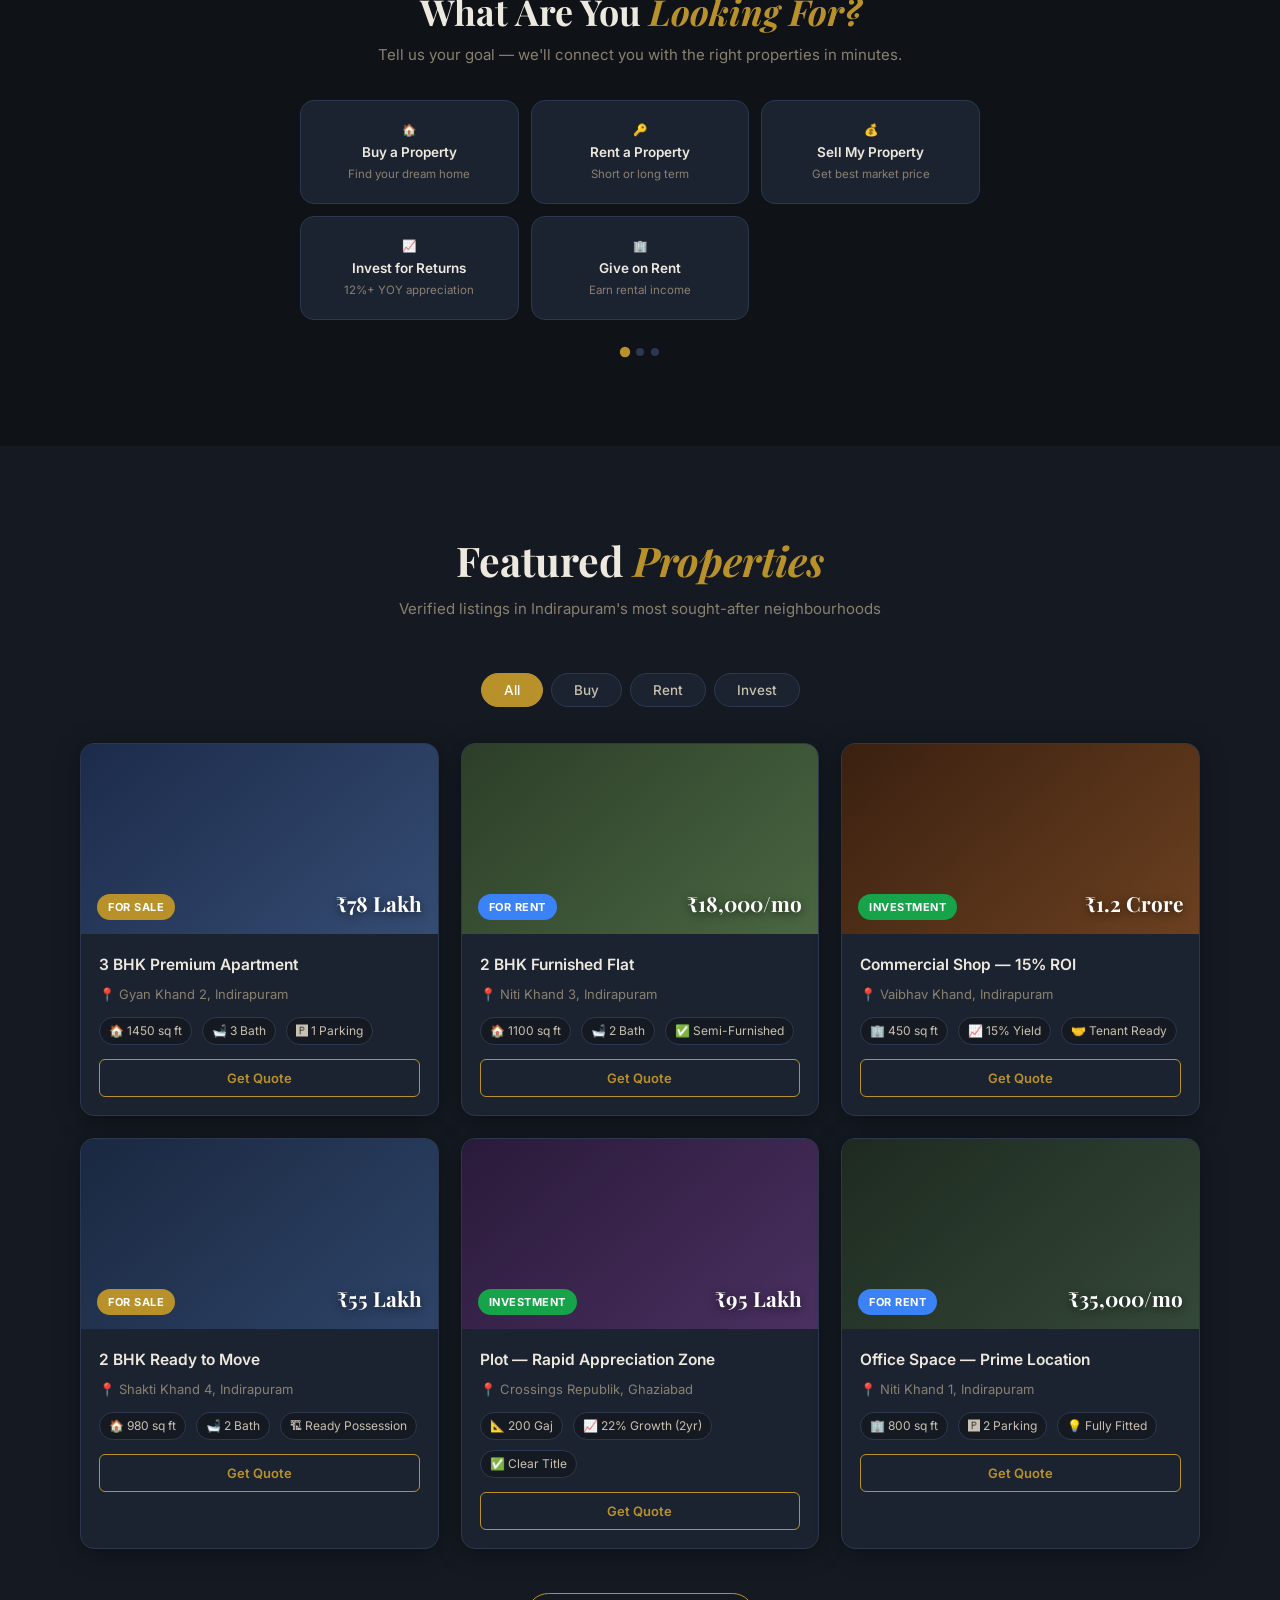
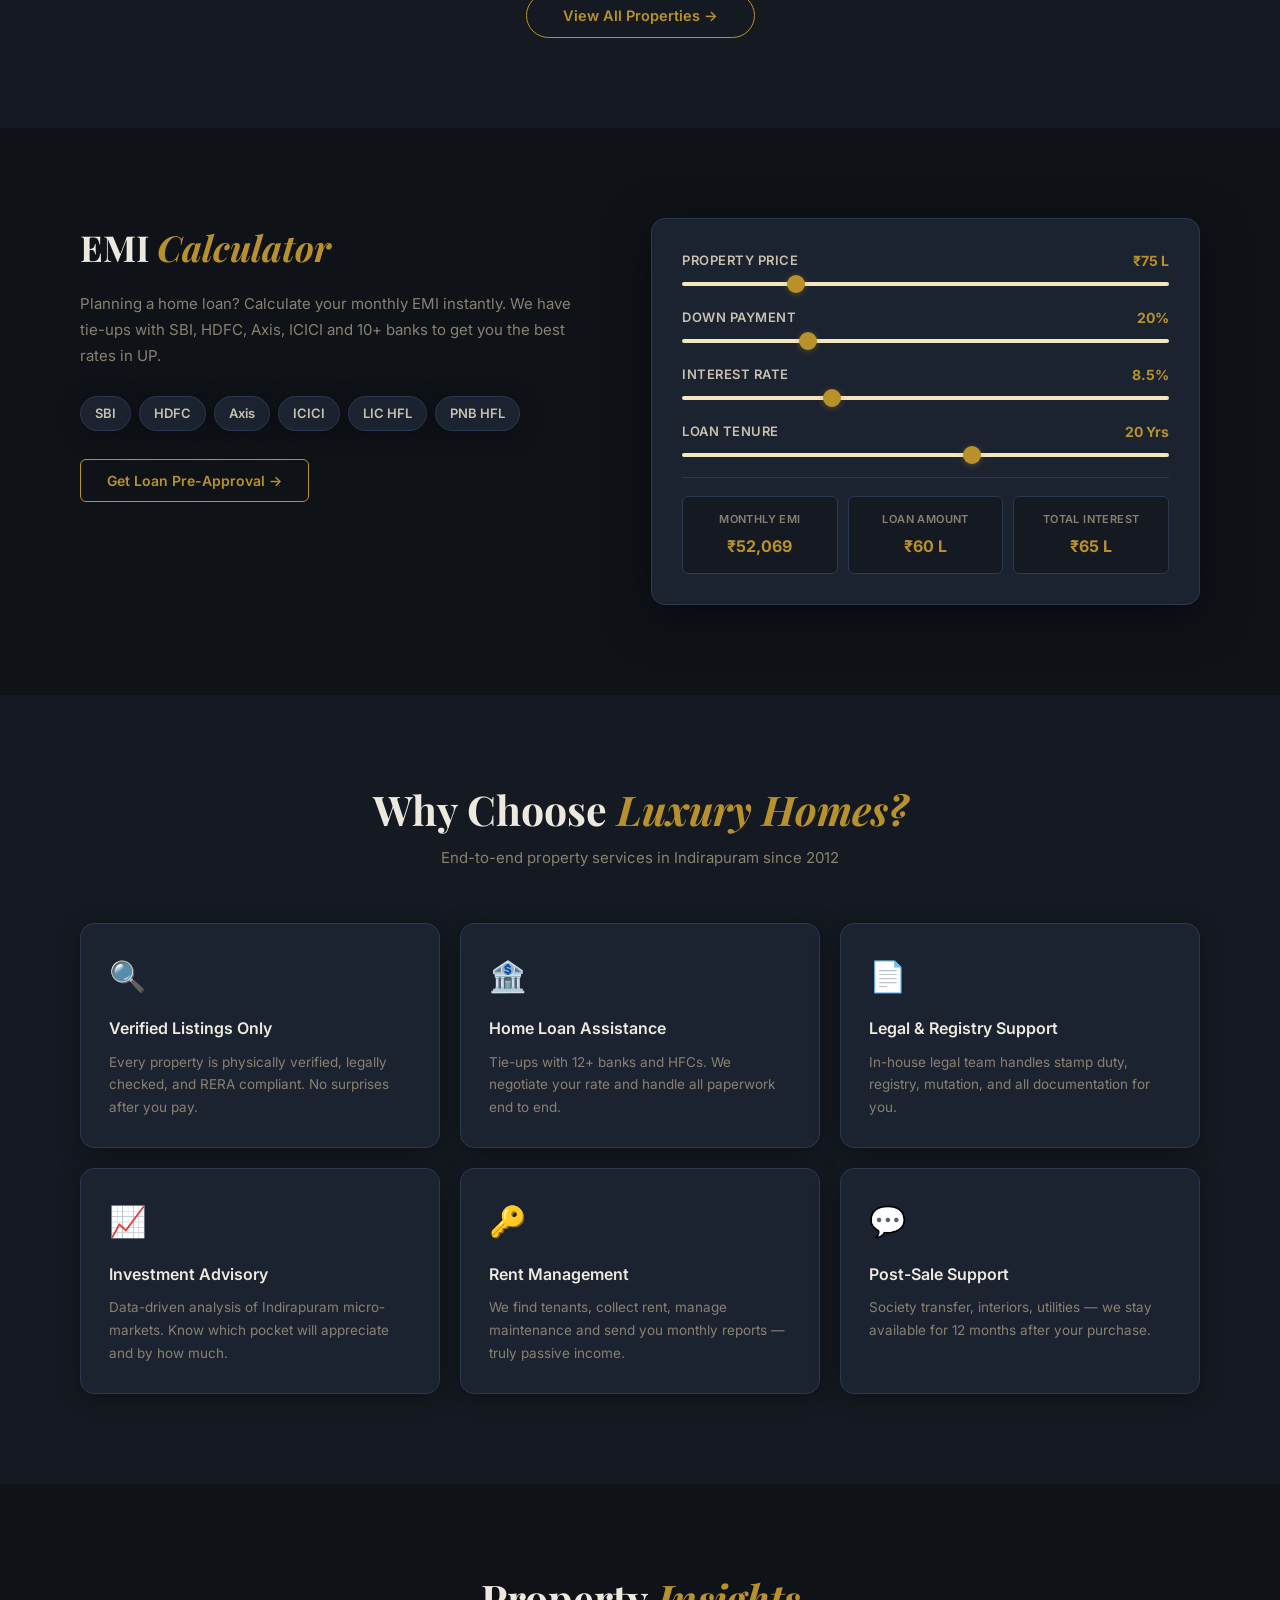
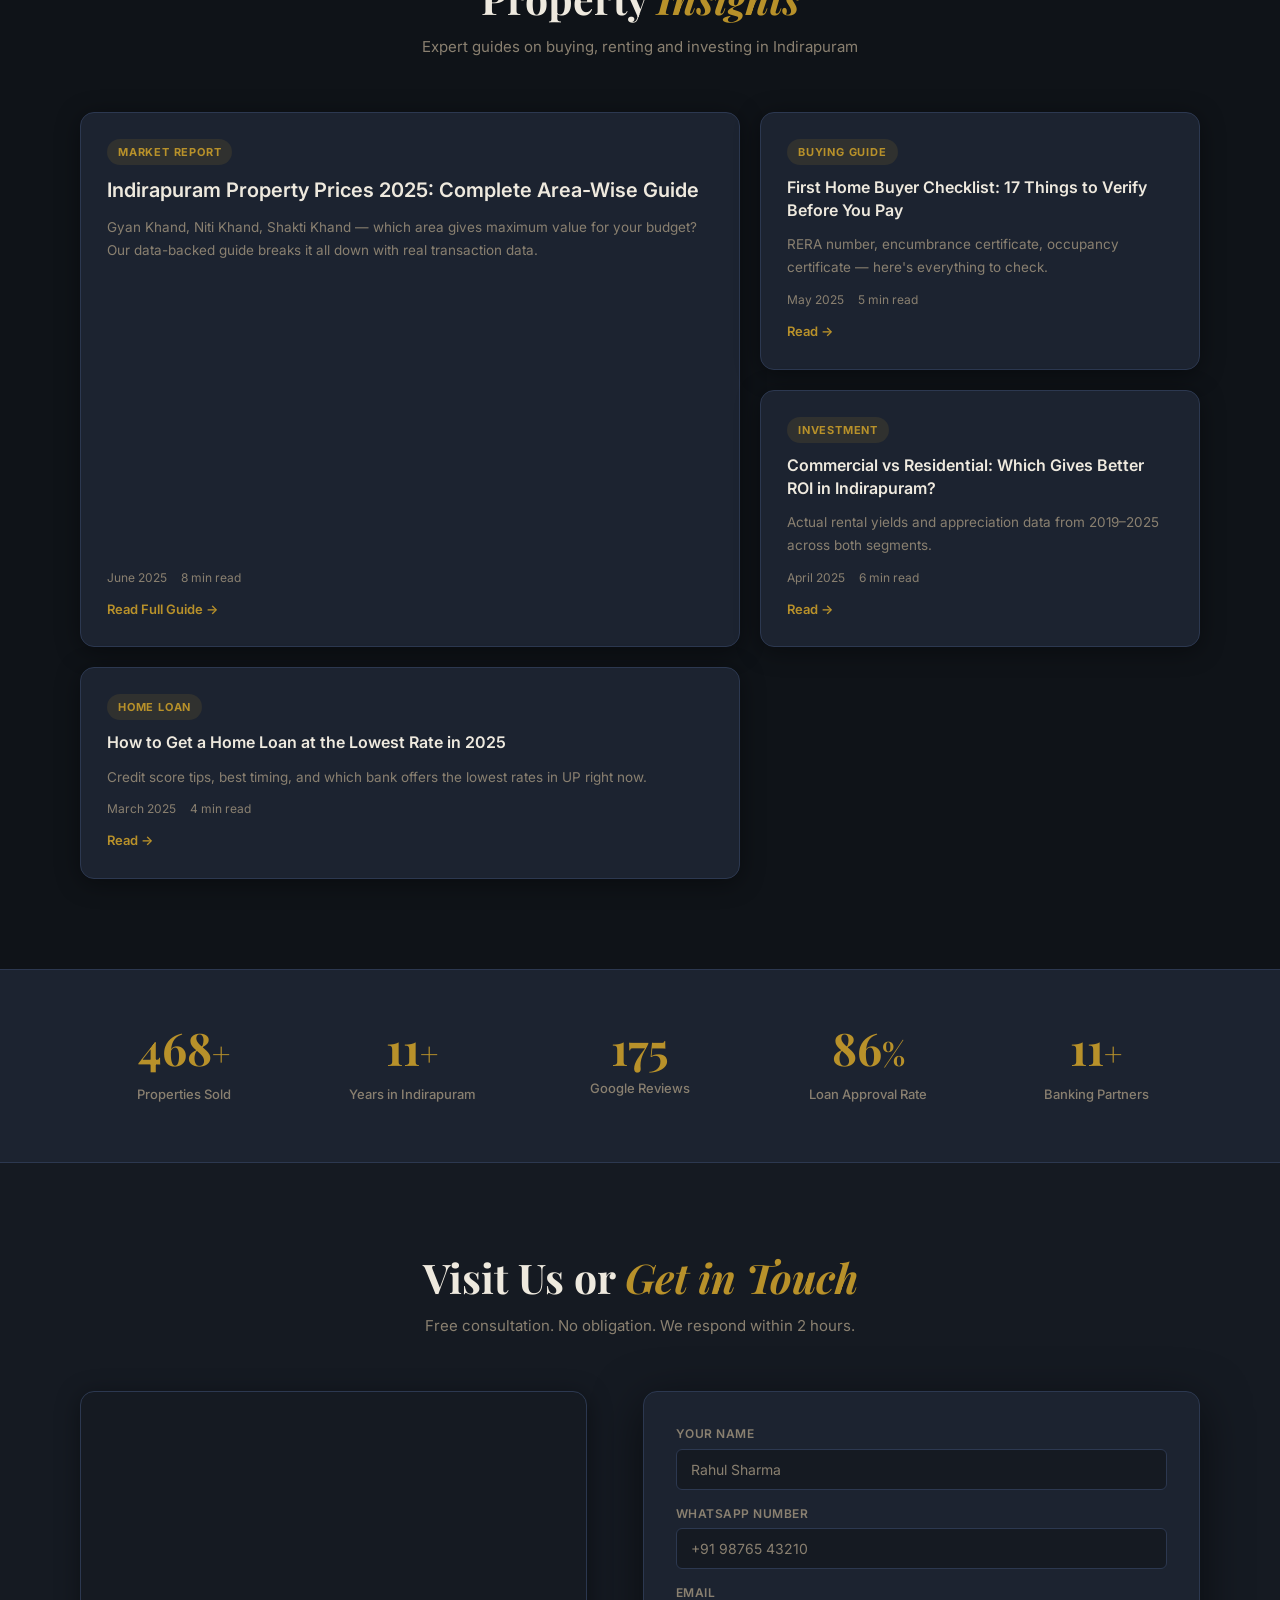
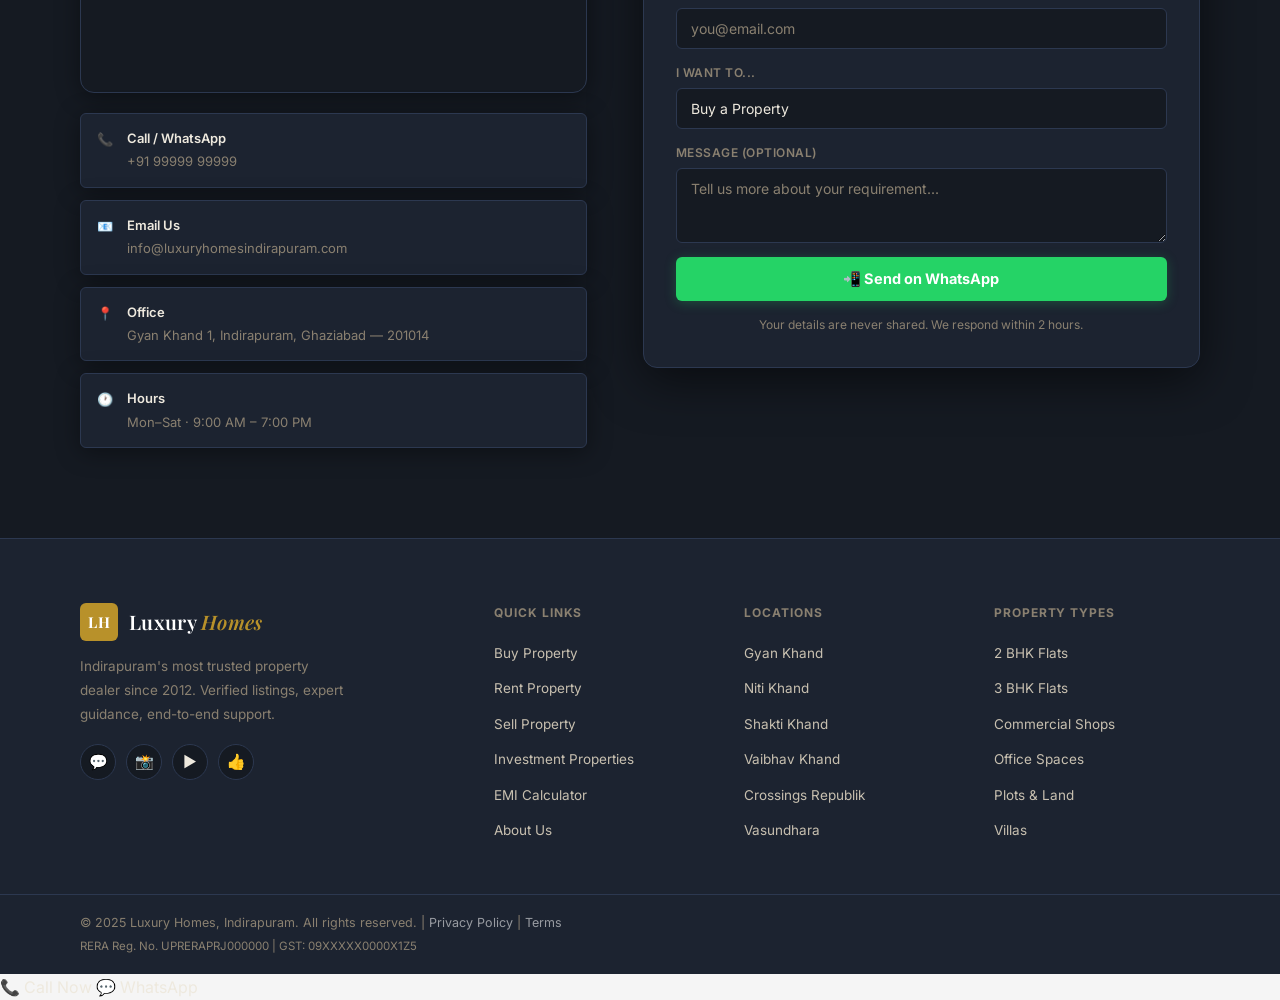
==== commit 66d96197: "Add files via upload" ====
--- a/index.html
+++ b/index.html
@@ -781,36 +781,45 @@
     <a href="tel:+919999999999" class="scta-call">📞 Call Now</a>
     <a href="https://wa.me/919999999999?text=Hi%2C%20I%27m%20interested%20in%20a%20property" class="scta-whatsapp" target="_blank">💬 WhatsApp</a>
   </div>
-  
-<!-- chat bot -->
+
   <button id="lh-chat-btn" onclick="lhToggle()" aria-label="Chat with Priya">
-  <span id="lh-icon">💬</span>
-  <span id="lh-notif">1</span>
-</button>
-
-<div id="lh-chat-window" aria-hidden="true">
-  <div id="lh-chat-head">
-    <div class="lh-head-left">
-      <div class="lh-head-avatar">P</div>
-      <div>
-        <span class="lh-head-name">Priya · Luxury Homes</span>
-        <span class="lh-head-status">● Online — replies instantly</span>
-      </div>
+    <span id="lh-icon">💬</span>
+    <span id="lh-notif">1</span>
+  </button>
+
+  <div id="lh-chat-window" aria-hidden="true">
+    <div id="lh-chat-head">
+      <div class="lh-head-left">
+        <div class="lh-head-avatar">P</div>
+        <div>
+          <span class="lh-head-name">Priya · Luxury Homes</span>
+          <span class="lh-head-status">● Online — replies instantly</span>
+        </div>
+      </div>
+      <button id="lh-close-btn" onclick="lhToggle()">✕</button>
     </div>
-    <button id="lh-close-btn" onclick="lhToggle()">✕</button>
+
+    <div id="lh-msgs"></div>
+
+    <div id="lh-input-row">
+      <input type="text" id="lh-input"
+        placeholder="Ask about properties..."
+        onkeydown="if(event.key==='Enter')lhSend()"
+        autocomplete="off" />
+      <button id="lh-send" onclick="lhSend()">
+        <svg width="16" height="16" viewBox="0 0 24 24" fill="none"
+          stroke="currentColor" stroke-width="2.5"
+          stroke-linecap="round" stroke-linejoin="round">
+          <line x1="22" y1="2" x2="11" y2="13"/>
+          <polygon points="22 2 15 22 11 13 2 9 22 2"/>
+        </svg>
+      </button>
+    </div>
+    <p id="lh-footer">Powered by AI · Your info stays private 🔒</p>
   </div>
-  <div id="lh-msgs"></div>
-  <div id="lh-input-row">
-    <input type="text" id="lh-input" placeholder="Type a message..." onkeydown="if(event.key==='Enter')lhFreeText()" autocomplete="off" />
-    <button id="lh-send" onclick="lhFreeText()">
-      <svg width="16" height="16" viewBox="0 0 24 24" fill="none" stroke="currentColor" stroke-width="2.5" stroke-linecap="round" stroke-linejoin="round"><line x1="22" y1="2" x2="11" y2="13"/><polygon points="22 2 15 22 11 13 2 9 22 2"/></svg>
-    </button>
-  </div>
-  <p id="lh-footer">Powered by AI · Your info stays private 🔒</p>
-</div>
-
-  
+
+
   <script src="main.js"></script>
   <script src="chatbot.js"></script>
 </body>
-</html>
+</html>
--- a/style.css
+++ b/style.css
@@ -1362,39 +1362,79 @@
   align-items: start;
 }
 
-.prop-gallery { display: grid; grid-template-columns: 1fr 1fr; gap: 10px; }
-.gallery-main {
-  grid-column: span 2;
-  height: 320px;
+.prop-carousel { display: flex; flex-direction: column; gap: 10px; }
+.carousel-main {
+  position: relative;
+  height: 380px;
   border-radius: var(--radius);
   background: linear-gradient(140deg,var(--navy) 0%,var(--navy-light) 100%);
-  display: flex; align-items: center; justify-content: center;
-  font-size: 52px;
-  color: var(--gold);
   overflow: hidden;
   box-shadow: var(--shadow-lg);
-  position: relative;
-}
-.gallery-thumb {
-  height: 150px;
-  border-radius: var(--radius-sm);
+  cursor: pointer;
+  user-select: none;
+}
+.carousel-slide {
+  position: absolute; inset: 0;
+  display: flex; align-items: center; justify-content: center;
+  font-size: 64px;
+  color: var(--gold);
+  opacity: 0;
+  transform: scale(1.04);
+  transition: opacity 0.35s ease, transform 0.35s ease;
+  pointer-events: none;
+}
+.carousel-slide.active { opacity: 1; transform: scale(1); pointer-events: auto; }
+.carousel-arrow {
+  position: absolute; top: 50%; transform: translateY(-50%);
+  width: 38px; height: 38px;
+  background: rgba(0,0,0,0.45);
+  color: #fff;
+  border-radius: 50%;
+  font-size: 22px;
+  display: flex; align-items: center; justify-content: center;
+  z-index: 5;
+  transition: background var(--transition);
+  line-height: 1;
+}
+.carousel-arrow:hover { background: rgba(0,0,0,0.7); }
+.carousel-prev { left: 14px; }
+.carousel-next { right: 14px; }
+.carousel-counter {
+  position: absolute; bottom: 12px; right: 14px;
+  background: rgba(0,0,0,0.5);
+  color: #fff;
+  font-size: 12px;
+  font-weight: 600;
+  padding: 4px 10px;
+  border-radius: 50px;
+  z-index: 5;
+}
+.carousel-thumbs { display: grid; grid-template-columns: repeat(5, 1fr); gap: 8px; }
+.carousel-thumb {
+  height: 64px;
+  border-radius: var(--radius-xs);
   background: var(--bg-3);
   display: flex; align-items: center; justify-content: center;
-  font-size: 30px;
-  border: 1px solid var(--border);
-  overflow: hidden;
+  font-size: 22px;
+  border: 2px solid transparent;
   cursor: pointer;
   transition: var(--transition);
-}
-.gallery-thumb:hover { border-color: var(--gold); }
-.gallery-thumb.map-thumb {
+  opacity: 0.6;
+}
+.carousel-thumb:hover { opacity: 0.85; }
+.carousel-thumb.active { border-color: var(--gold); opacity: 1; }
+.carousel-thumb.map-thumb {
   background: #e8f0e8;
-  font-size: 14px;
-  color: var(--text-2);
   flex-direction: column;
-  gap: 6px;
-}
-[data-theme="dark"] .gallery-thumb.map-thumb { background: var(--bg-3); color: var(--text-2); }
+  gap: 2px;
+}
+[data-theme="dark"] .carousel-thumb.map-thumb { background: var(--bg-3); }
+
+/* Property card image carousel — homepage grid */
+.prop-img-carousel { position: relative; overflow: hidden; }
+.prop-img-carousel .carousel-arrow { width: 28px; height: 28px; font-size: 16px; }
+.prop-img-carousel .carousel-prev { left: 8px; }
+.prop-img-carousel .carousel-next { right: 8px; }
 
 .prop-info-card {
   background: var(--surface);
@@ -1421,52 +1461,6 @@
   border-radius: var(--radius-xs);
   padding: 11px 12px;
 }
-.pqf span { font-size: 11px; color: var(--text-3); text-transform: uppercase; letter-spacing: 0.4px; font-weight: 600; display: block; margin-bottom: 3px; }
-.pqf strong { font-size: 14px; color: var(--text); font-weight: 600; }
-.prop-get-quote {
-  width: 100%;
-  padding: 14px;
-  background: var(--gold);
-  color: #fff;
-  border-radius: var(--radius-xs);
-  font-size: 15px;
-  font-weight: 700;
-  margin-bottom: 9px;
-  transition: var(--transition);
-  box-shadow: 0 2px 12px rgba(184,145,42,0.30);
-}
-.prop-get-quote:hover { background: var(--gold-light); transform: translateY(-1px); }
-.prop-whatsapp-btn {
-  display: block;
-  width: 100%;
-  padding: 12px;
-  background: #25D366;
-  color: #fff;
-  border-radius: var(--radius-xs);
-  font-size: 14px;
-  font-weight: 700;
-  text-align: center;
-  margin-bottom: 14px;
-  transition: background var(--transition);
-}
-.prop-whatsapp-btn:hover { background: #20bd5a; }
-.prop-card-note { font-size: 12px; color: var(--text-3); text-align: center; }
-
-.prop-detail-body { padding: 60px 0 90px; background: var(--bg); }
-.prop-body-grid { display: grid; grid-template-columns: 1fr 380px; gap: 40px; align-items: start; }
-
-.prop-section { margin-bottom: 44px; }
-.prop-section h2 {
-  font-family: var(--font-display);
-  font-size: 1.6rem;
-  color: var(--navy);
-  margin-bottom: 18px;
-  padding-bottom: 12px;
-  border-bottom: 1px solid var(--border);
-  font-weight: 700;
-}
-[data-theme="dark"] .prop-section h2 { color: var(--text); }
-.prop-section p { font-size: 14.5px; color: var(--text-2); line-height: 1.8; }
 
 .amenities-grid { display: grid; grid-template-columns: repeat(3, 1fr); gap: 10px; }
 .amenity {
@@ -1569,6 +1563,7 @@
 }
 
 @media (max-width: 768px) {
+  body {margin-top: 15px;}
   .nav-links { display: none; }
   .hamburger { display: flex; }
   .lead-options { grid-template-columns: 1fr 1fr; }
@@ -1610,155 +1605,286 @@
   .search-tabs { flex-wrap: wrap; }
 }
 
-/*============================
-         chatbot css
-=============================*/
-* { margin:0; padding:0; box-sizing:border-box; }
-    body { font-family:'Inter',system-ui,sans-serif; background:#f0f0f0; min-height:100vh; }
+
+ * { margin:0; padding:0; box-sizing:border-box; }
+    body { font-family:'Inter',system-ui,sans-serif; background:#f5f5f5; min-height:100vh; }
 
     #lh-chat-btn {
-      position:fixed; bottom:24px; right:24px; width:60px; height:60px;
-      border-radius:50%; background:#25D366; border:none; cursor:pointer;
+      position:fixed; bottom:24px; right:24px;
+      width:60px; height:60px; border-radius:50%;
+      background:#25D366; border:none; cursor:pointer;
       font-size:26px; display:flex; align-items:center; justify-content:center;
-      box-shadow:0 4px 24px rgba(37,211,102,0.50); transition:transform 0.2s; z-index:9999;
+      box-shadow:0 4px 24px rgba(37,211,102,0.50);
+      transition:transform 0.2s; z-index:9999; position:fixed;
     }
     #lh-chat-btn:hover { transform:scale(1.08); }
+
     #lh-notif {
-      position:absolute; top:-3px; right:-3px; width:21px; height:21px;
-      background:#ef4444; color:#fff; border-radius:50%; font-size:11px;
-      font-weight:700; display:none; align-items:center; justify-content:center; border:2px solid #fff;
+      position:absolute; top:-3px; right:-3px;
+      width:21px; height:21px; background:#ef4444; color:#fff;
+      border-radius:50%; font-size:11px; font-weight:700;
+      display:none; align-items:center; justify-content:center;
+      border:2px solid #fff;
     }
 
     #lh-chat-window {
-      position:fixed; bottom:96px; right:24px; width:360px; background:#fff;
-      border:1px solid #e5e7eb; border-radius:20px; overflow:hidden;
-      box-shadow:0 20px 60px rgba(0,0,0,0.18); display:none; flex-direction:column;
-      z-index:9999; animation:lhUp 0.28s ease; max-height:620px;
+      position:fixed; bottom:96px; right:24px; width:350px;
+      background:#fff; border:1px solid #e5e7eb; border-radius:20px;
+      overflow:hidden; box-shadow:0 20px 60px rgba(0,0,0,0.18);
+      display:none; flex-direction:column; z-index:9999;
+      animation:lhUp 0.28s ease; max-height:560px;
     }
     #lh-chat-window.open { display:flex; }
-    @keyframes lhUp { from{opacity:0;transform:translateY(14px) scale(0.97)} to{opacity:1;transform:translateY(0) scale(1)} }
+    @keyframes lhUp {
+      from { opacity:0; transform:translateY(14px) scale(0.97); }
+      to   { opacity:1; transform:translateY(0) scale(1); }
+    }
 
     #lh-chat-head {
       background:#1C2B4A; padding:14px 16px;
       display:flex; justify-content:space-between; align-items:center; flex-shrink:0;
     }
     .lh-head-left { display:flex; align-items:center; gap:11px; }
-    .lh-head-avatar { width:38px; height:38px; background:#B8912A; color:#fff; border-radius:50%; display:flex; align-items:center; justify-content:center; font-weight:700; font-size:16px; flex-shrink:0; }
+    .lh-head-avatar {
+      width:38px; height:38px; background:#B8912A; color:#fff;
+      border-radius:50%; display:flex; align-items:center; justify-content:center;
+      font-weight:700; font-size:16px; flex-shrink:0;
+    }
     .lh-head-name { color:#fff; font-size:14px; font-weight:600; display:block; }
     .lh-head-status { color:#86efac; font-size:11px; }
-    #lh-close-btn { background:transparent; border:none; color:rgba(255,255,255,0.65); font-size:18px; cursor:pointer; padding:4px; }
+    #lh-close-btn {
+      background:transparent; border:none; color:rgba(255,255,255,0.65);
+      font-size:18px; cursor:pointer; padding:4px; transition:color 0.2s;
+    }
     #lh-close-btn:hover { color:#fff; }
 
     #lh-msgs {
-      flex:1; overflow-y:auto; padding:14px 12px; display:flex;
-      flex-direction:column; gap:10px; background:#f9f8f6; max-height:450px;
+      flex:1; overflow-y:auto; padding:16px 12px;
+      display:flex; flex-direction:column; gap:12px;
+      background:#f9f8f6; scroll-behavior:smooth; max-height:360px;
     }
     #lh-msgs::-webkit-scrollbar { width:4px; }
     #lh-msgs::-webkit-scrollbar-thumb { background:#ddd; border-radius:4px; }
 
-    /* BOT / USER ROWS */
     .lh-row { display:flex; gap:7px; align-items:flex-end; }
     .lh-row.bot  { justify-content:flex-start; }
     .lh-row.user { justify-content:flex-end; }
-    .lh-mini-avatar { width:28px; height:28px; background:#1C2B4A; color:#fff; border-radius:50%; display:flex; align-items:center; justify-content:center; font-size:11px; font-weight:700; flex-shrink:0; }
-    .lh-bubble { padding:10px 13px; border-radius:16px 16px 16px 3px; max-width:86%; background:#fff; border:1px solid #e5e7eb; box-shadow:0 1px 4px rgba(0,0,0,0.06); }
-    .lh-row.user .lh-bubble { background:#1C2B4A; border-color:transparent; border-radius:16px 16px 3px 16px; }
+
+    .lh-mini-avatar {
+      width:28px; height:28px; background:#1C2B4A; color:#fff;
+      border-radius:50%; display:flex; align-items:center; justify-content:center;
+      font-size:11px; font-weight:700; flex-shrink:0;
+    }
+
+    .lh-bubble {
+      padding:10px 13px; border-radius:16px 16px 16px 3px;
+      max-width:82%; background:#fff; border:1px solid #e5e7eb;
+      box-shadow:0 1px 4px rgba(0,0,0,0.06);
+    }
+    .lh-row.user .lh-bubble {
+      background:#1C2B4A; border-color:transparent;
+      border-radius:16px 16px 3px 16px;
+    }
     .lh-bubble p { font-size:13.5px; line-height:1.6; margin:0; color:#1a1a1a; }
     .lh-row.user .lh-bubble p { color:#fff; }
     .lh-time { font-size:10px; color:#9ca3af; margin-top:4px; display:block; }
     .lh-row.user .lh-time { color:rgba(255,255,255,0.55); }
 
-    /* OPTION BUTTONS */
-    .lh-options { display:flex; flex-wrap:wrap; gap:7px; padding:2px 0 2px 35px; }
-    .lh-opt-btn {
-      background:#fff; border:1.5px solid #1C2B4A; color:#1C2B4A;
-      padding:7px 14px; border-radius:50px; font-size:12.5px; font-weight:600;
-      cursor:pointer; font-family:inherit; transition:all 0.18s; white-space:nowrap;
-    }
-    .lh-opt-btn:hover, .lh-opt-btn:active { background:#1C2B4A; color:#fff; }
-    .lh-opt-btn.gold { border-color:#B8912A; color:#B8912A; }
-    .lh-opt-btn.gold:hover { background:#B8912A; color:#fff; }
-    .lh-opt-btn.green { border-color:#25D366; color:#25D366; }
-    .lh-opt-btn.green:hover { background:#25D366; color:#fff; }
-
-    /* PROPERTY CARD in chat */
-    .lh-prop-card {
-      margin-left:35px;
-      background:#fff;
-      border:1.5px solid #e5e7eb;
-      border-radius:14px;
-      overflow:hidden;
-      box-shadow:0 2px 12px rgba(0,0,0,0.08);
-      max-width:290px;
-    }
-    .lh-prop-card-head {
-      background:#1C2B4A;
-      padding:12px 14px;
-      display:flex;
-      justify-content:space-between;
-      align-items:center;
-    }
-    .lh-prop-card-head .ptitle { color:#fff; font-size:13px; font-weight:600; }
-    .lh-prop-card-head .pprice { color:#B8912A; font-size:14px; font-weight:700; }
-    .lh-prop-card-body { padding:12px 14px; }
-    .lh-prop-loc { font-size:12px; color:#666; margin-bottom:8px; }
-    .lh-prop-tags { display:flex; flex-wrap:wrap; gap:5px; margin-bottom:10px; }
-    .lh-prop-tags span { font-size:11px; background:#f5f5f5; border:1px solid #e8e8e8; color:#555; padding:3px 8px; border-radius:50px; }
-    .lh-prop-interested {
-      width:100%; padding:9px; background:#B8912A; color:#fff;
-      border:none; border-radius:8px; font-size:13px; font-weight:700;
-      cursor:pointer; font-family:inherit; transition:background 0.18s;
-    }
-    .lh-prop-interested:hover { background:#D4A843; }
-    .lh-prop-interested.selected { background:#25D366; }
-
-    /* INPUT STEP */
-    .lh-input-step { display:flex; flex-direction:column; gap:8px; padding:2px 0 2px 35px; }
-    .lh-input-step input {
-      background:#fff; border:1.5px solid #e2ddd4; border-radius:10px;
-      padding:10px 14px; font-size:13.5px; color:#1a1a1a;
-      font-family:inherit; outline:none; transition:border-color 0.2s; width:100%;
-    }
-    .lh-input-step input:focus { border-color:#B8912A; }
-    .lh-input-step input.error { border-color:#ef4444; }
-    .lh-err-msg { font-size:11.5px; color:#ef4444; padding-left:4px; display:none; }
-    .lh-input-step button {
-      background:#1C2B4A; color:#fff; border:none; border-radius:10px;
-      padding:10px 20px; font-size:13.5px; font-weight:600; cursor:pointer;
-      font-family:inherit; transition:background 0.2s; align-self:flex-start;
-    }
-    .lh-input-step button:hover { background:#B8912A; }
-
-    /* TYPING */
     .lh-typing { display:flex; gap:4px; padding:4px 0; align-items:center; }
-    .lh-typing span { width:7px; height:7px; background:#9ca3af; border-radius:50%; animation:lhDot 1.2s infinite; }
+    .lh-typing span {
+      width:7px; height:7px; background:#9ca3af;
+      border-radius:50%; animation:lhDot 1.2s infinite;
+    }
     .lh-typing span:nth-child(2) { animation-delay:0.2s; }
     .lh-typing span:nth-child(3) { animation-delay:0.4s; }
-    @keyframes lhDot { 0%,60%,100%{transform:translateY(0);opacity:0.4} 30%{transform:translateY(-6px);opacity:1} }
-
-    /* WA BUTTON */
+    @keyframes lhDot {
+      0%,60%,100% { transform:translateY(0); opacity:0.4; }
+      30% { transform:translateY(-6px); opacity:1; }
+    }
+
+    .lh-quick { display:flex; flex-wrap:wrap; gap:7px; padding:2px 4px 4px; }
+    .lh-quick button {
+      background:#fff; border:1.5px solid #B8912A; color:#B8912A;
+      padding:6px 13px; border-radius:50px; font-size:12.5px;
+      font-weight:600; cursor:pointer; font-family:inherit; transition:all 0.18s;
+    }
+    .lh-quick button:hover { background:#B8912A; color:#fff; }
+
     .lh-wa-btn {
-      display:inline-flex; align-items:center; gap:6px; background:#25D366;
-      color:#fff !important; padding:9px 16px; border-radius:50px;
-      font-size:13px; font-weight:700; margin-top:9px; text-decoration:none;
-    }
-
-    /* FREE TEXT INPUT (AI mode) */
+      display:inline-flex; align-items:center; gap:6px;
+      background:#25D366; color:#fff !important;
+      padding:9px 16px; border-radius:50px; font-size:13px;
+      font-weight:700; margin-top:9px; text-decoration:none; transition:background 0.2s;
+    }
+    .lh-wa-btn:hover { background:#20bd5a; }
+
     #lh-input-row {
-      display:none; align-items:center; padding:10px 12px; gap:8px;
+      display:flex; align-items:center; padding:10px 12px; gap:8px;
       border-top:1px solid #e5e7eb; background:#fff; flex-shrink:0;
     }
-    #lh-input { flex:1; background:#f3f1ec; border:1.5px solid #e2ddd4; border-radius:50px; padding:9px 16px; font-size:13.5px; color:#1a1a1a; font-family:inherit; outline:none; }
+    #lh-input {
+      flex:1; background:#f3f1ec; border:1.5px solid #e2ddd4;
+      border-radius:50px; padding:9px 16px; font-size:13.5px;
+      color:#1a1a1a; font-family:inherit; outline:none; transition:border-color 0.2s;
+    }
     #lh-input:focus { border-color:#B8912A; }
     #lh-input::placeholder { color:#9ca3af; }
-    #lh-send { width:36px; height:36px; border-radius:50%; background:#1C2B4A; color:#fff; border:none; cursor:pointer; display:flex; align-items:center; justify-content:center; flex-shrink:0; }
-    #lh-send:hover { background:#B8912A; }
-
-    #lh-footer { text-align:center; font-size:10.5px; color:#9ca3af; padding:7px; background:#fff; border-top:1px solid #f0ece6; flex-shrink:0; margin:0; }
+
+    #lh-send {
+      width:36px; height:36px; border-radius:50%;
+      background:#1C2B4A; color:#fff; border:none; cursor:pointer;
+      display:flex; align-items:center; justify-content:center;
+      flex-shrink:0; transition:background 0.2s, transform 0.15s;
+    }
+    #lh-send:hover { background:#B8912A; transform:scale(1.05); }
+
+    #lh-footer {
+      text-align:center; font-size:10.5px; color:#9ca3af;
+      padding:7px; background:#fff; border-top:1px solid #f0ece6;
+      flex-shrink:0; margin:0;
+    }
 
     @media (max-width:480px) {
-      #lh-chat-window { width:calc(100vw - 16px); right:8px; bottom:84px; }
-      #lh-chat-btn { bottom:70px; right:12px; }
-      #lh-msgs { max-height:52vh; }
-      .lh-prop-card { max-width:100%; }
-    }
+      #lh-chat-window { width:calc(100vw - 20px); right:10px; bottom:88px; }
+      #lh-chat-btn { bottom:74px; right:14px; }
+      #lh-msgs { max-height:55vh; }
+    }
+
+
+    .price-card{
+
+background:#fff;
+
+border-radius:18px;
+
+padding:30px;
+
+margin-top:25px;
+
+box-shadow:0 15px 40px rgba(0,0,0,.08);
+
+border:2px solid #d8b45a;
+
+text-align:center;
+
+}
+
+.price-head h3{
+
+font-size:28px;
+
+margin-bottom:8px;
+
+color:#1d3557;
+
+}
+
+.price-head p{
+
+color:#777;
+
+margin-bottom:20px;
+
+}
+
+.price-main{
+
+font-size:42px;
+
+font-weight:700;
+
+color:#b8860b;
+
+margin-bottom:10px;
+
+}
+
+.price-sub{
+
+color:#666;
+
+margin-bottom:25px;
+
+}
+
+.price-grid{
+
+display:grid;
+
+grid-template-columns:repeat(2,1fr);
+
+gap:15px;
+
+margin-bottom:25px;
+
+}
+
+.price-grid div{
+
+padding:15px;
+
+background:#fafafa;
+
+border-radius:10px;
+
+}
+
+.price-grid span{
+
+display:block;
+
+font-size:13px;
+
+color:#888;
+
+}
+
+.price-grid strong{
+
+font-size:18px;
+
+}
+
+.price-actions{
+
+display:flex;
+
+gap:15px;
+
+justify-content:center;
+
+margin-bottom:20px;
+
+}
+
+.price-actions button{
+
+background:#1d3557;
+
+color:white;
+
+padding:14px 22px;
+
+border:none;
+
+border-radius:10px;
+
+cursor:pointer;
+
+font-weight:600;
+
+}
+
+.price-actions button:hover{
+
+background:#16304c;
+
+}
+
+.price-note{
+
+font-size:13px;
+
+color:#888;
+
+}
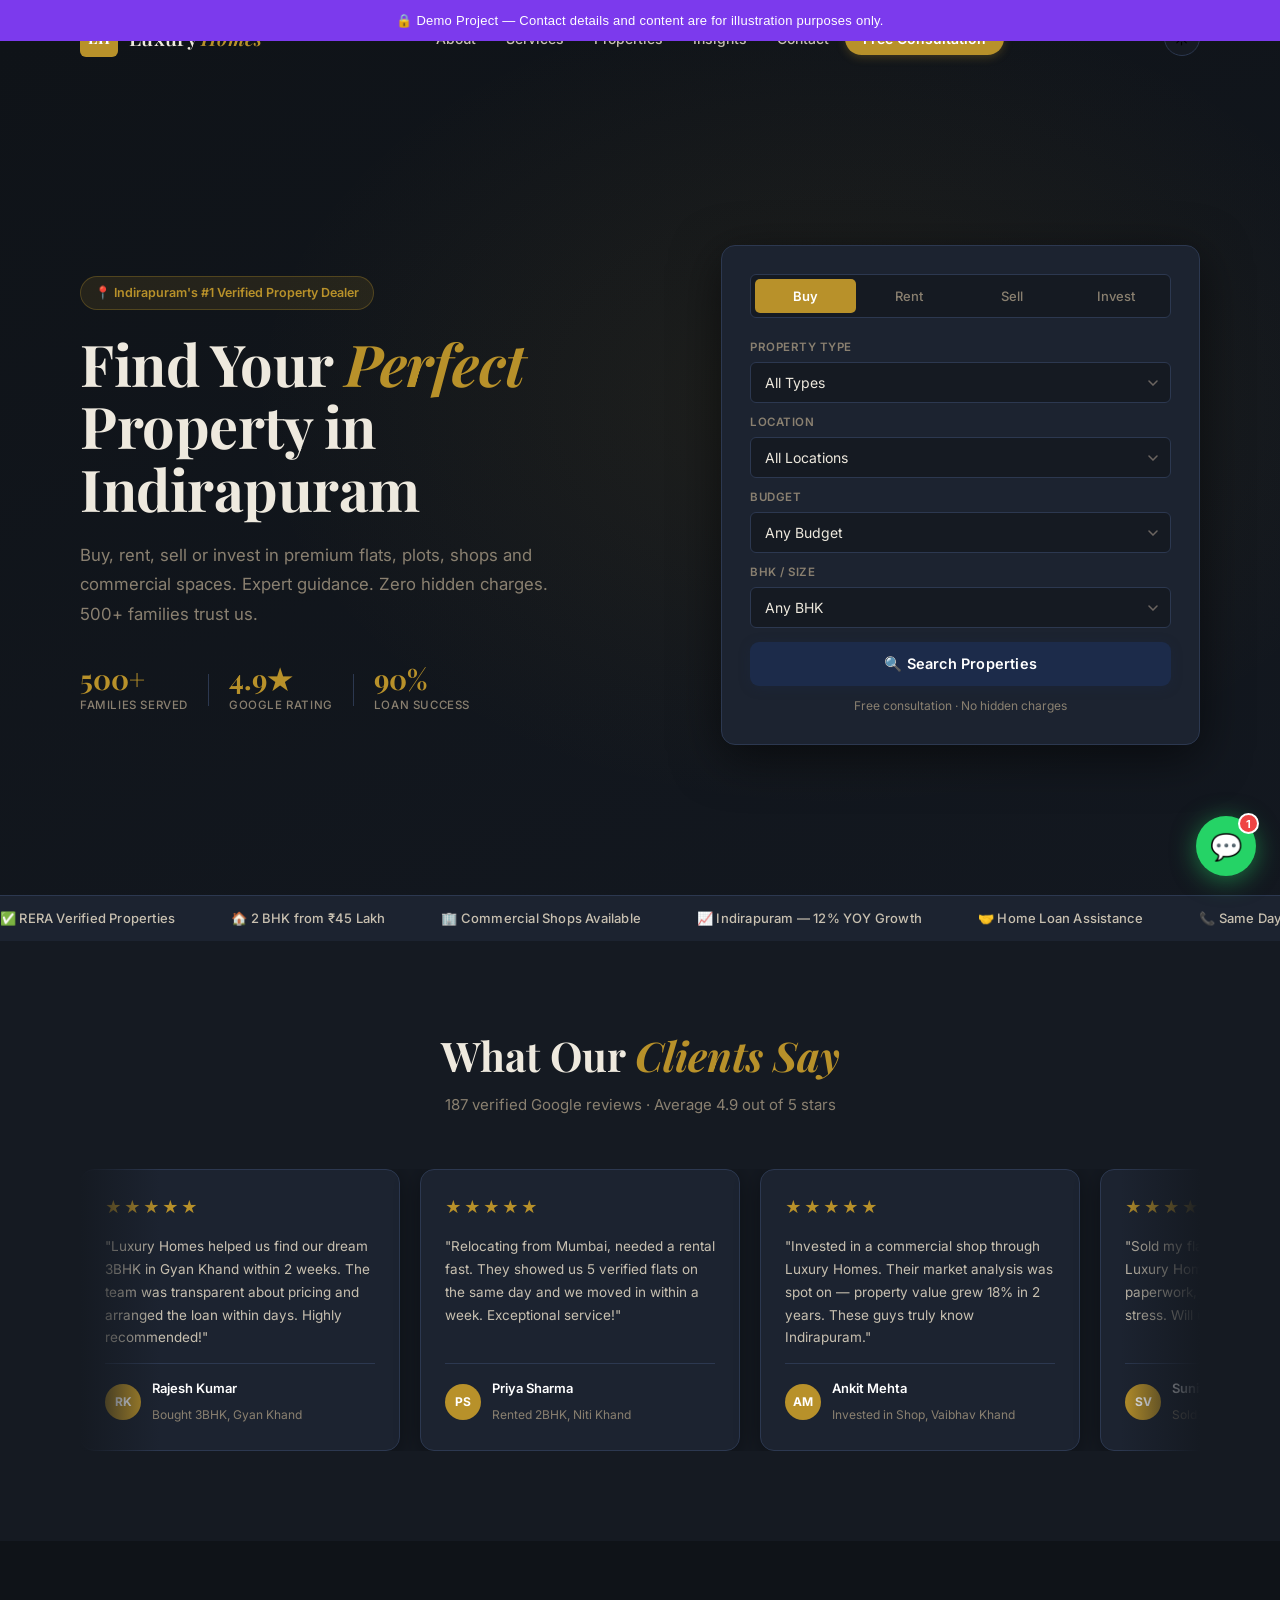
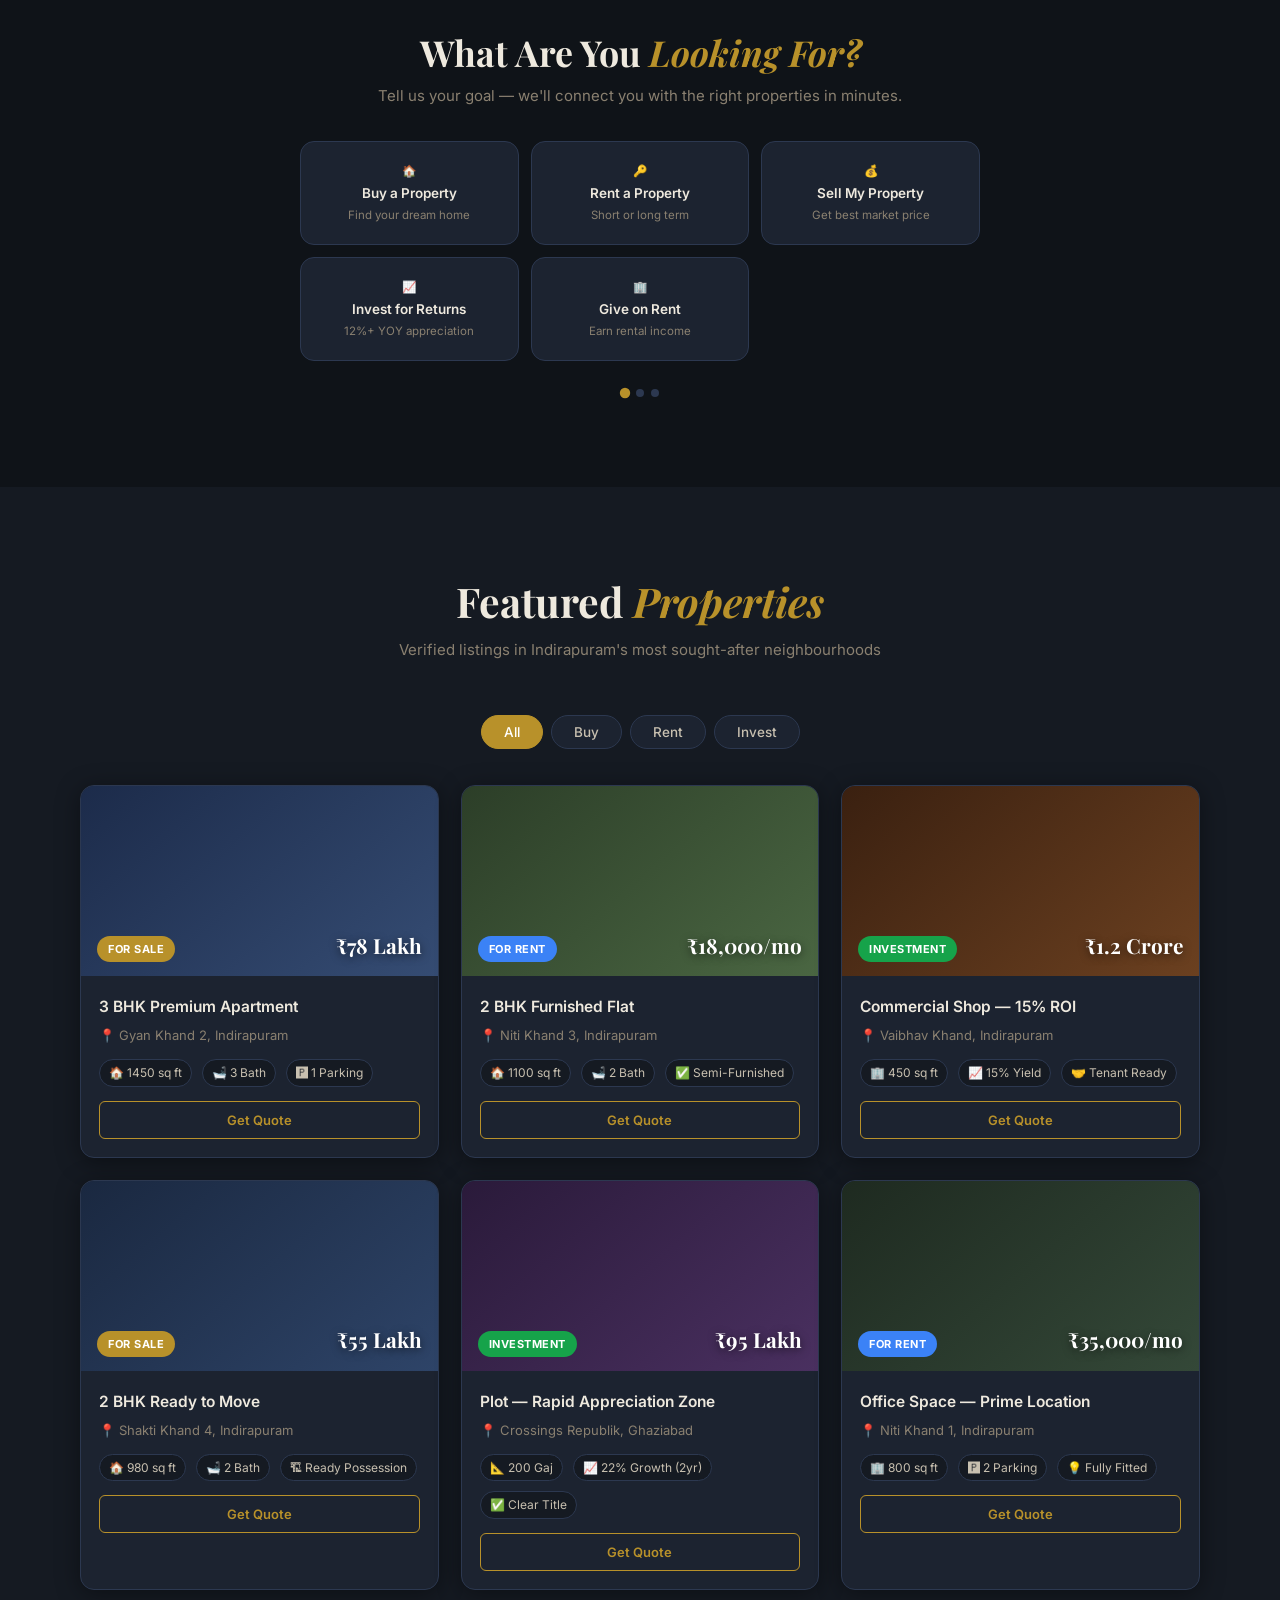
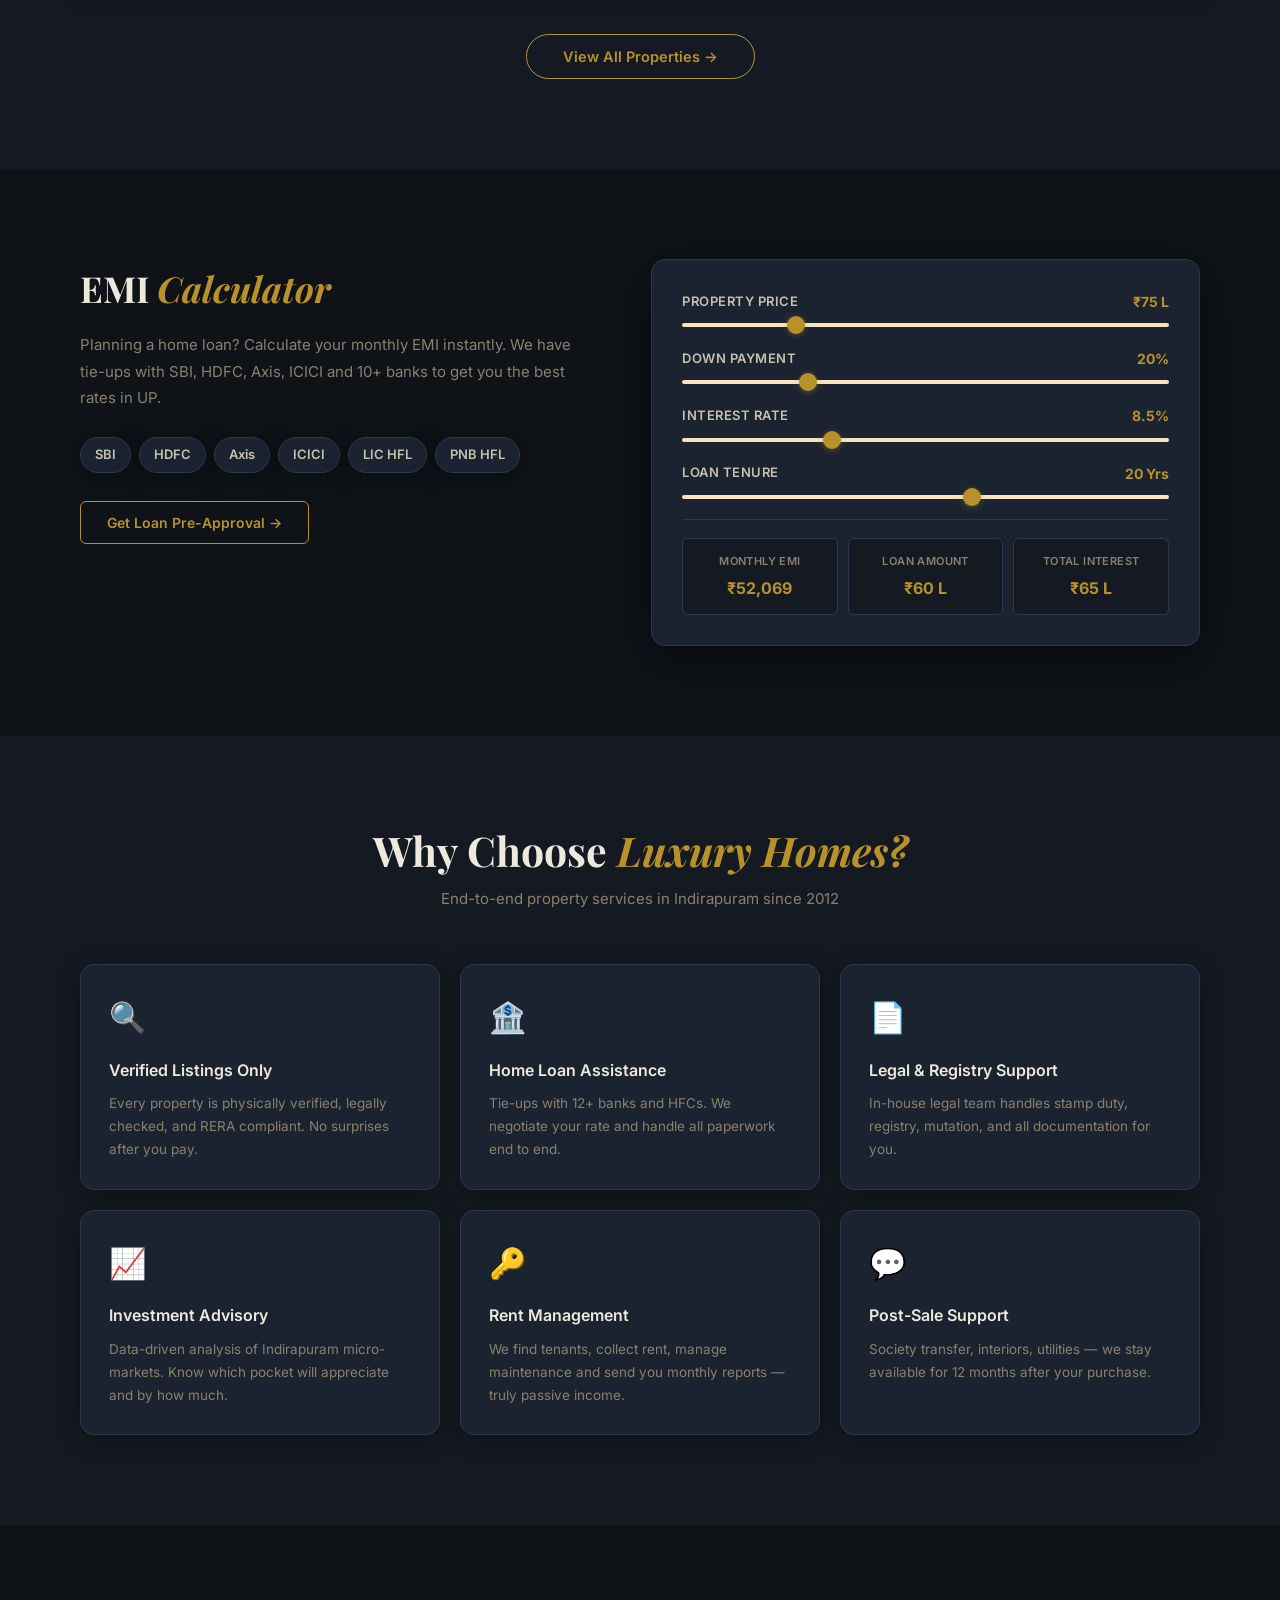
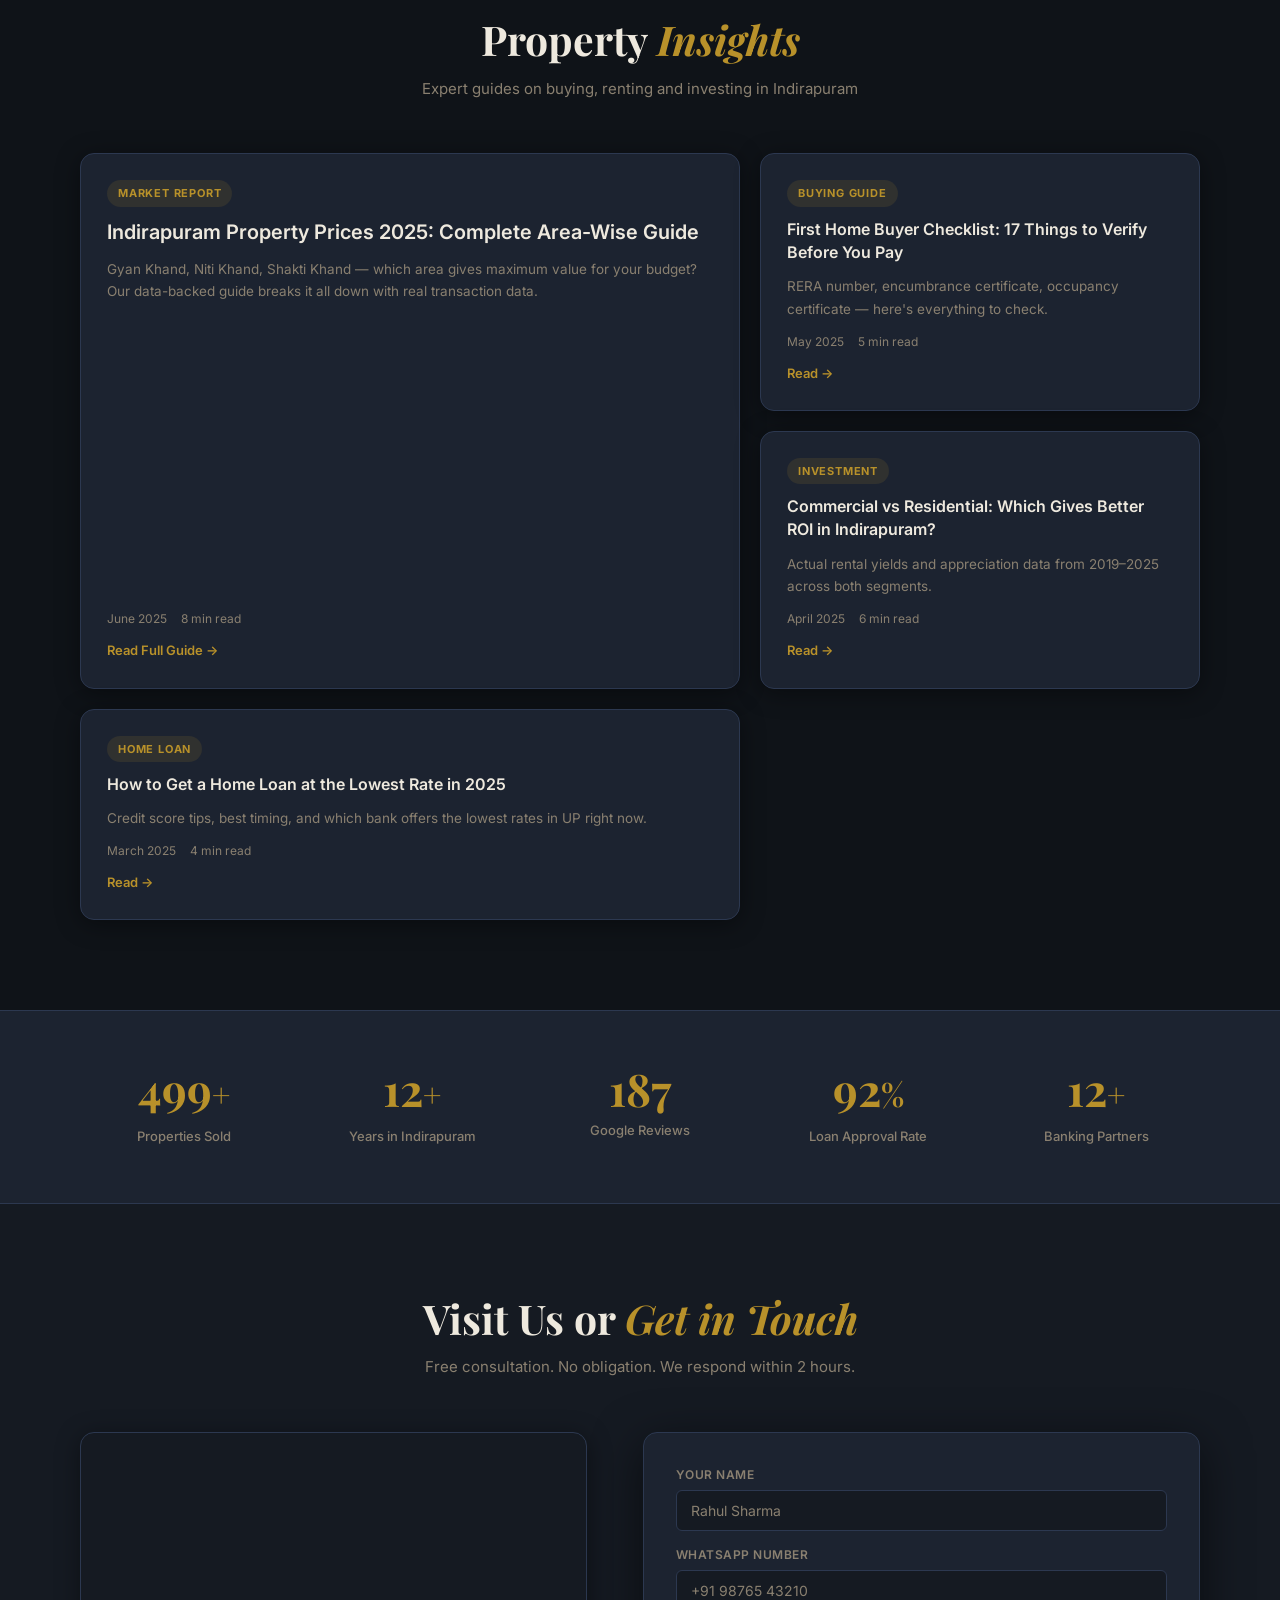
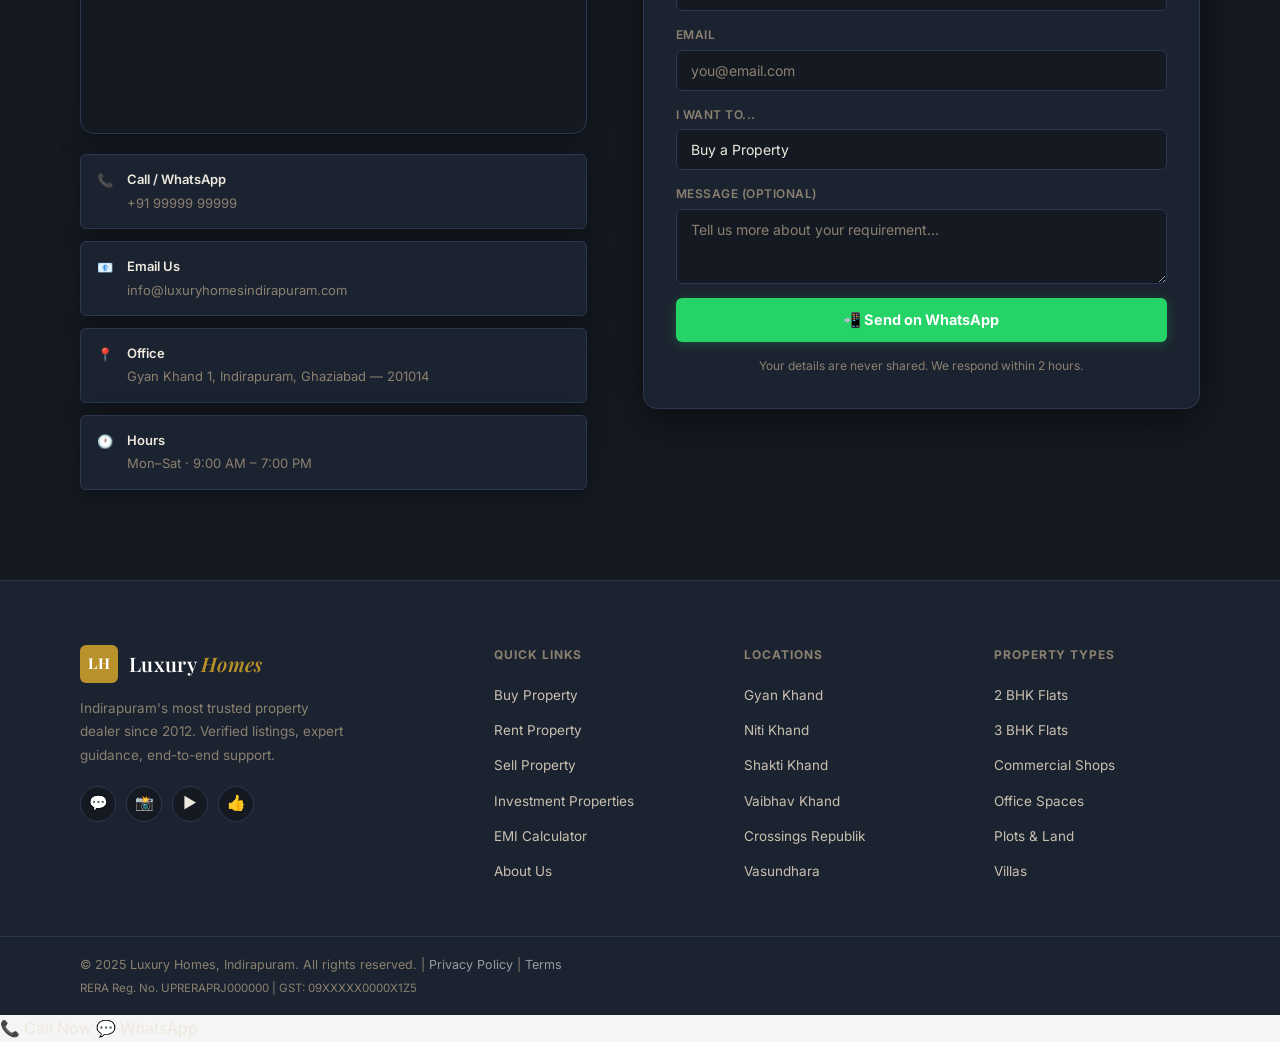
==== commit f46f8c2f: "Update index.html" ====
--- a/index.html
+++ b/index.html
@@ -24,7 +24,9 @@
   <link rel="stylesheet" href="style.css" />
 </head>
 <body>
-
+        <div style="background:#7C3AED;color:#fff;text-align:center;padding:10px 16px;font-size:13px;font-family:sans-serif;letter-spacing:0.02em;position:sticky;top:0;z-index:9999;">
+  🔒 Demo Project — Contact details and content are for illustration purposes only.
+</div>
   <header id="site-header">
     <nav class="nav-container">
       <a href="index.html" class="logo" aria-label="Luxury Homes Homepage">
@@ -822,4 +824,4 @@
   <script src="main.js"></script>
   <script src="chatbot.js"></script>
 </body>
-</html>+</html>
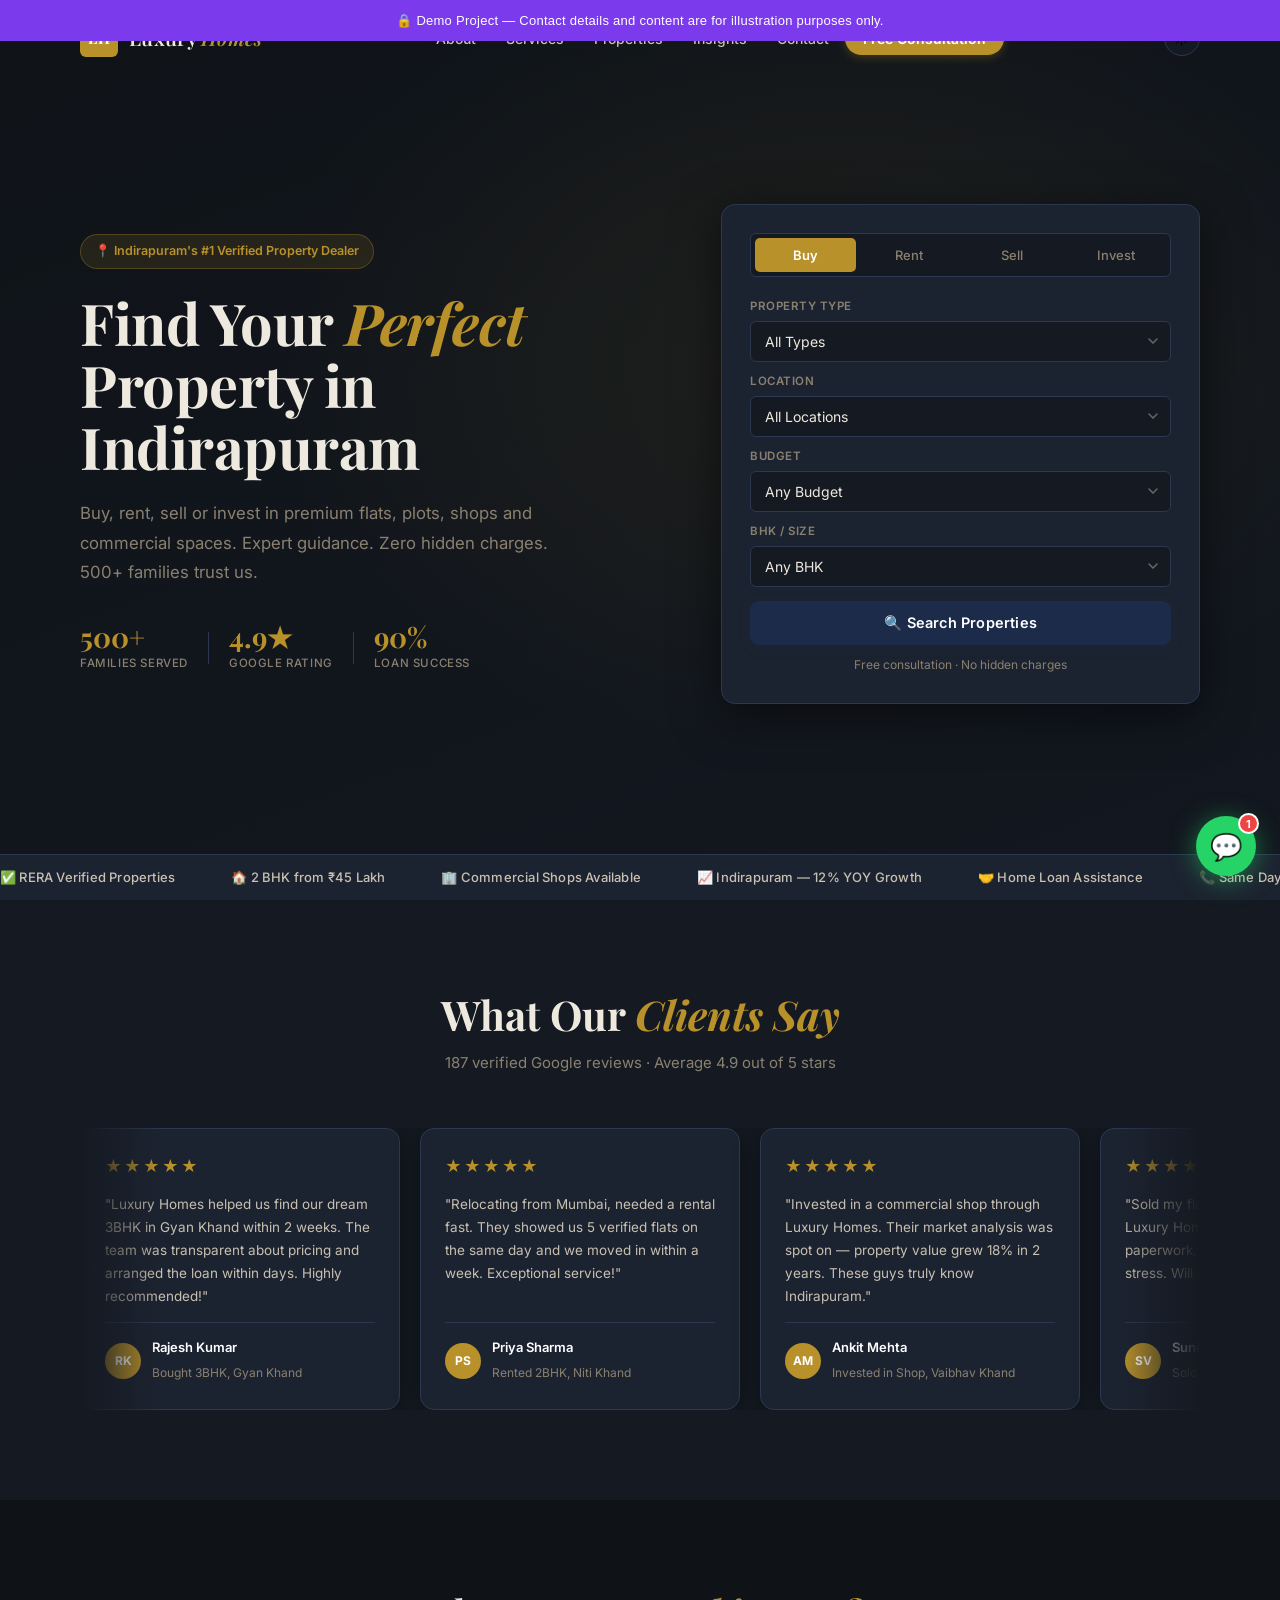
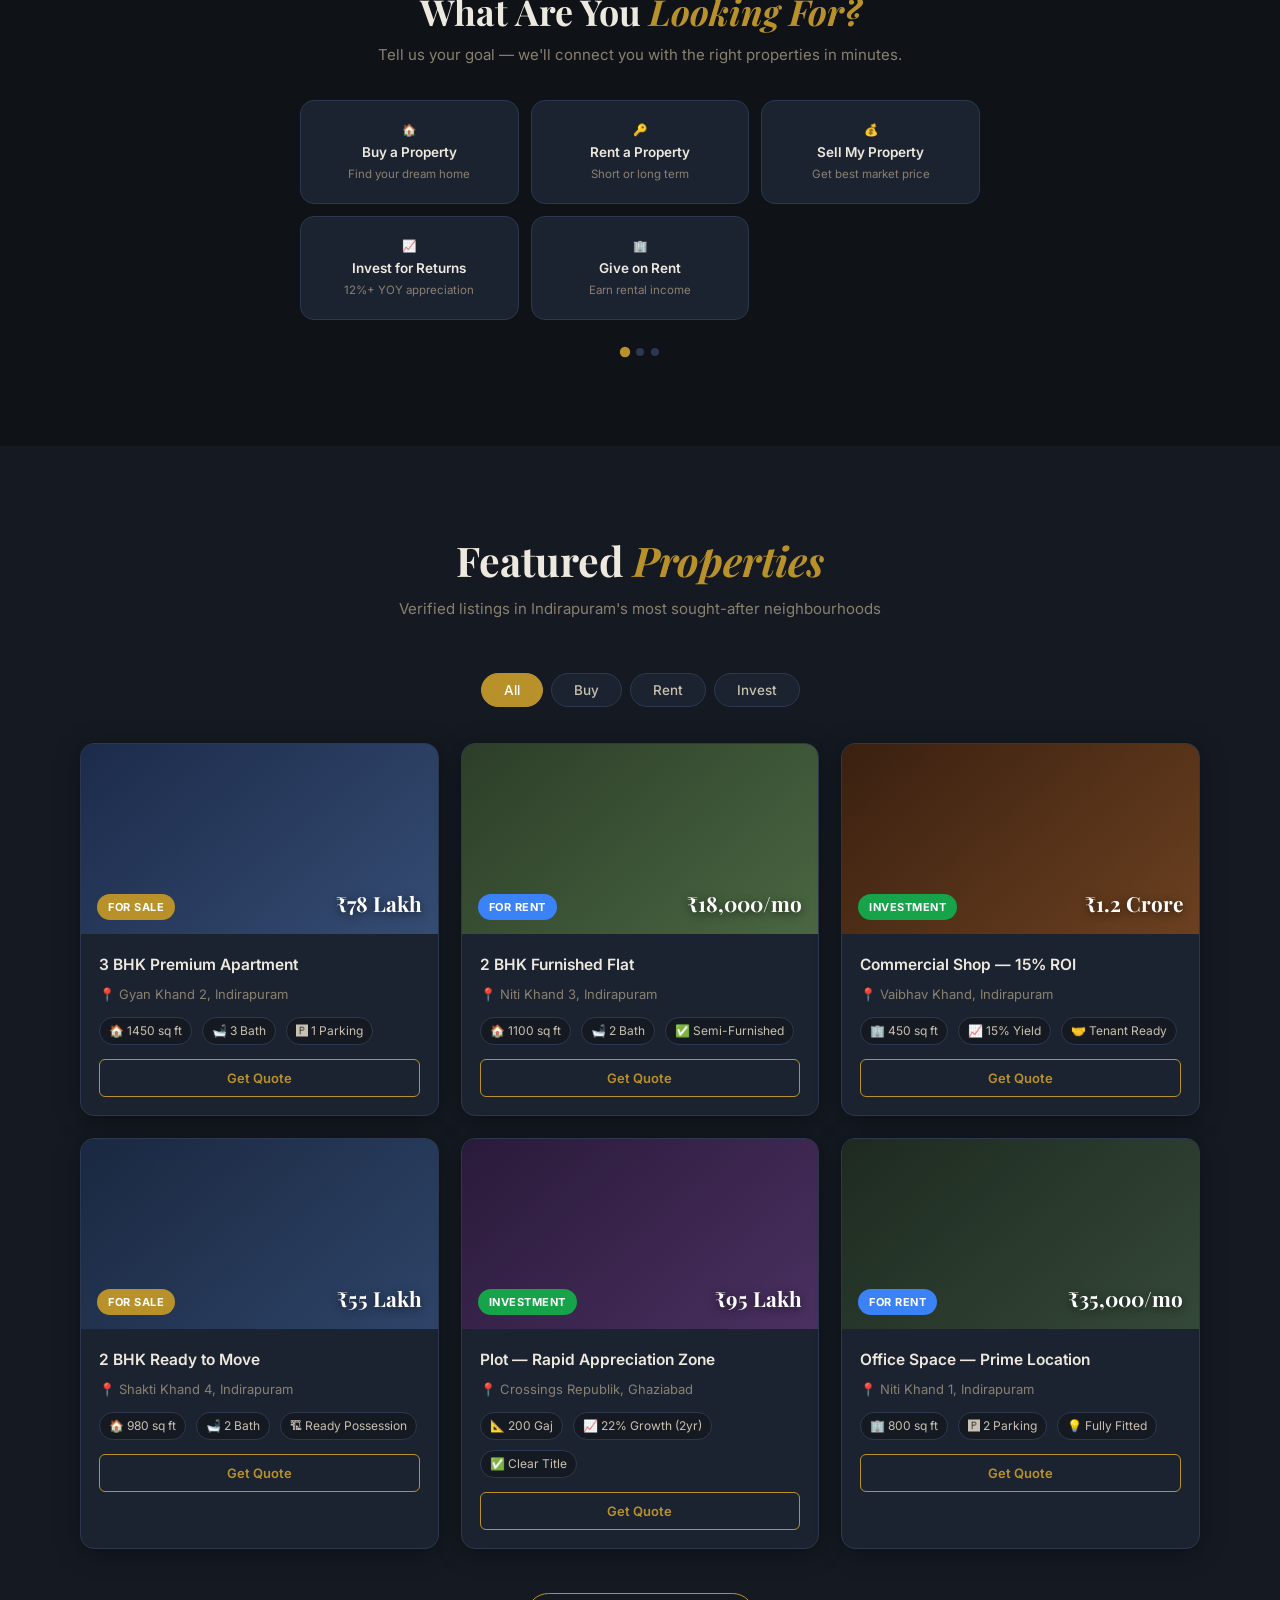
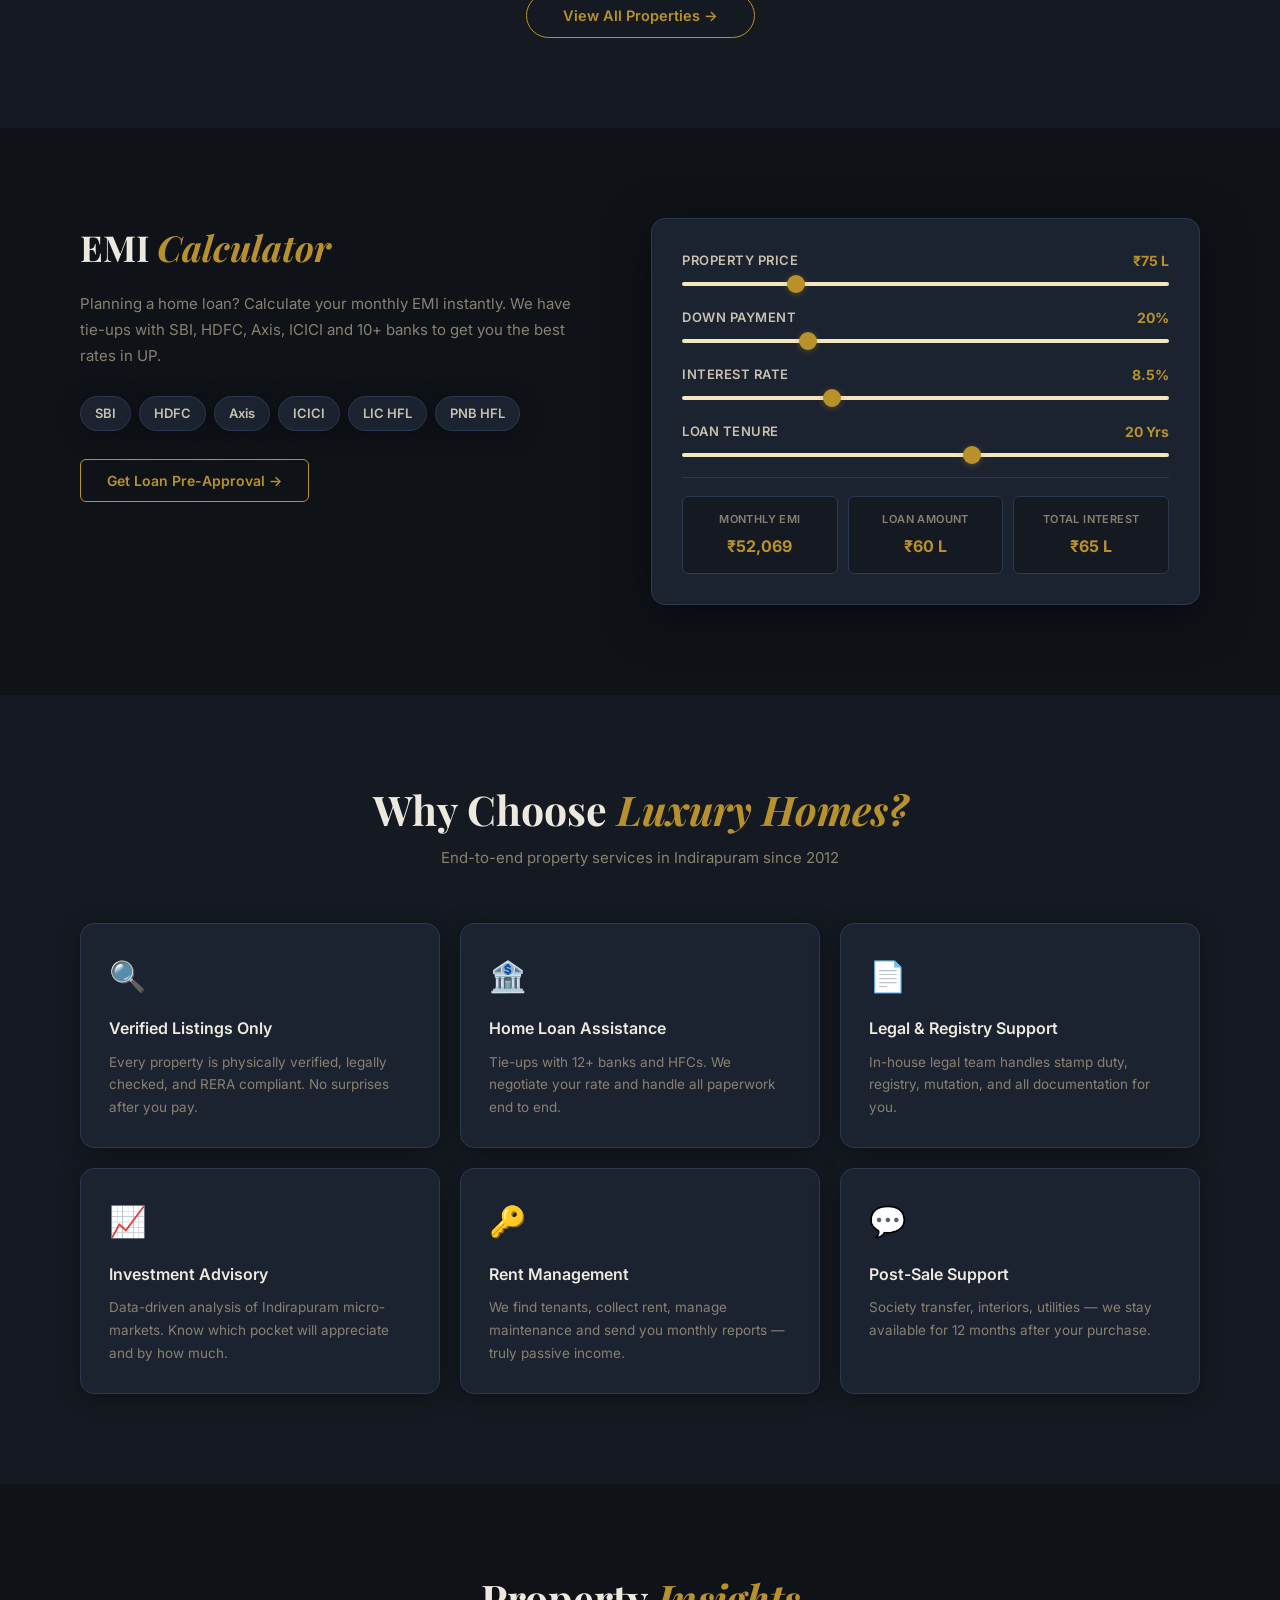
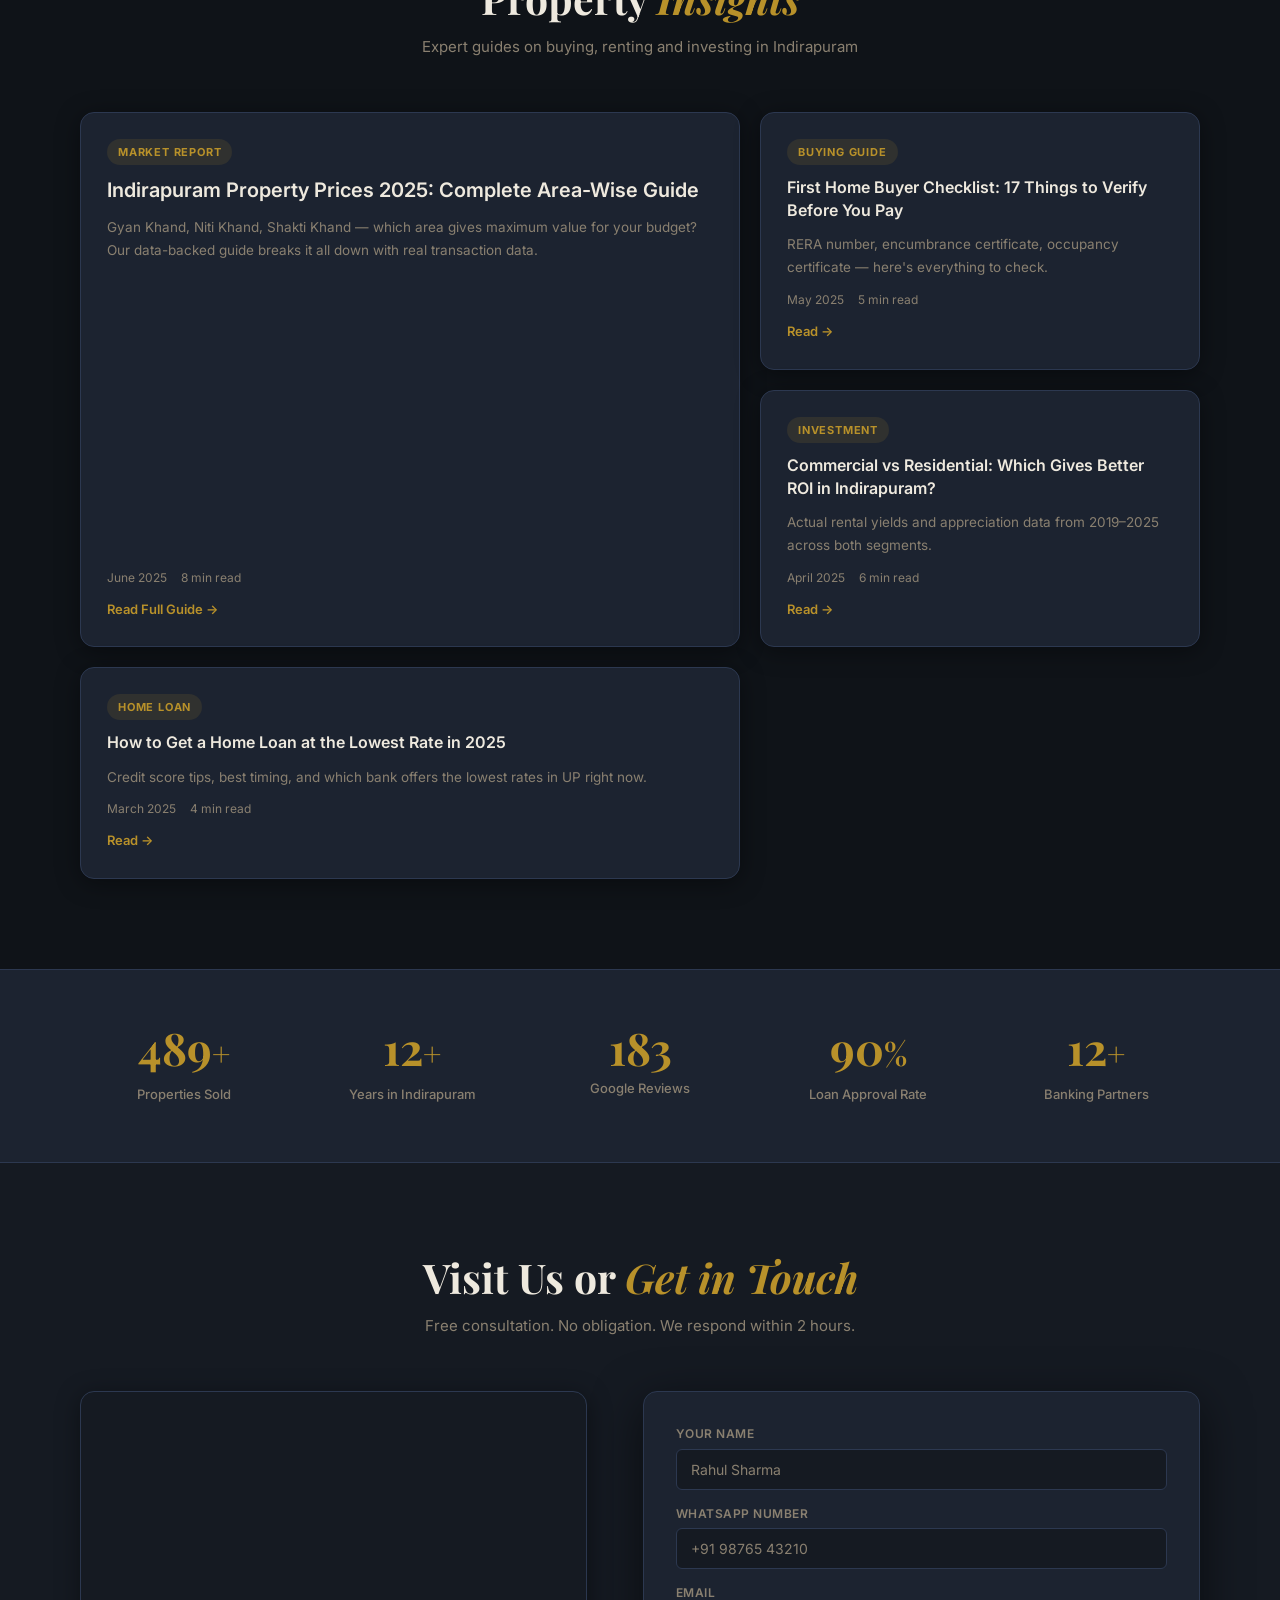
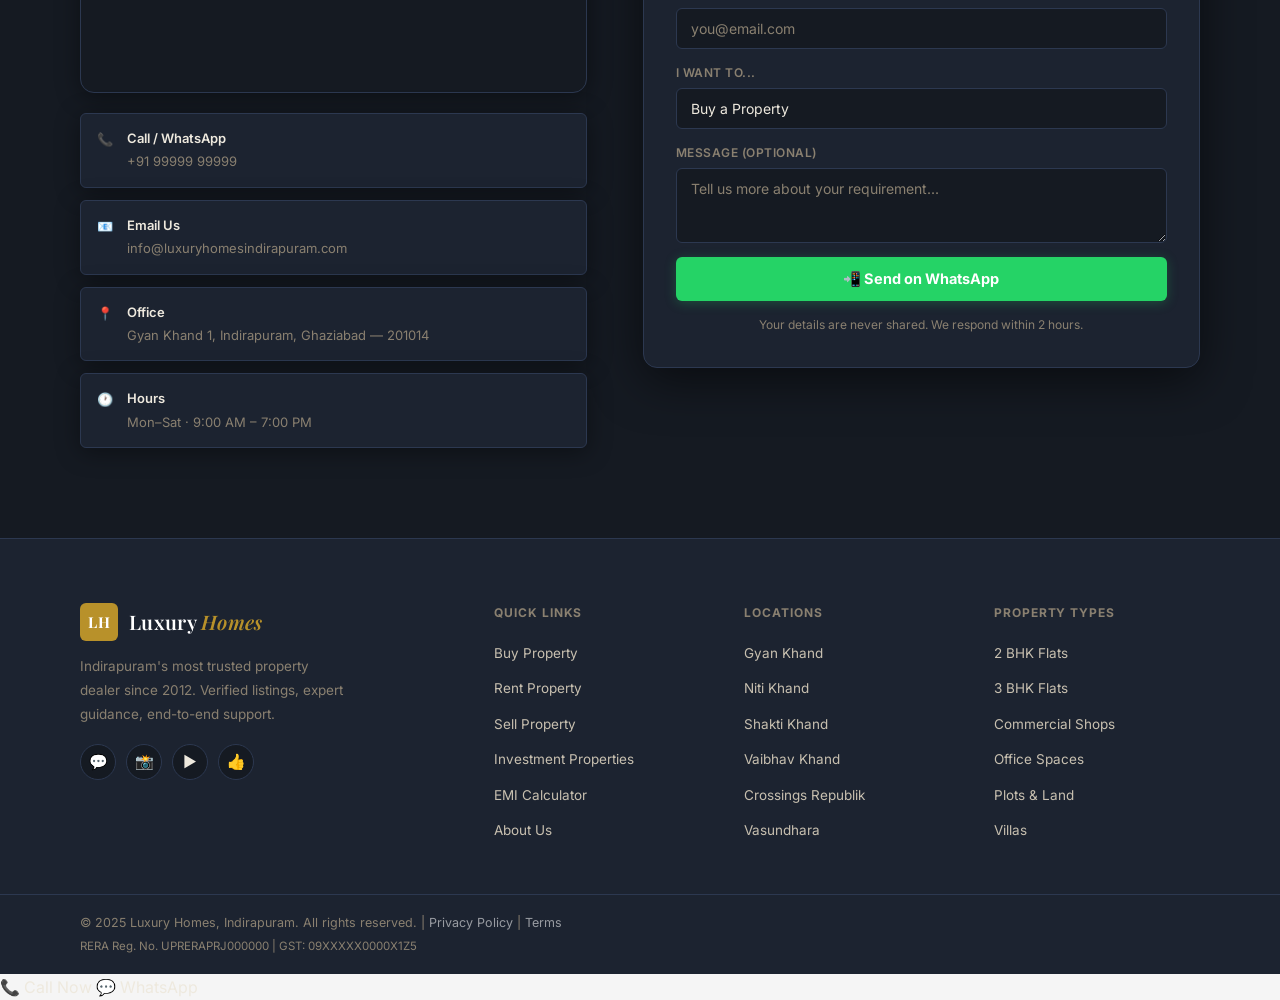
==== commit a4e2f4ba: "Update index.html" ====
--- a/index.html
+++ b/index.html
@@ -24,7 +24,7 @@
   <link rel="stylesheet" href="style.css" />
 </head>
 <body>
-        <div style="background:#7C3AED;color:#fff;text-align:center;padding:10px 16px;font-size:13px;font-family:sans-serif;letter-spacing:0.02em;position:sticky;top:0;z-index:9999;">
+        <div id="demoBanner" style="background:#7C3AED;color:#fff;text-align:center;padding:10px 16px;font-size:13px;font-family:sans-serif;letter-spacing:0.02em;position:fixed;top:0;left:0;right:0;z-index:10000;">
   🔒 Demo Project — Contact details and content are for illustration purposes only.
 </div>
   <header id="site-header">
--- a/style.css
+++ b/style.css
@@ -96,7 +96,7 @@
    ============================================================ */
 #site-header {
   position: fixed;
-  top:0; left:0; right:0;
+  top:39; left:0; right:0;
   z-index: 1000;
   transition: background var(--transition), box-shadow var(--transition);
 }
@@ -1887,4 +1887,4 @@
 
 color:#888;
 
-}+}
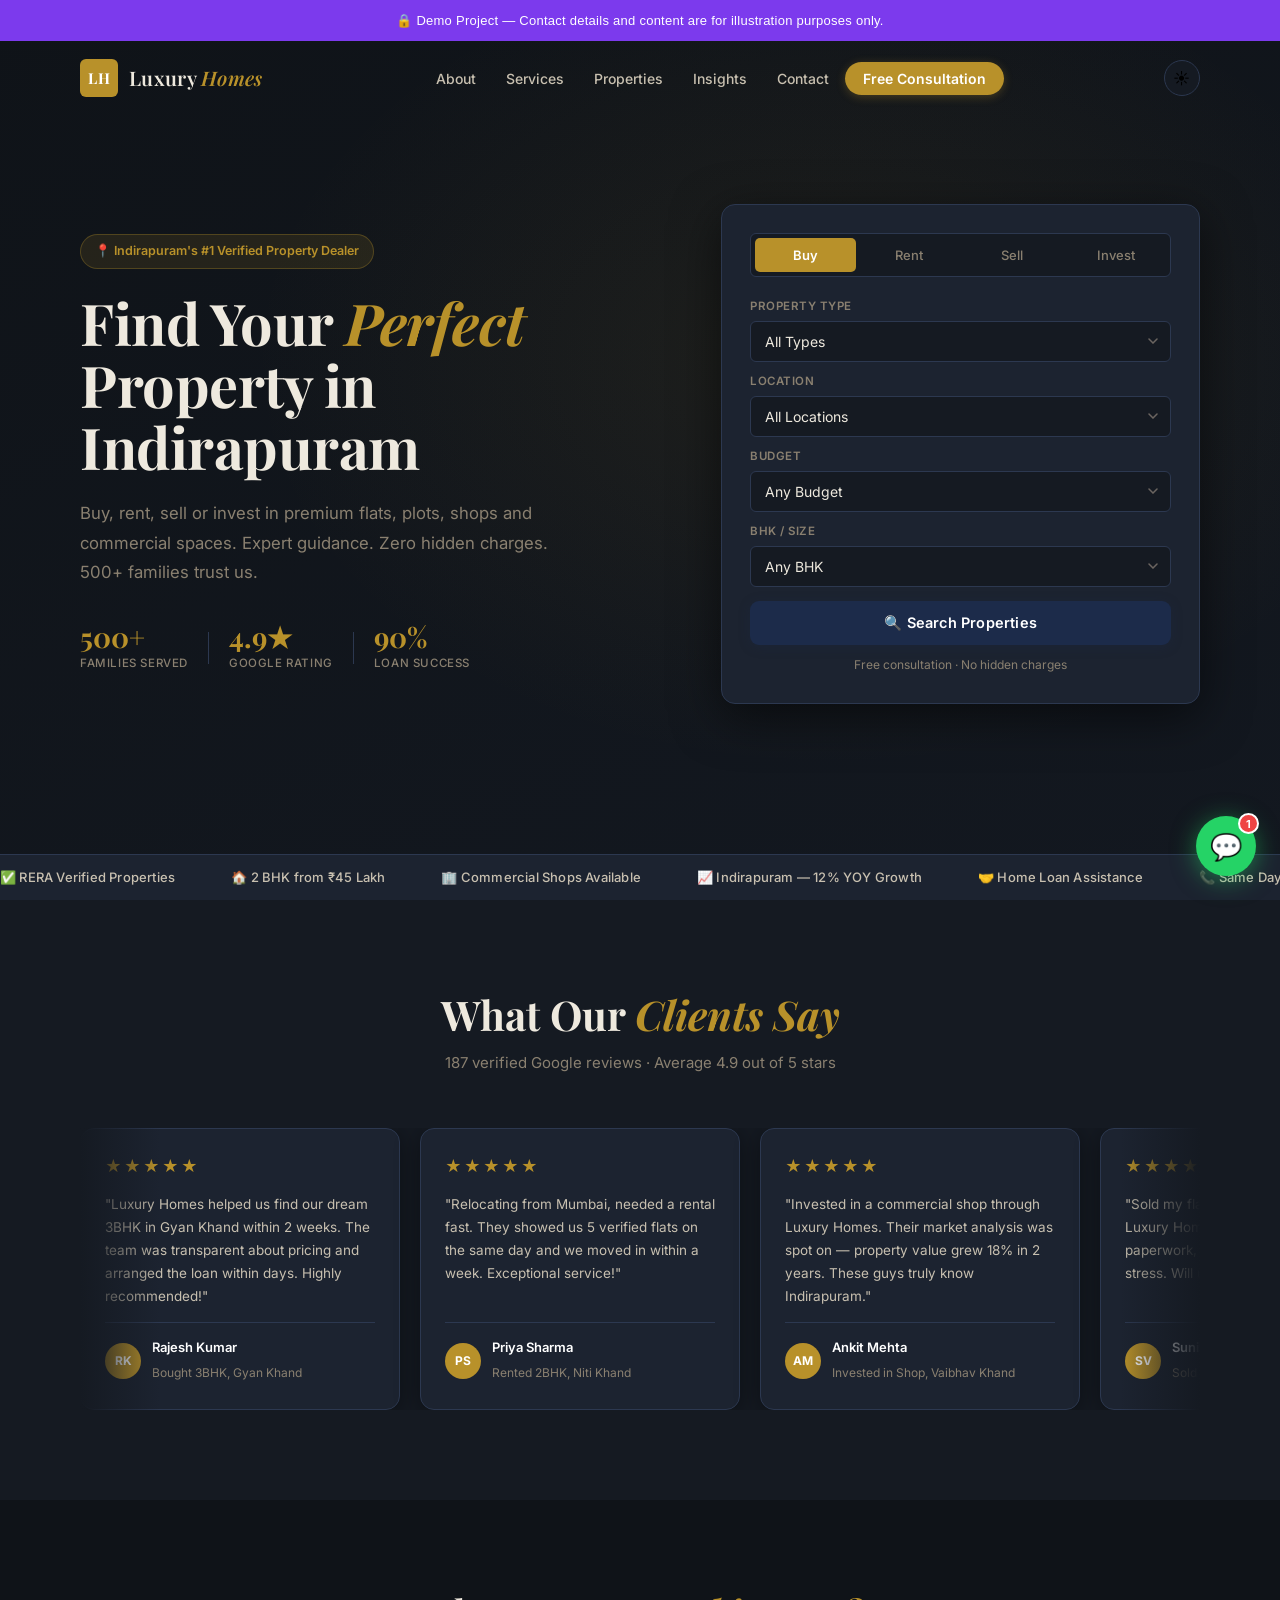
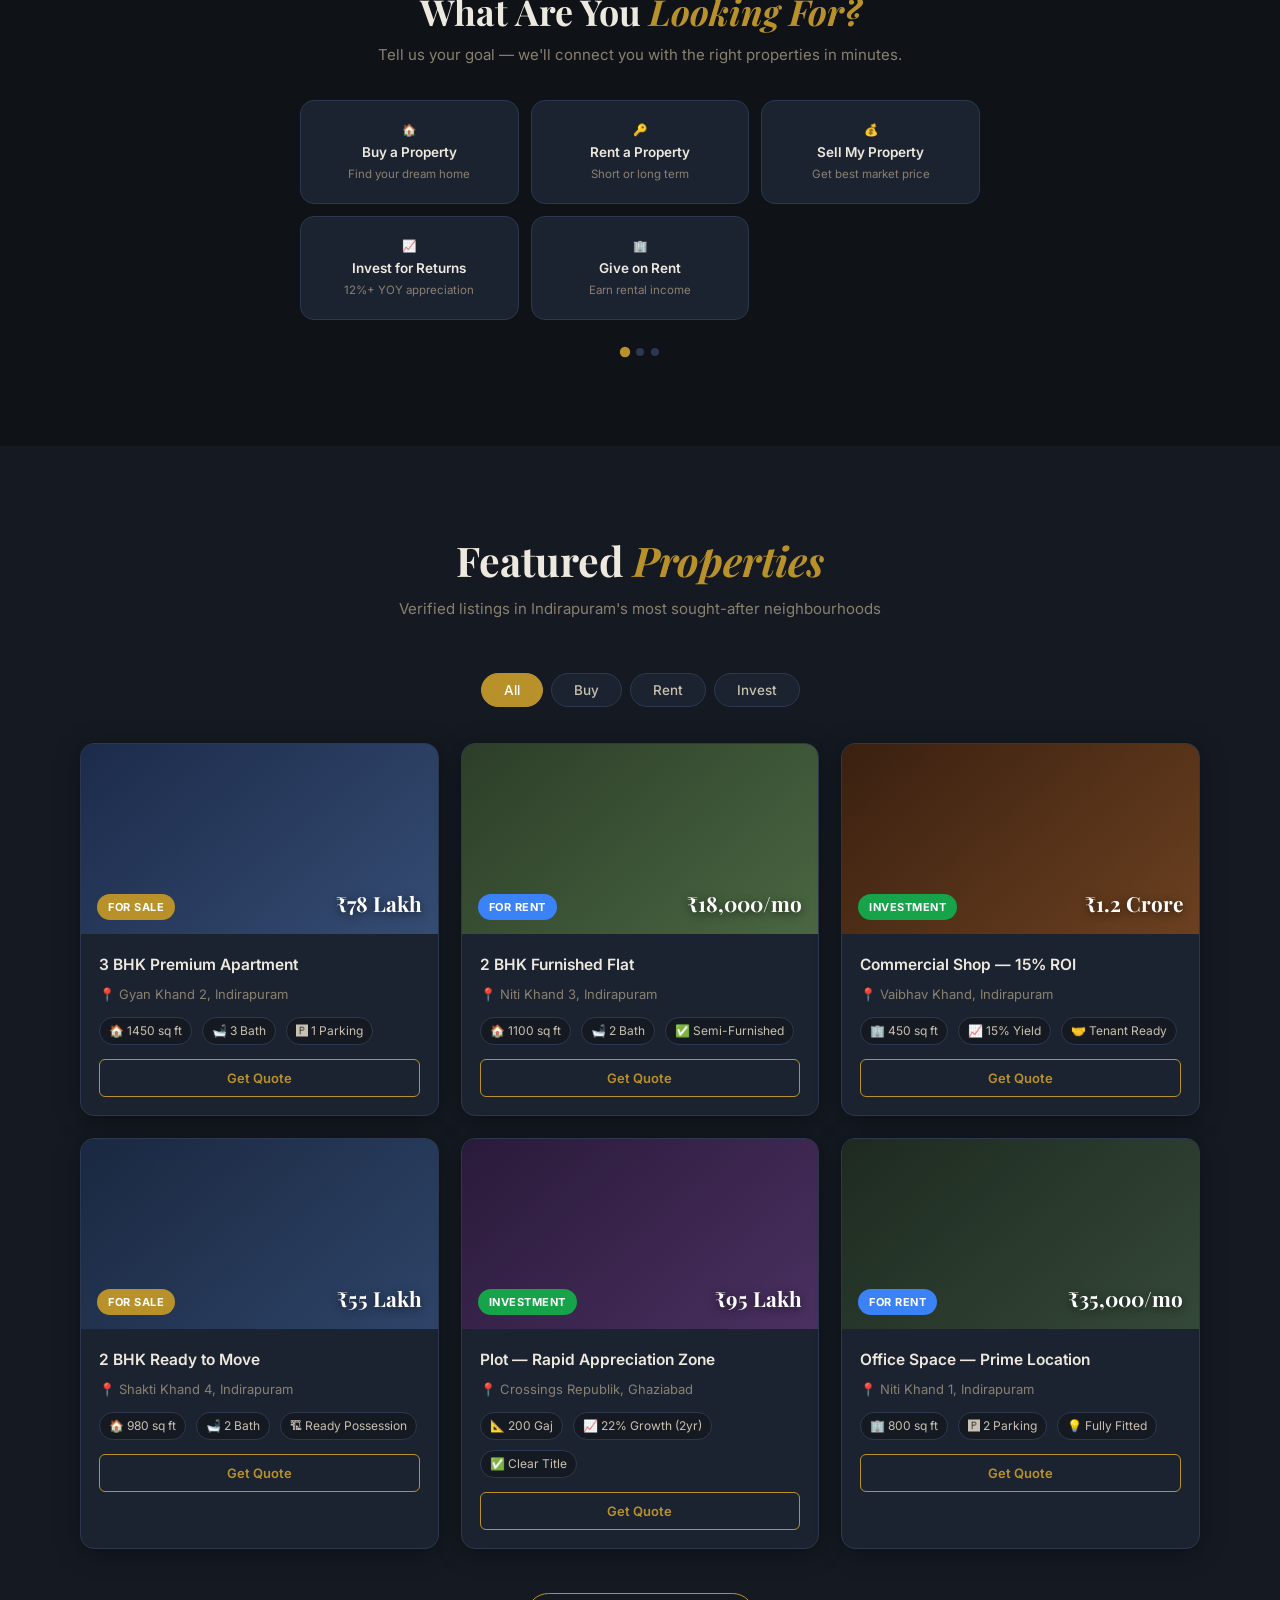
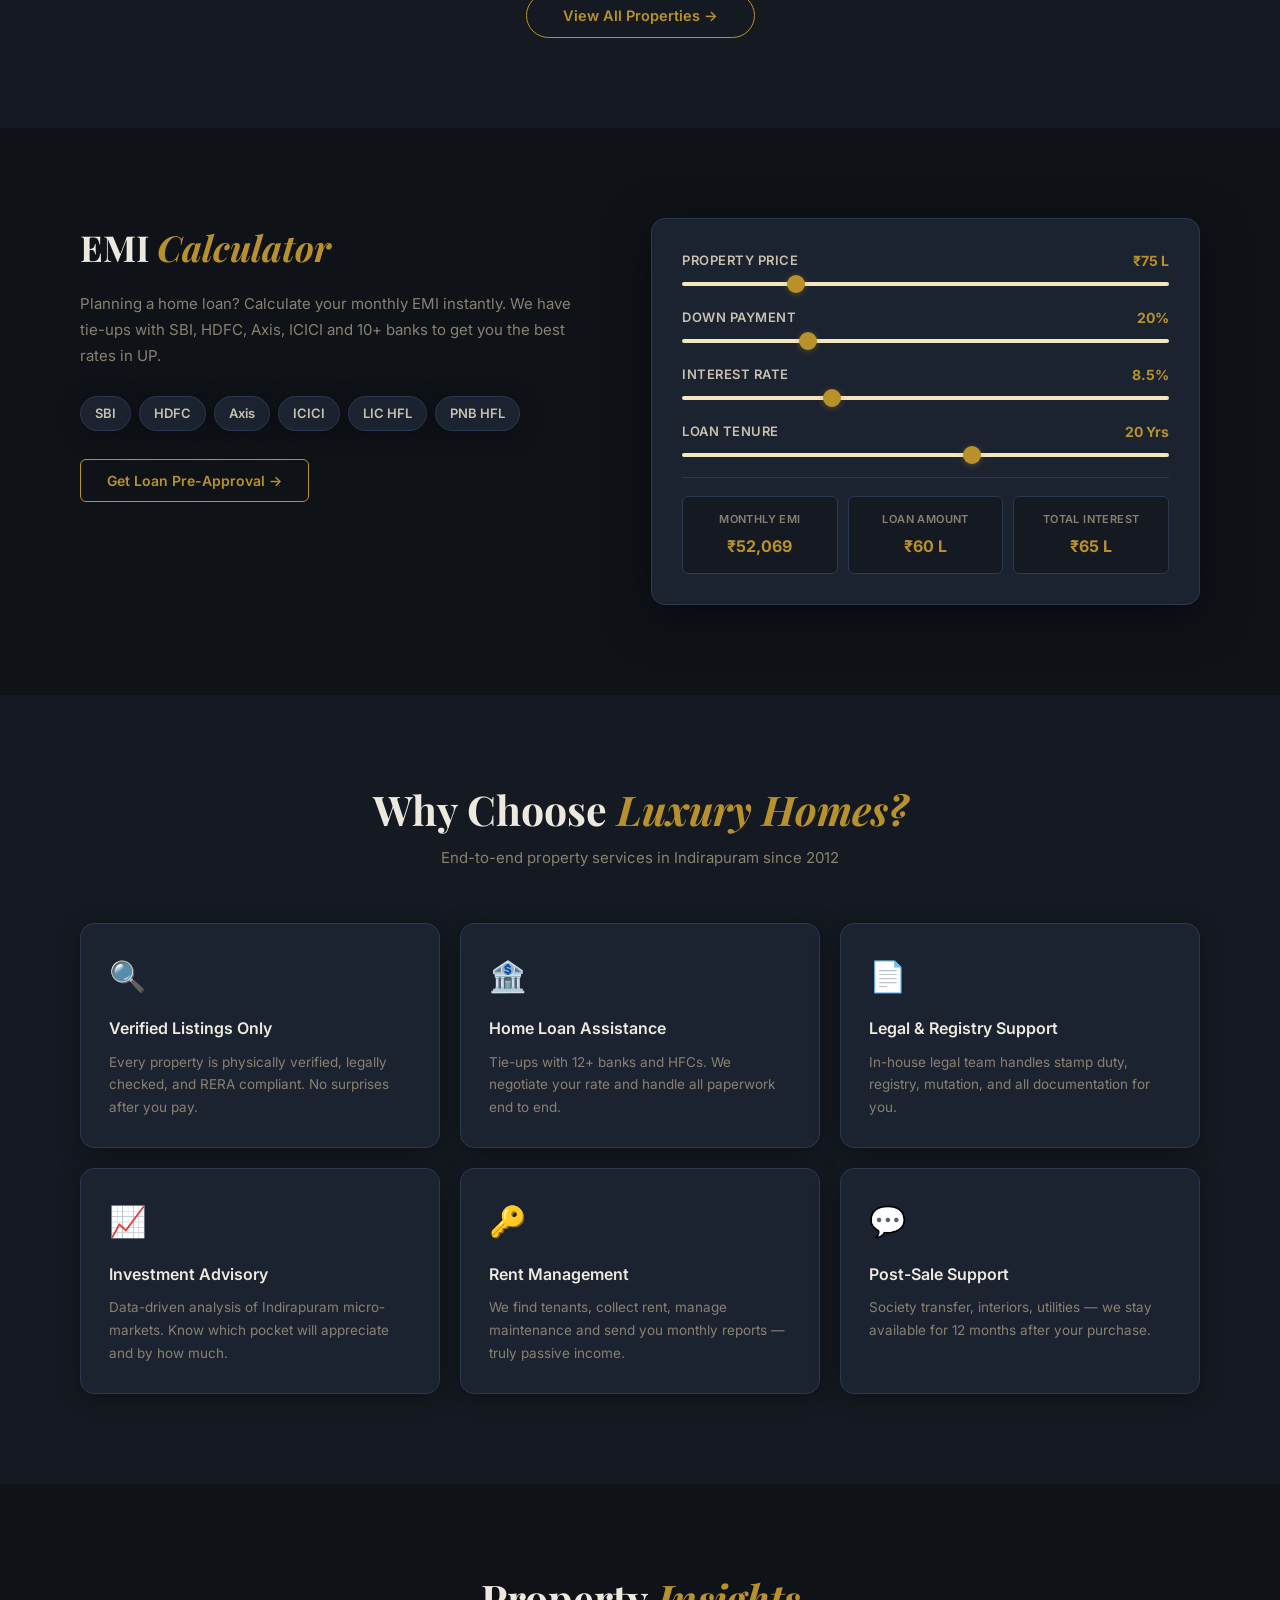
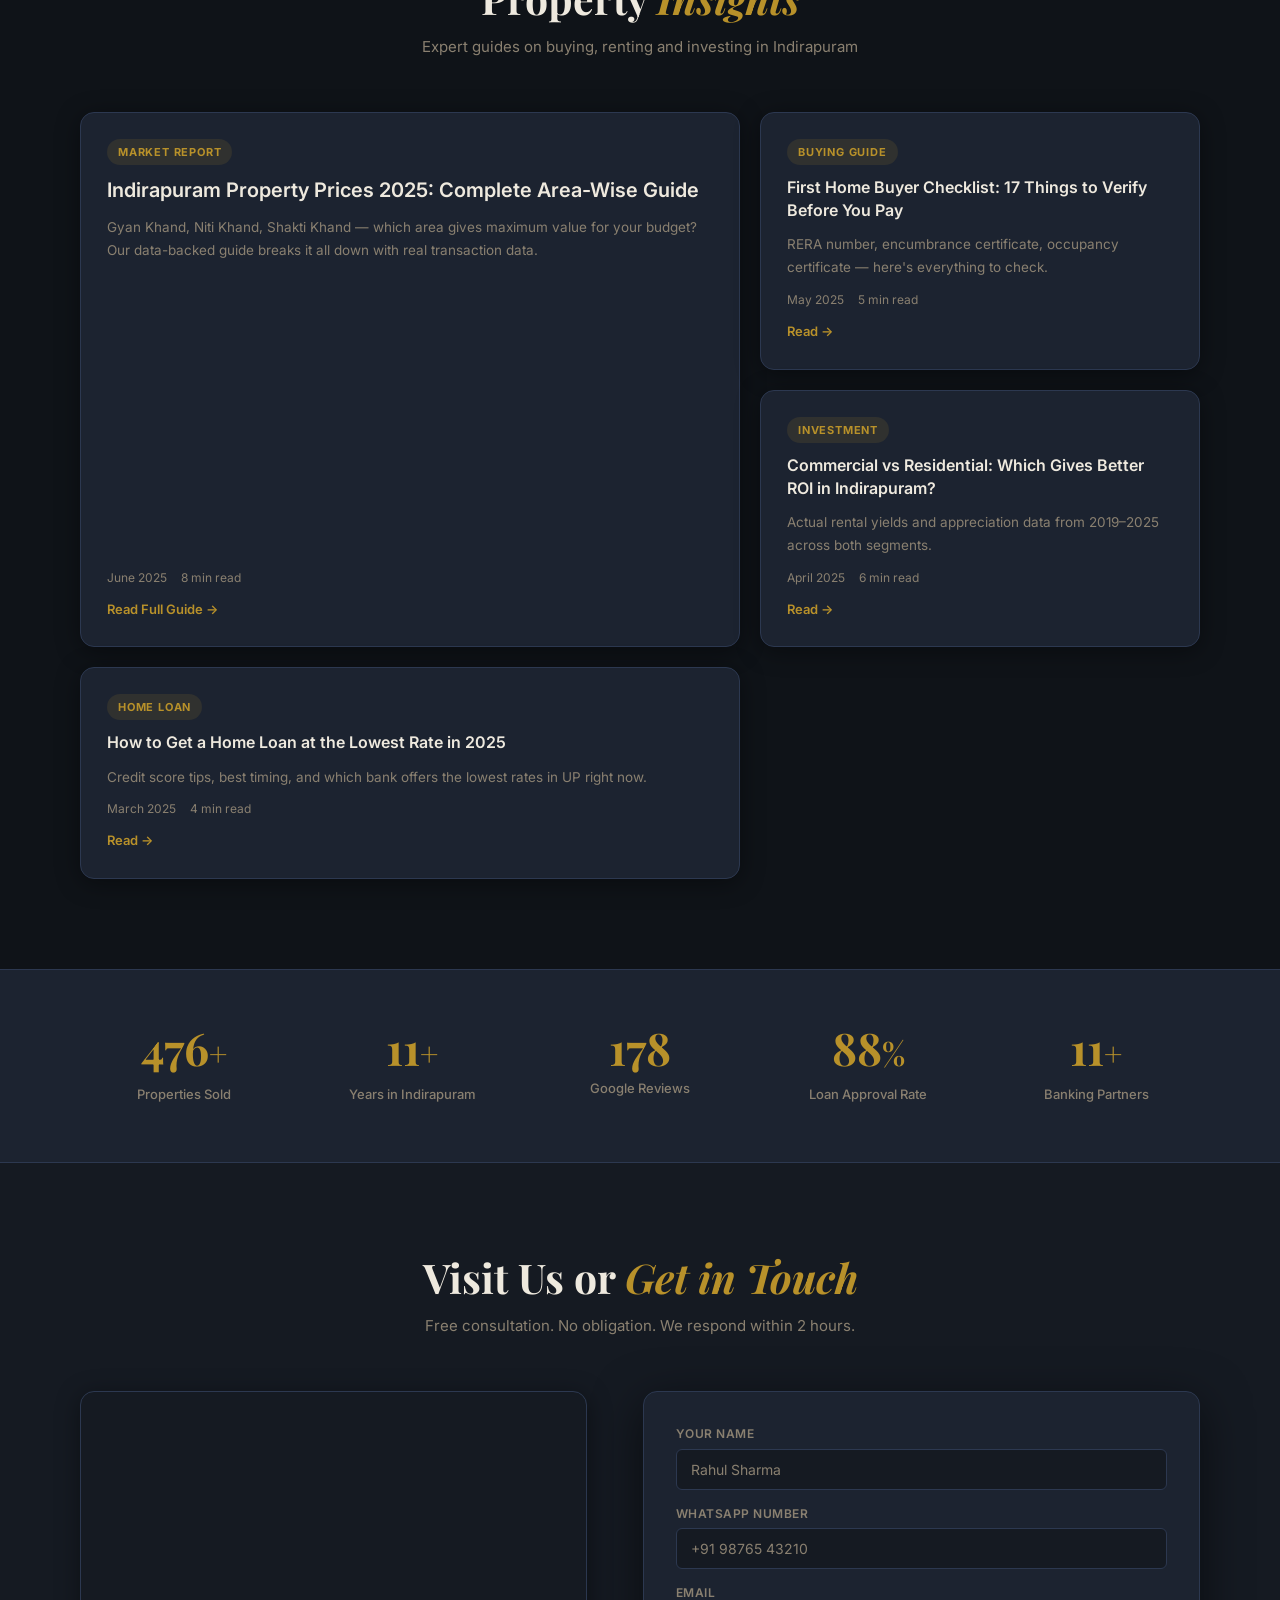
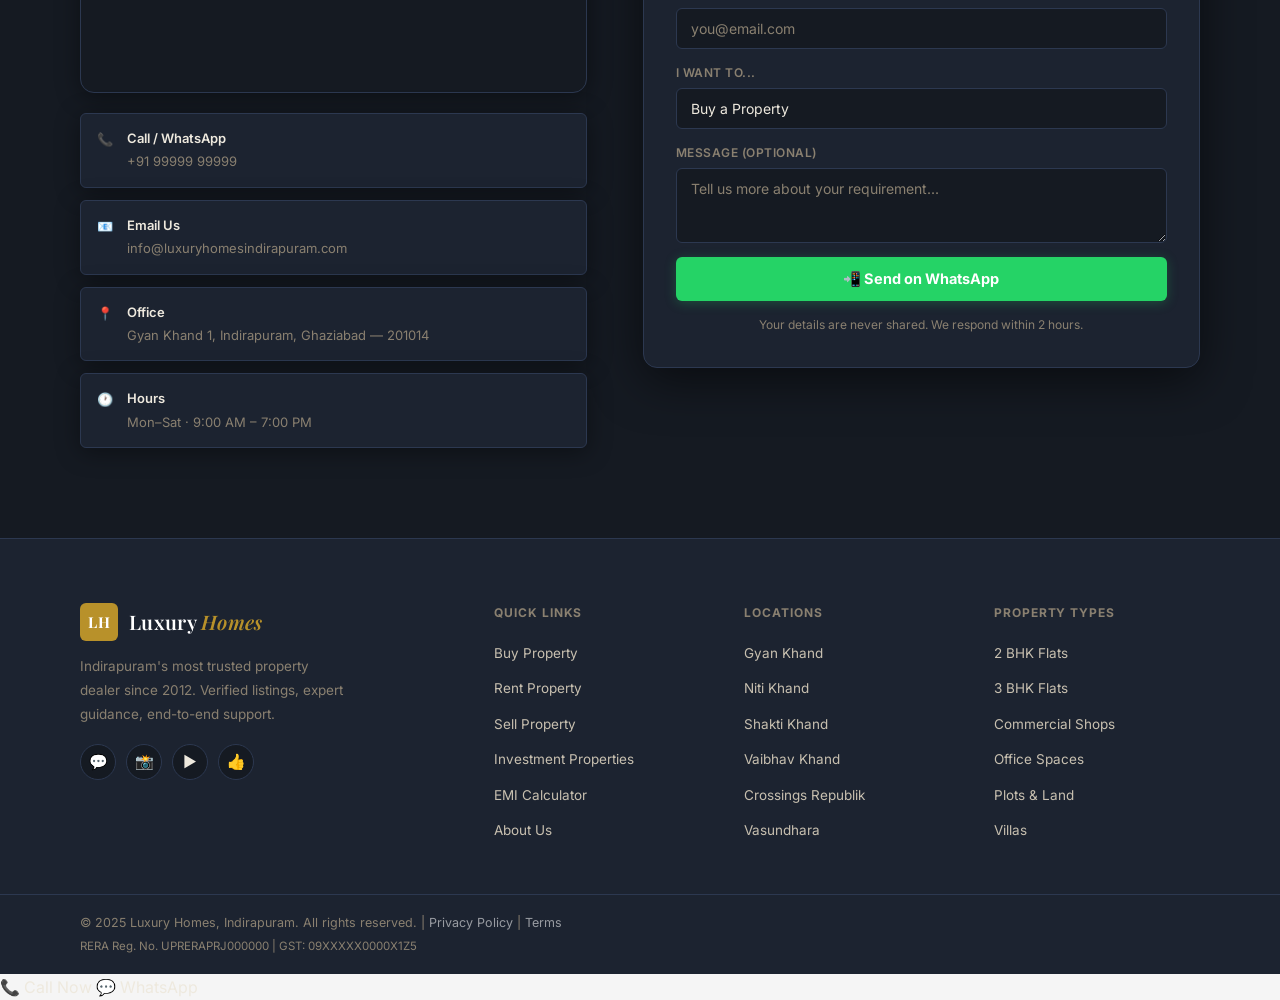
==== commit 1662da8e: "Update index.html" ====
--- a/index.html
+++ b/index.html
@@ -27,6 +27,7 @@
         <div id="demoBanner" style="background:#7C3AED;color:#fff;text-align:center;padding:10px 16px;font-size:13px;font-family:sans-serif;letter-spacing:0.02em;position:fixed;top:0;left:0;right:0;z-index:10000;">
   🔒 Demo Project — Contact details and content are for illustration purposes only.
 </div>
+
   <header id="site-header">
     <nav class="nav-container">
       <a href="index.html" class="logo" aria-label="Luxury Homes Homepage">
--- a/style.css
+++ b/style.css
@@ -109,7 +109,7 @@
 
 .nav-container {
   max-width: var(--container);
-  margin: auto;
+  margin: 40px;
   padding: 0 40px;
   height: 76px;
   display: flex;
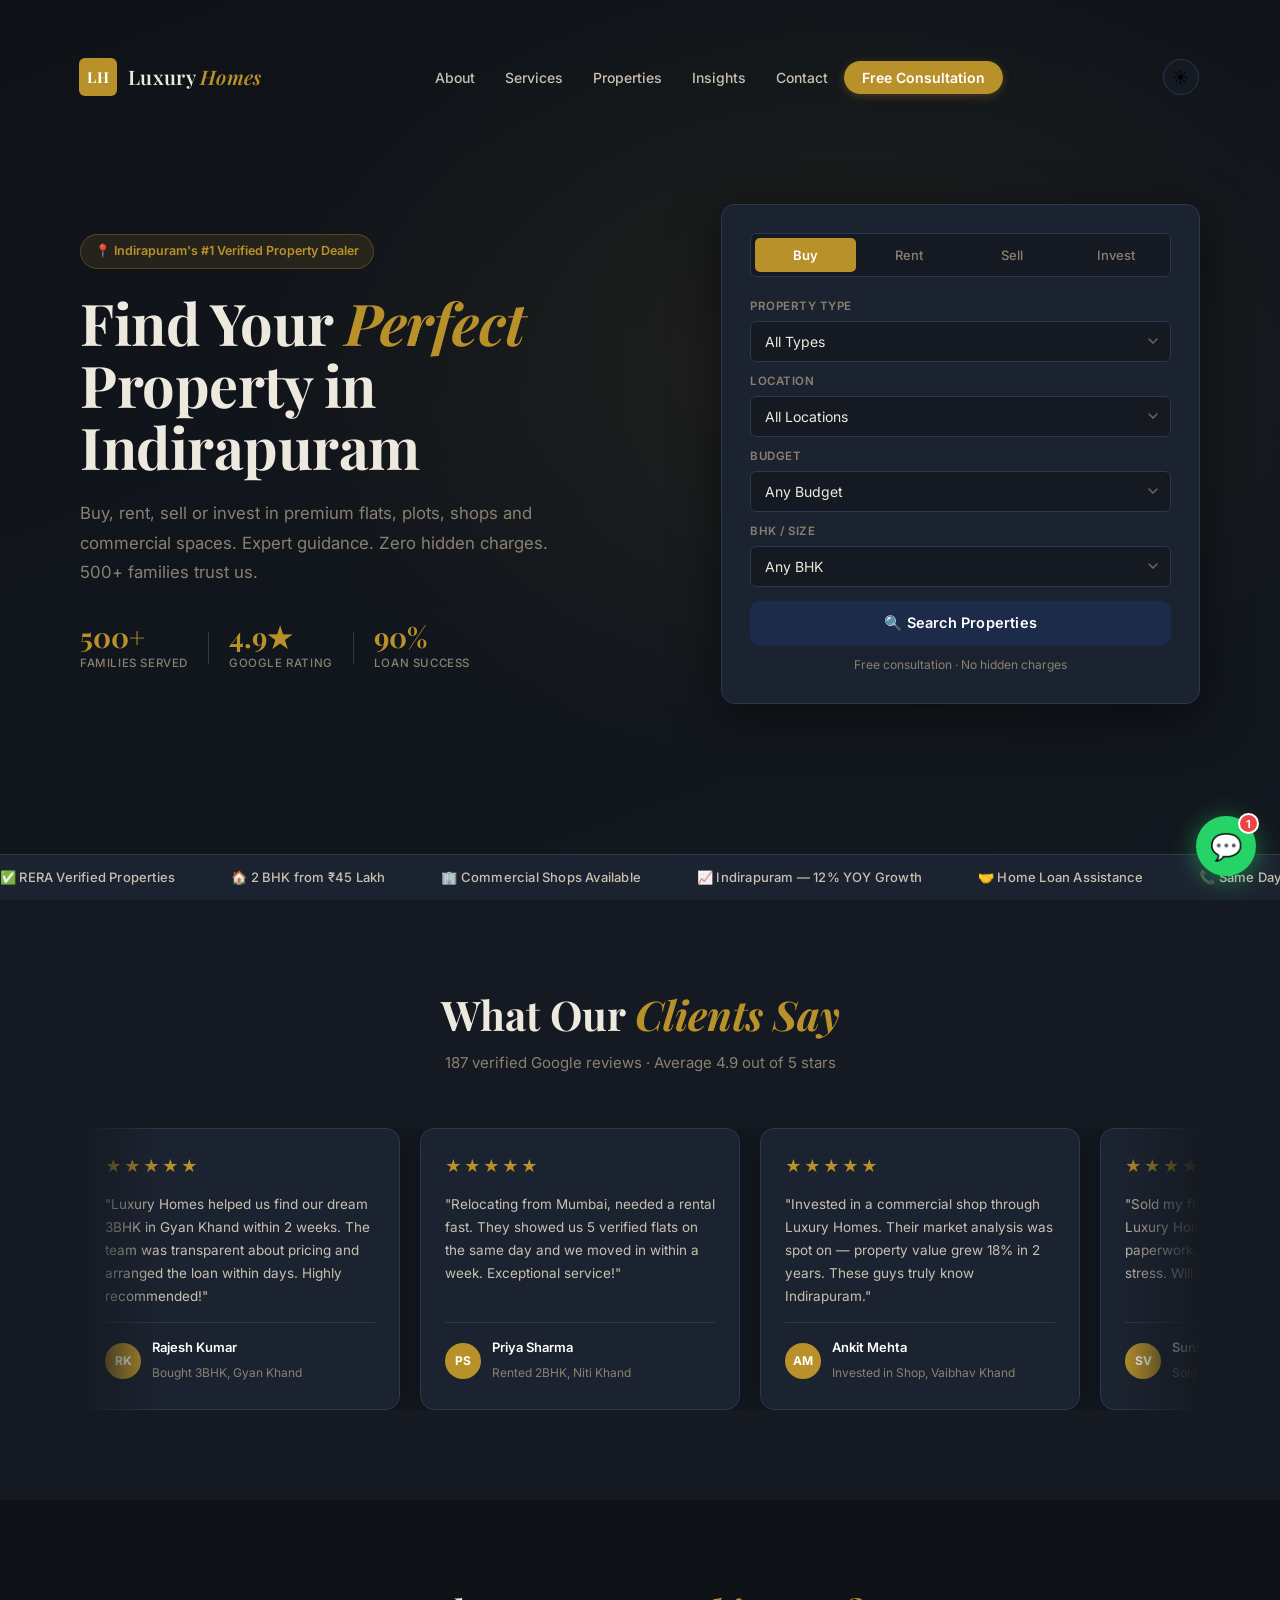
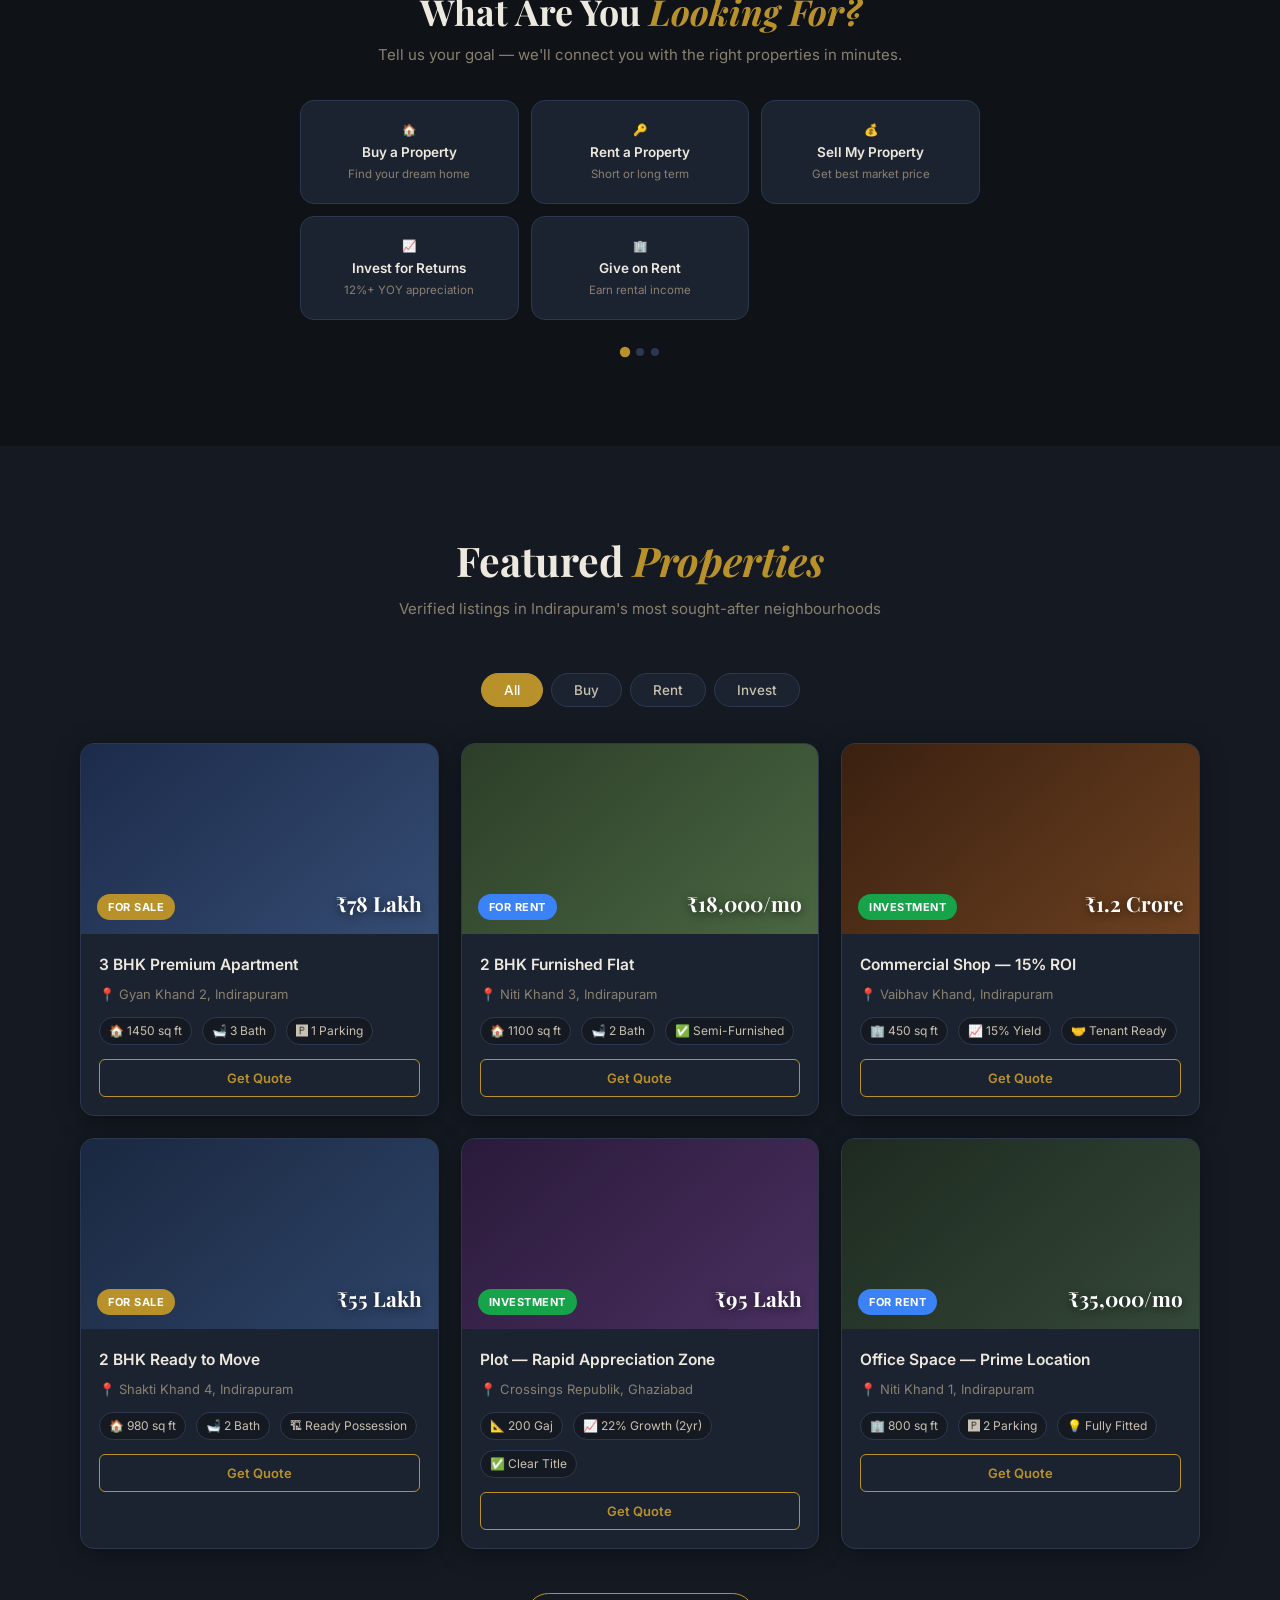
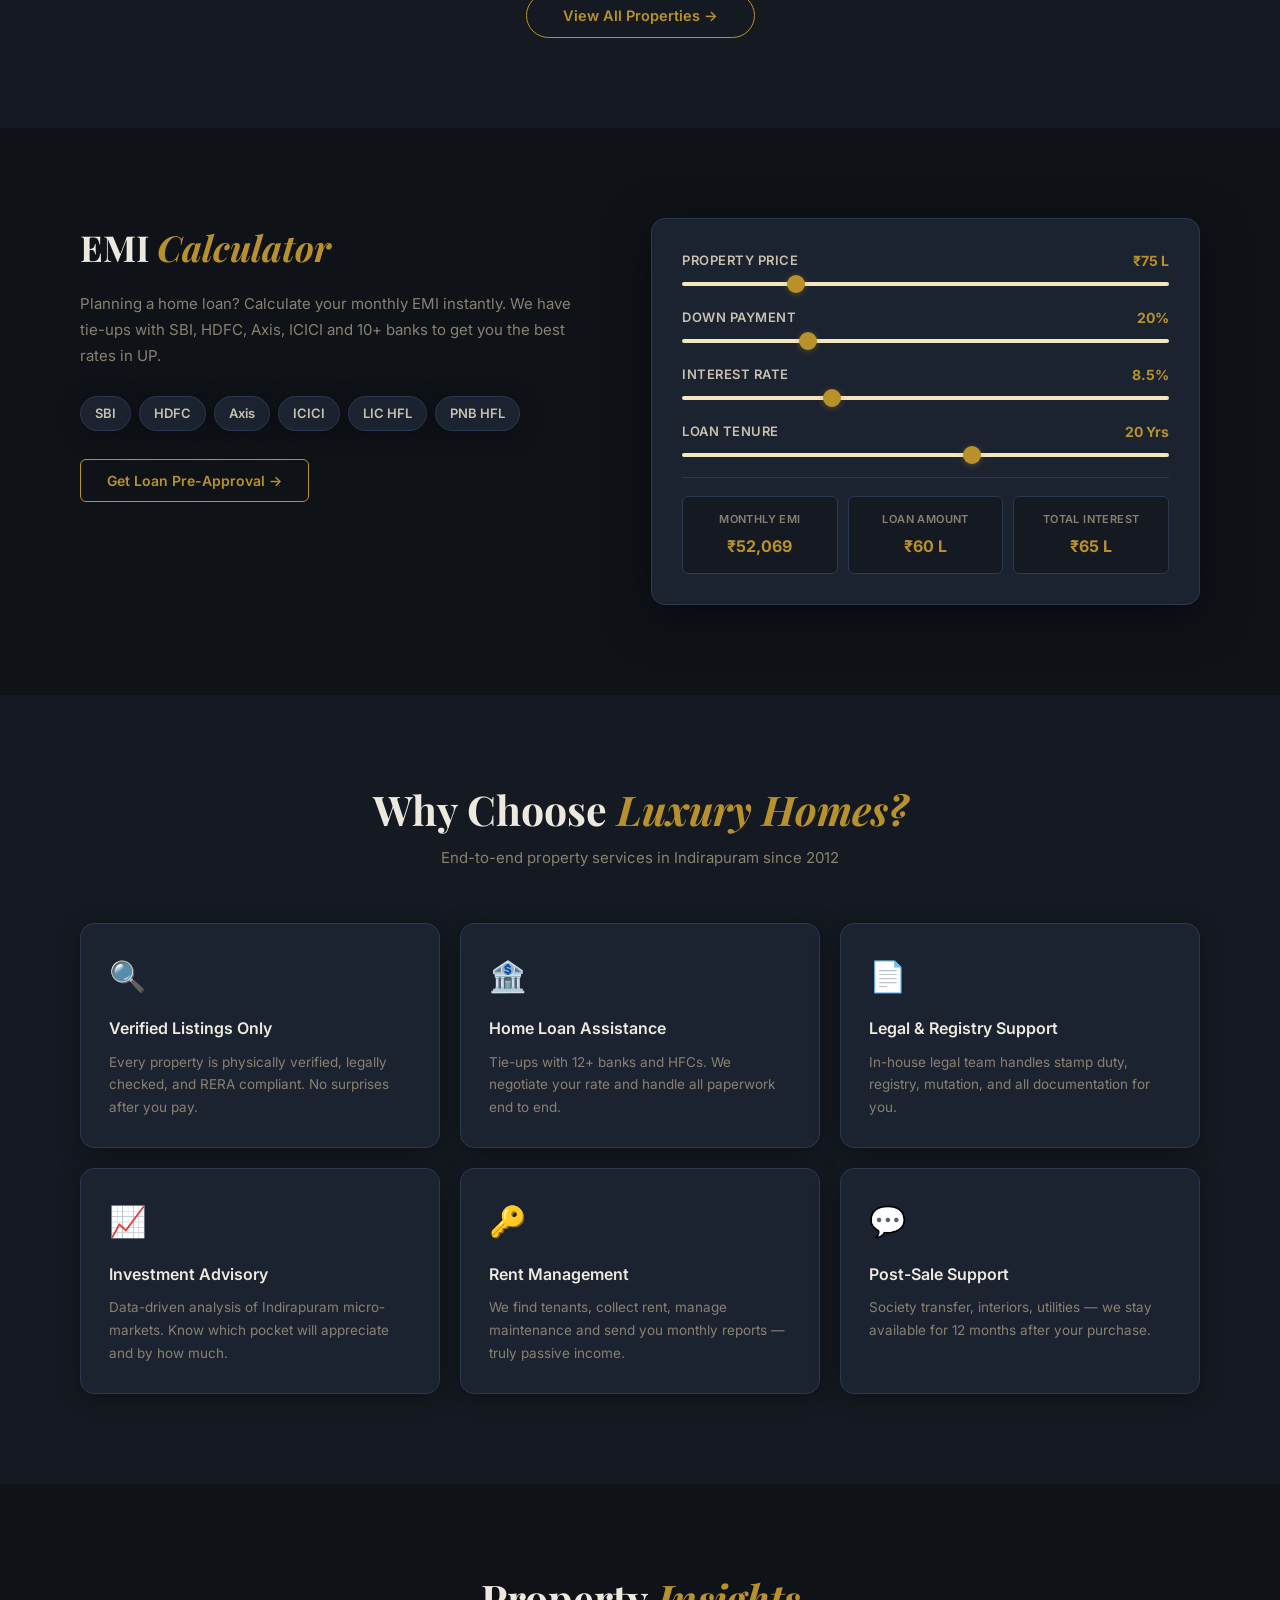
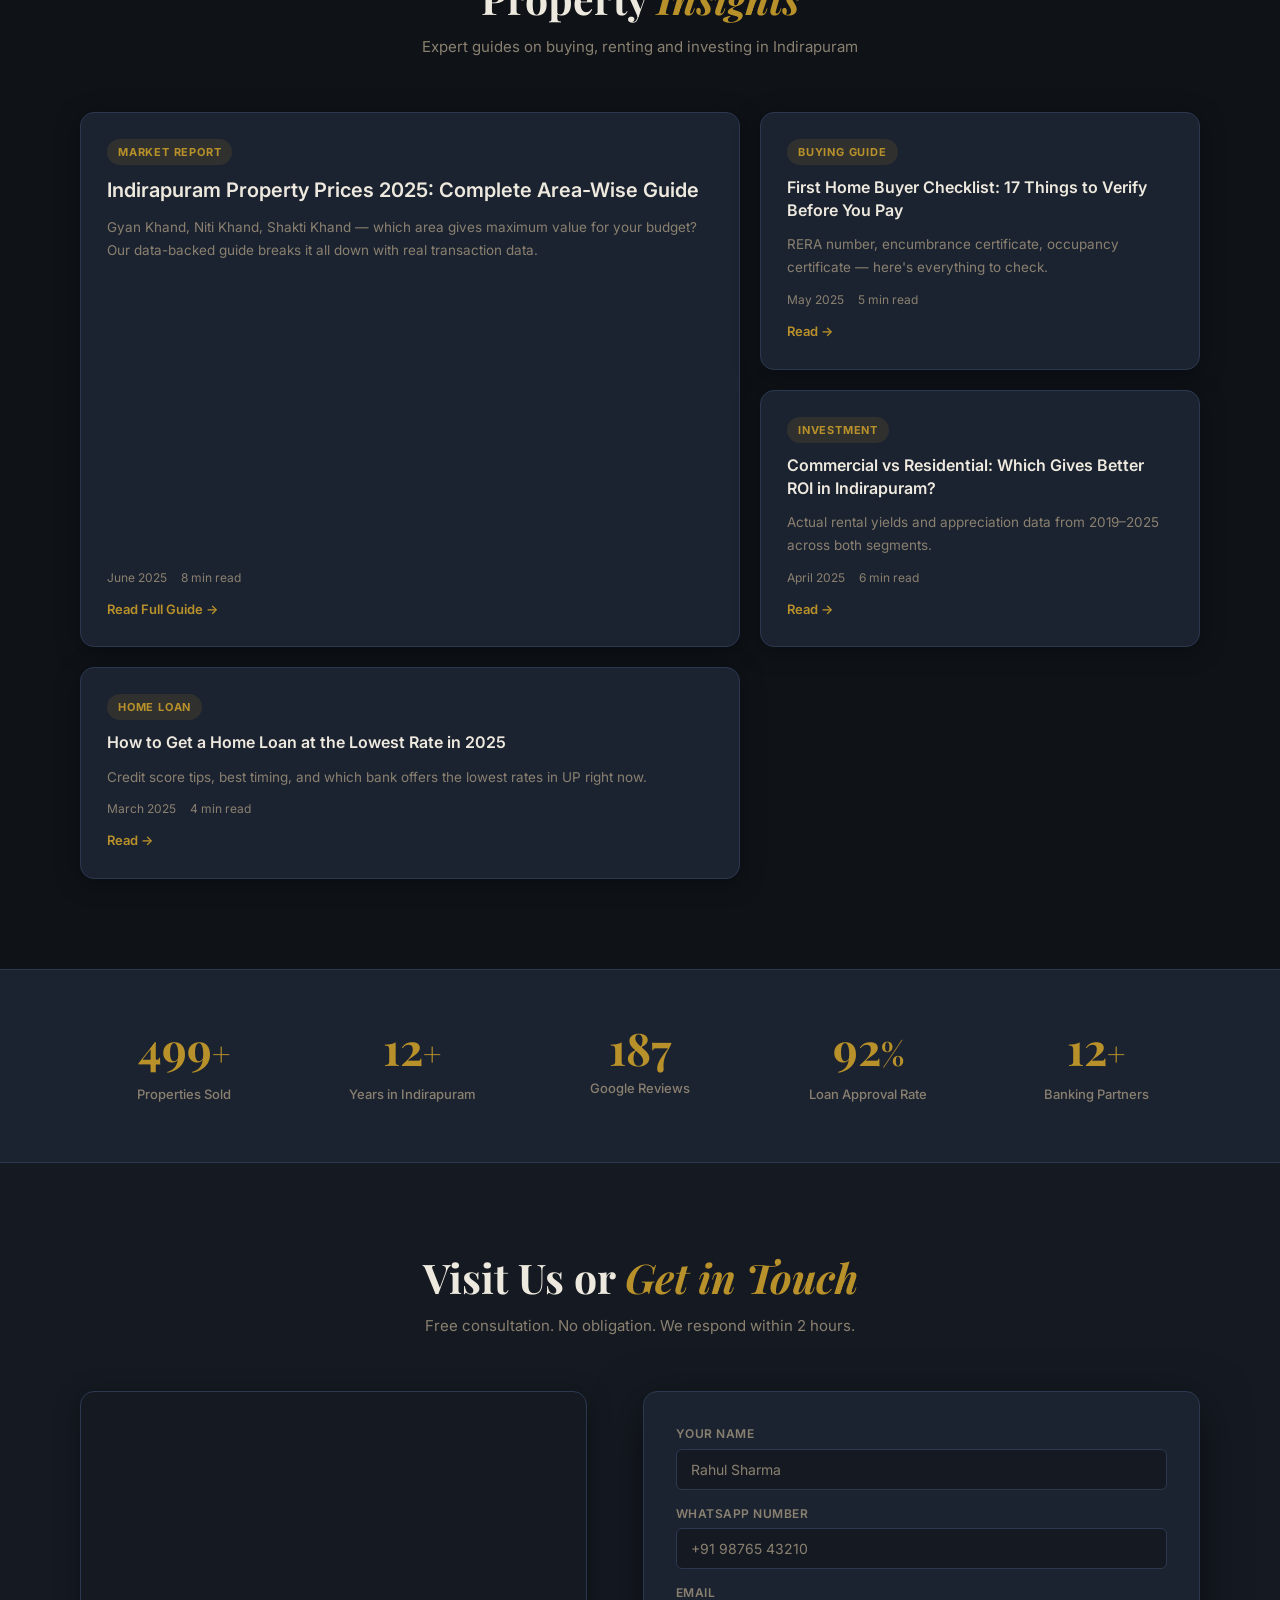
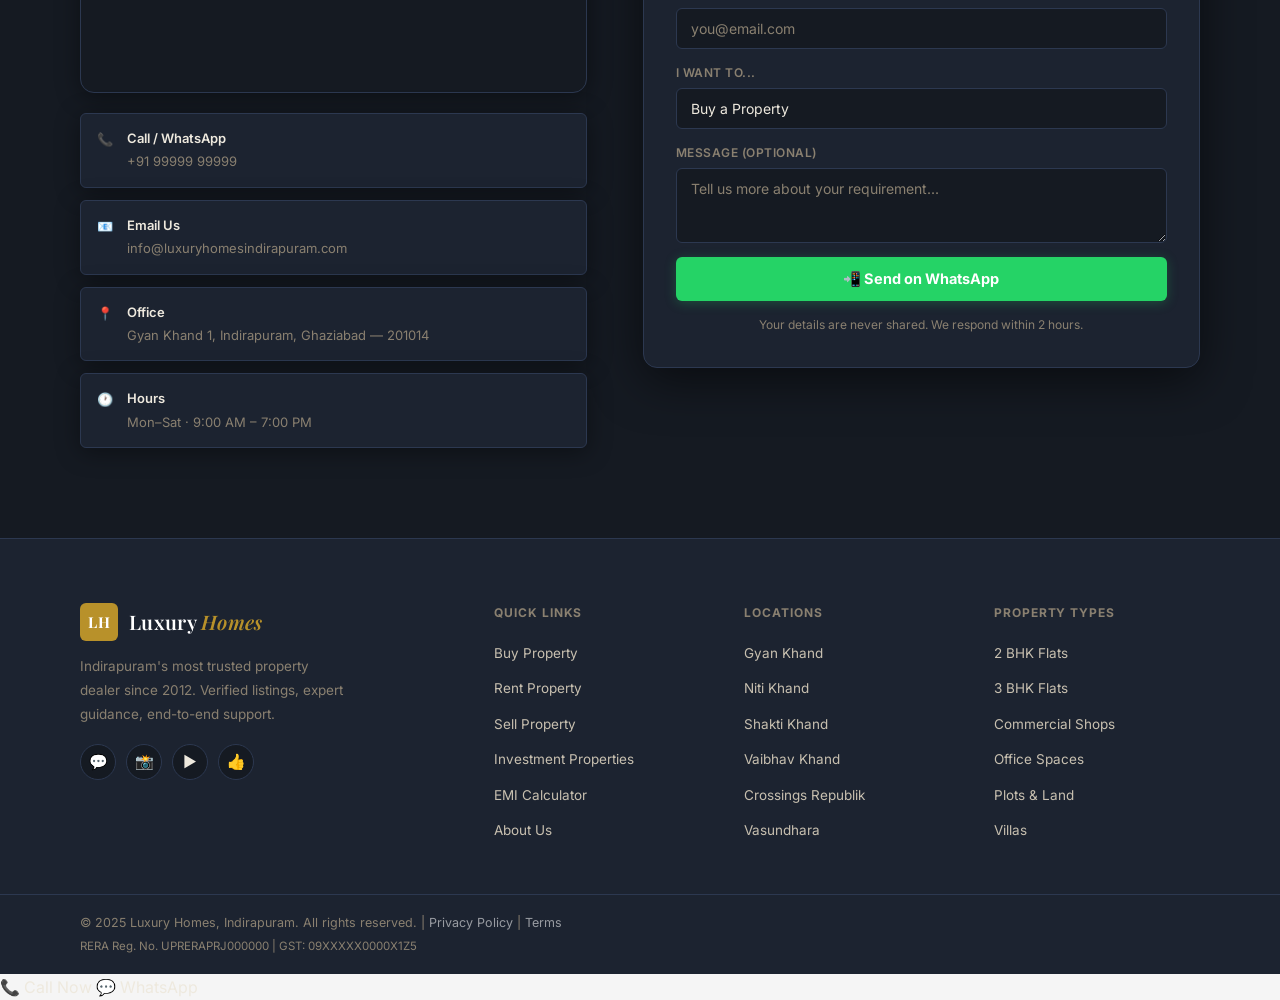
==== commit ba866f87: "Update index.html" ====
--- a/index.html
+++ b/index.html
@@ -24,9 +24,6 @@
   <link rel="stylesheet" href="style.css" />
 </head>
 <body>
-        <div id="demoBanner" style="background:#7C3AED;color:#fff;text-align:center;padding:10px 16px;font-size:13px;font-family:sans-serif;letter-spacing:0.02em;position:fixed;top:0;left:0;right:0;z-index:10000;">
-  🔒 Demo Project — Contact details and content are for illustration purposes only.
-</div>
 
   <header id="site-header">
     <nav class="nav-container">
--- a/style.css
+++ b/style.css
@@ -109,7 +109,7 @@
 
 .nav-container {
   max-width: var(--container);
-  margin: 40px;
+  margin: 39px;
   padding: 0 40px;
   height: 76px;
   display: flex;
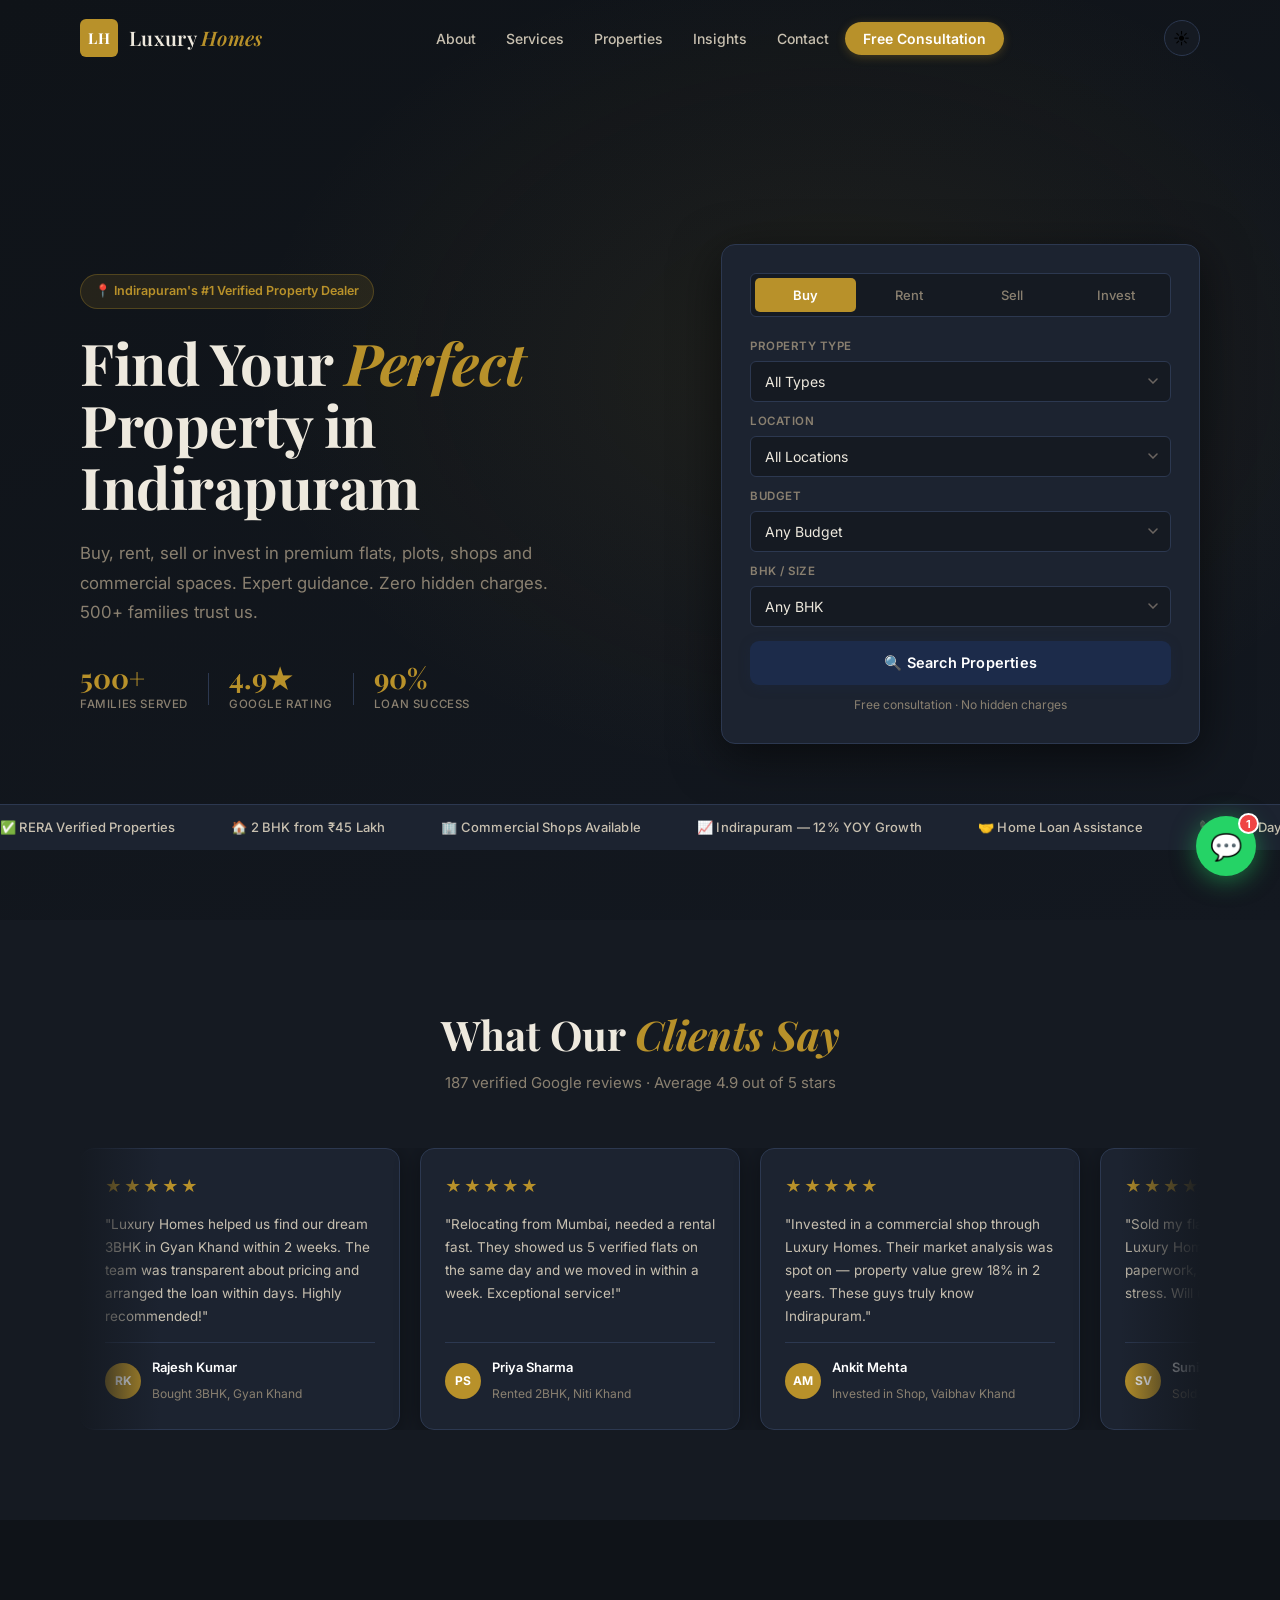
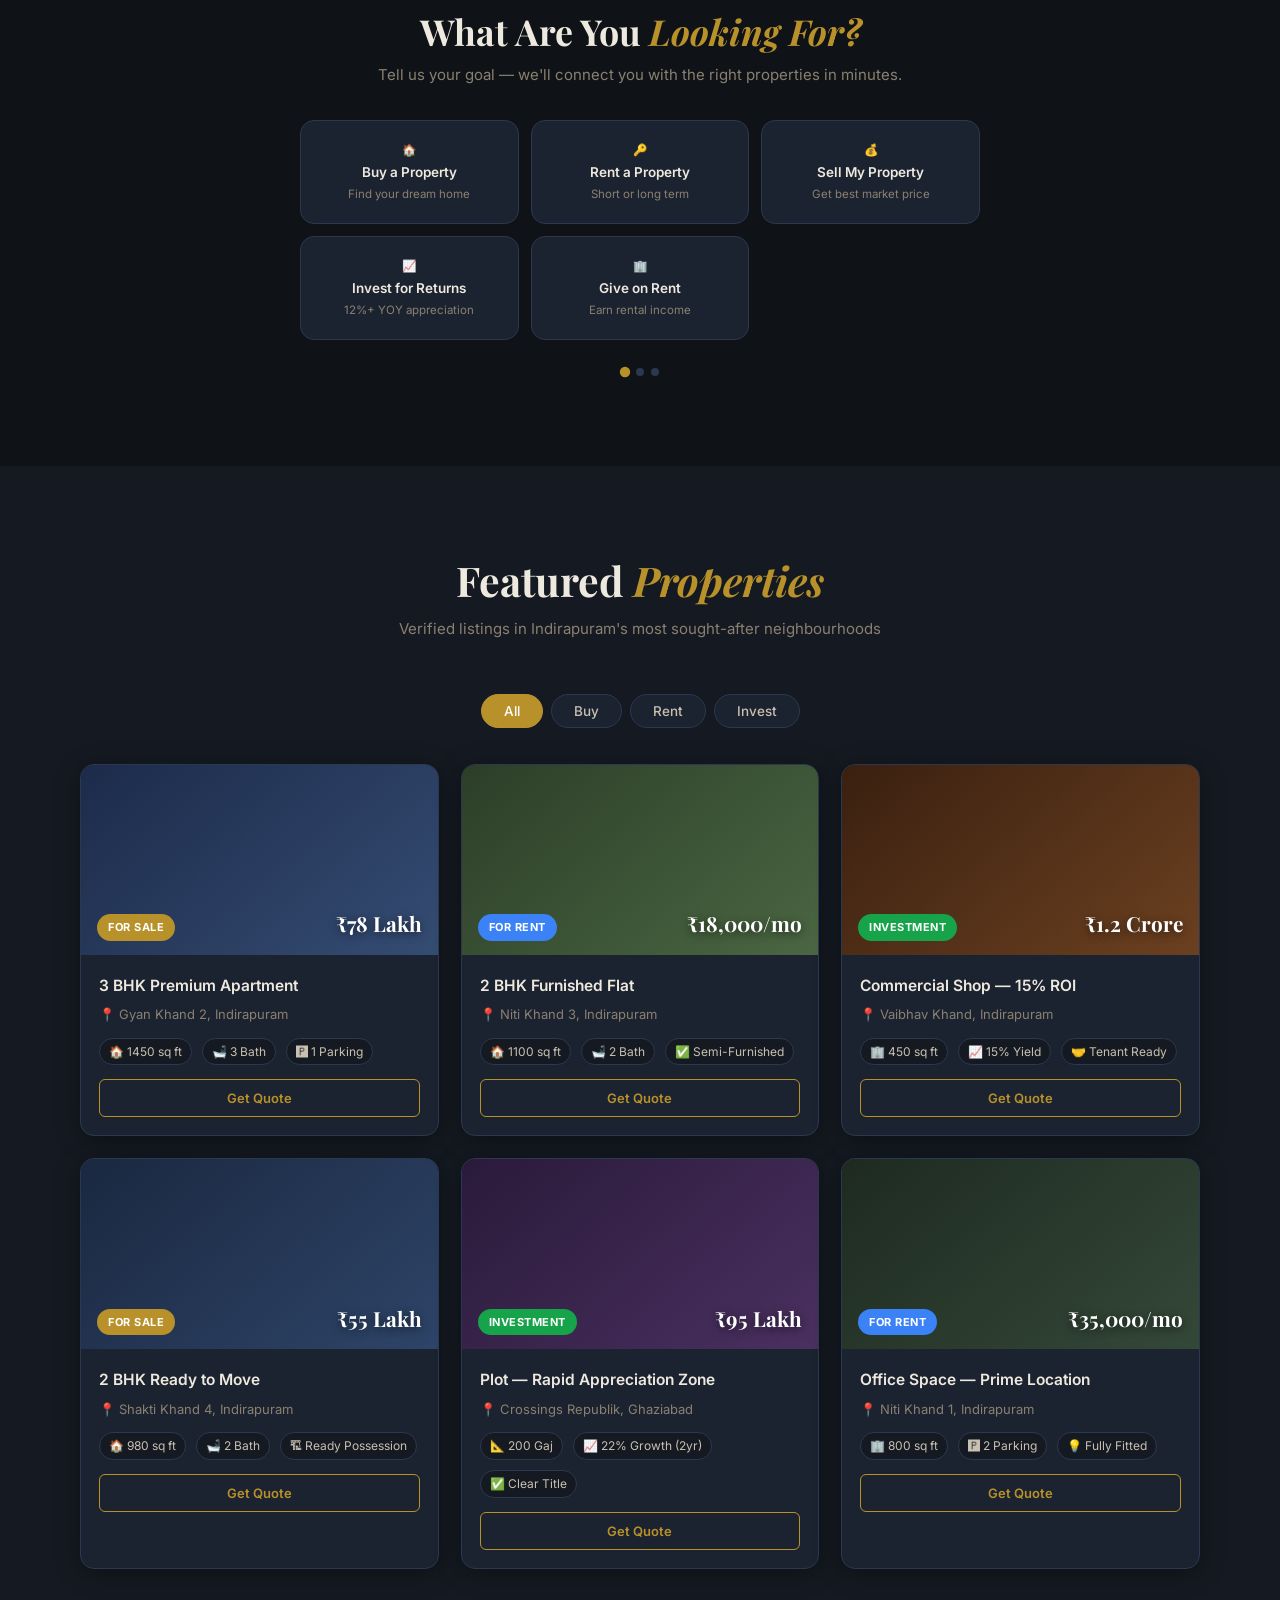
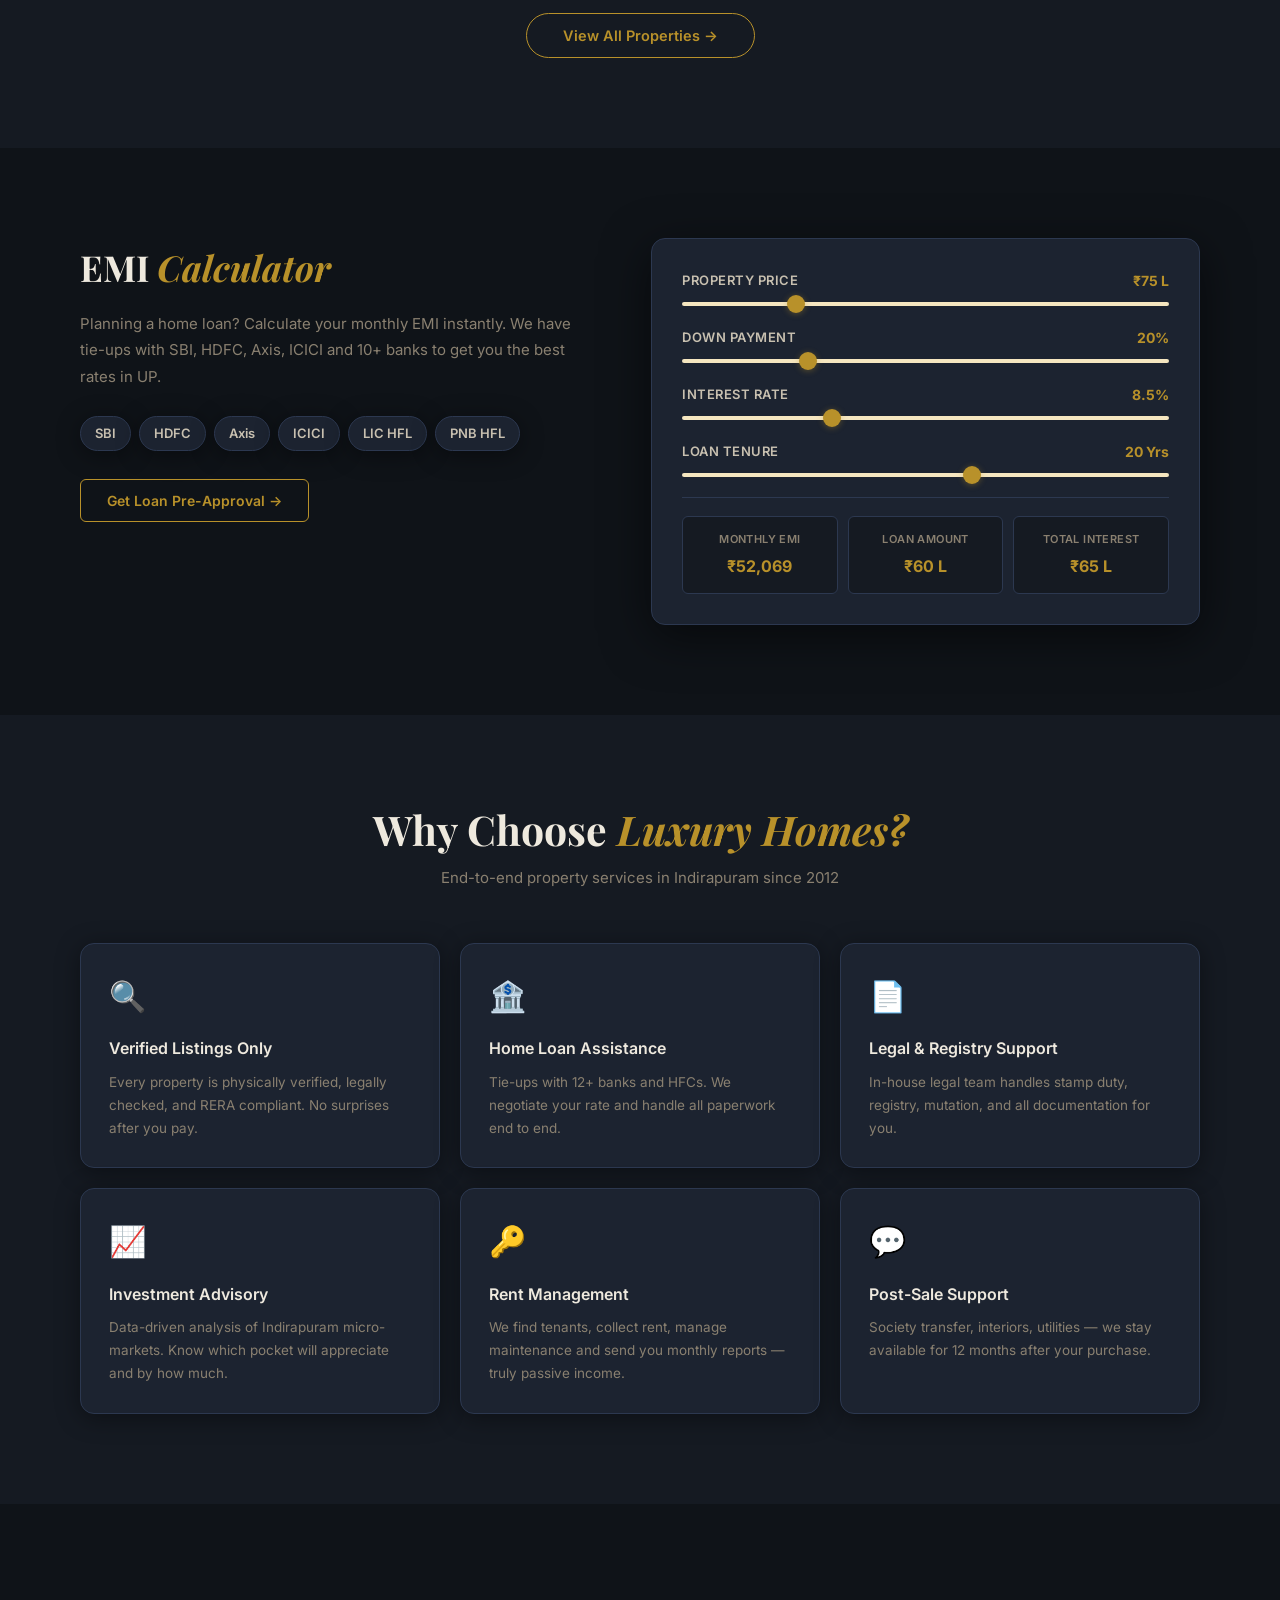
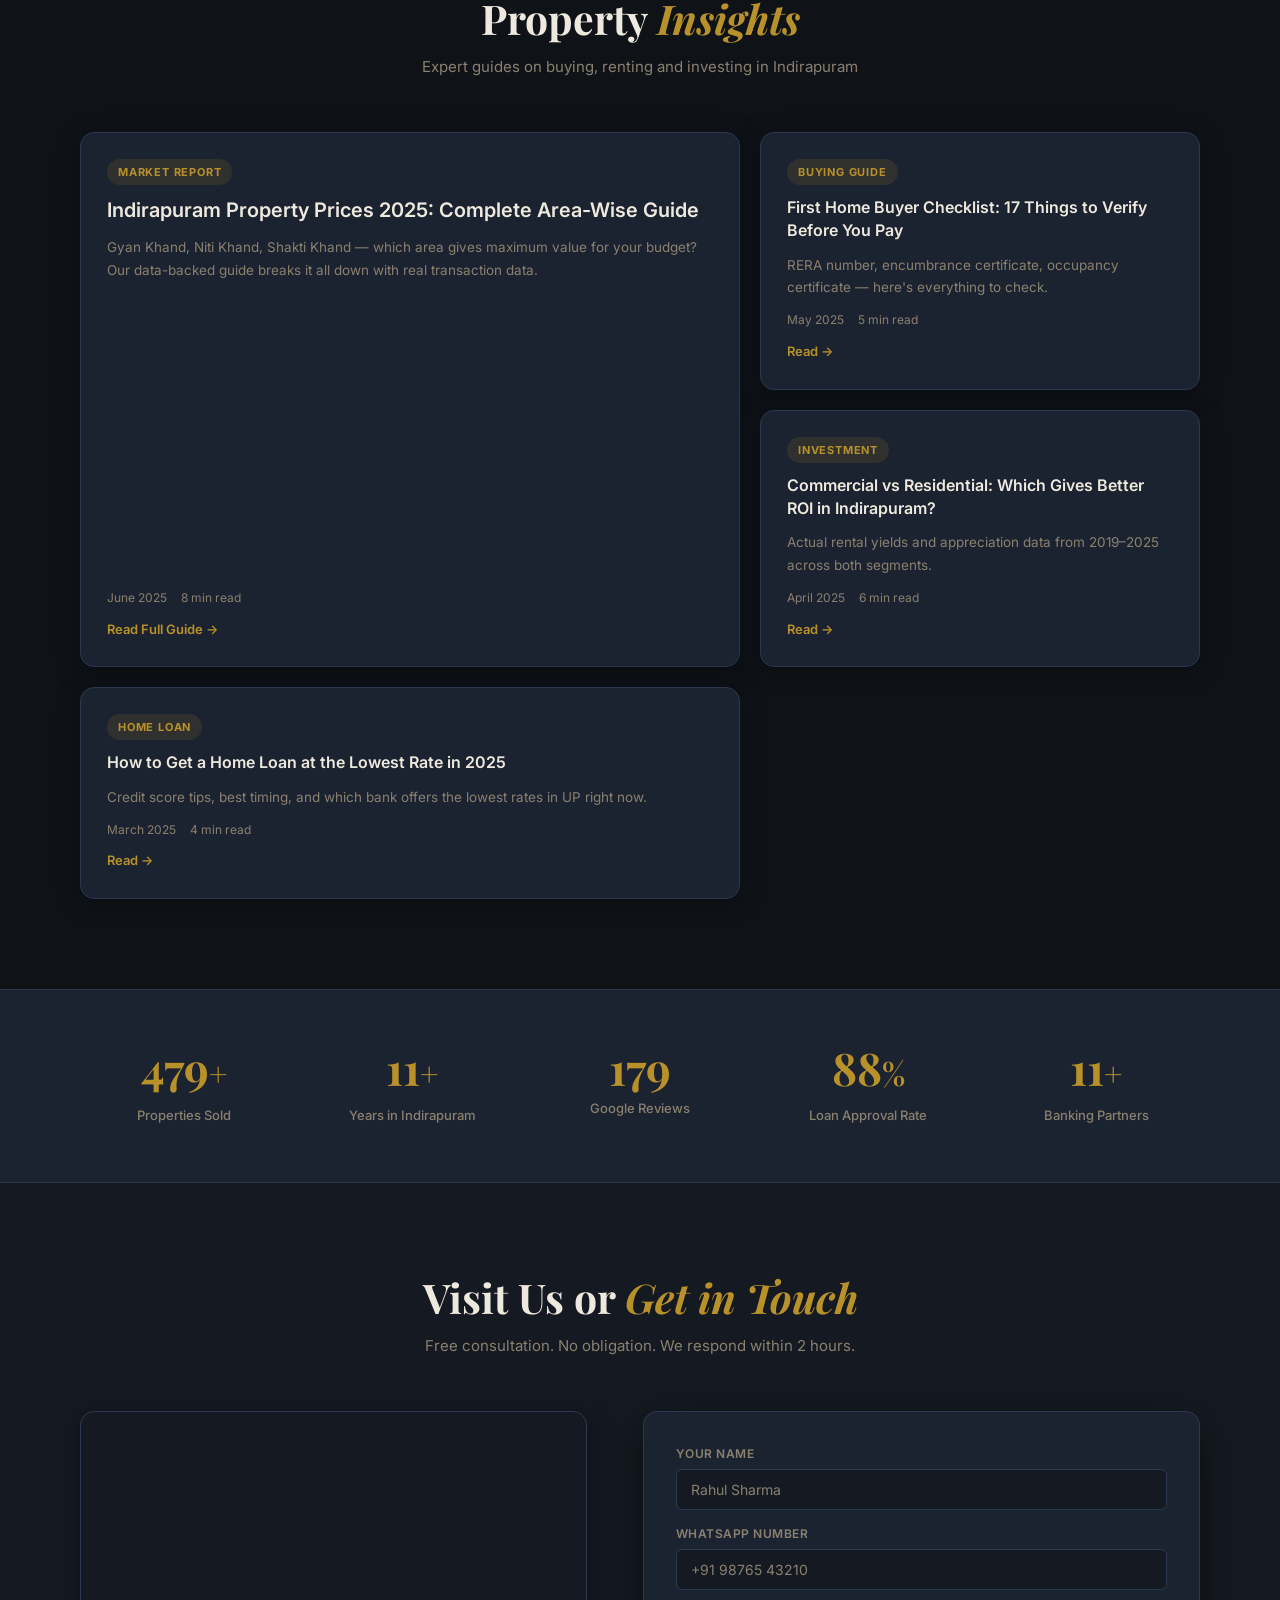
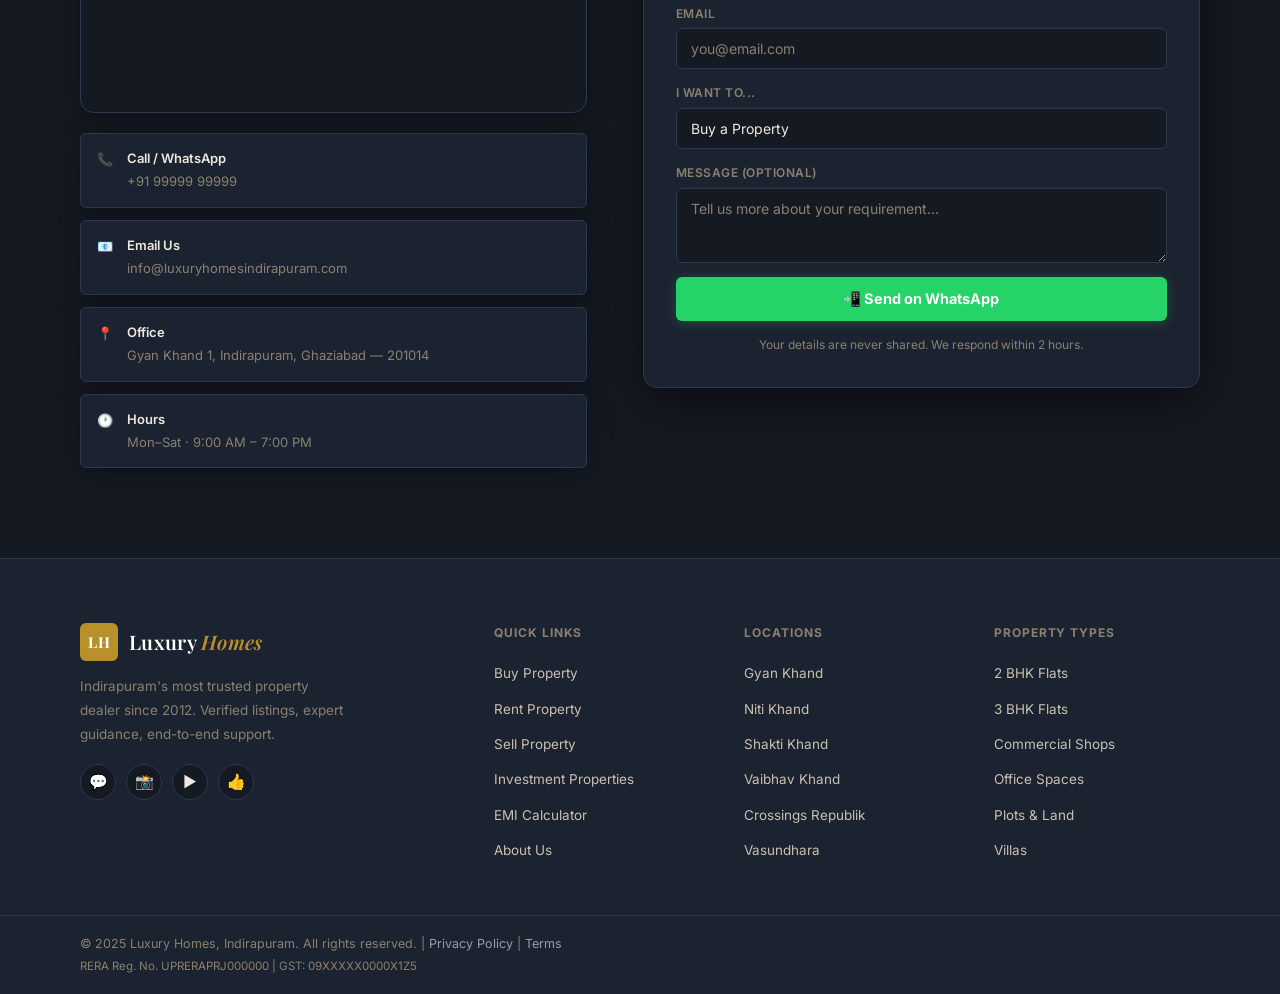
==== commit 06ff43eb: "Update index.html" ====
--- a/index.html
+++ b/index.html
@@ -776,12 +776,6 @@
     </div>
   </div>
 
-  <!-- STICKY CTA mobile -->
-  <div class="sticky-cta">
-    <a href="tel:+919999999999" class="scta-call">📞 Call Now</a>
-    <a href="https://wa.me/919999999999?text=Hi%2C%20I%27m%20interested%20in%20a%20property" class="scta-whatsapp" target="_blank">💬 WhatsApp</a>
-  </div>
-
   <button id="lh-chat-btn" onclick="lhToggle()" aria-label="Chat with Priya">
     <span id="lh-icon">💬</span>
     <span id="lh-notif">1</span>
--- a/style.css
+++ b/style.css
@@ -96,7 +96,7 @@
    ============================================================ */
 #site-header {
   position: fixed;
-  top:39; left:0; right:0;
+  top:0; left:0; right:0;
   z-index: 1000;
   transition: background var(--transition), box-shadow var(--transition);
 }
@@ -109,7 +109,7 @@
 
 .nav-container {
   max-width: var(--container);
-  margin: 39px;
+  margin: auto;
   padding: 0 40px;
   height: 76px;
   display: flex;
@@ -252,6 +252,8 @@
   display: flex;
   flex-direction: column;
   overflow: hidden;
+  padding: 130px 0 70px;
+  
 }
 .hero-bg {
   position: absolute; inset: 0;
@@ -738,6 +740,8 @@
 .view-all-btn:hover { background: var(--navy); color: #fff; }
 [data-theme="dark"] .view-all-btn:hover { background: var(--gold); color: #fff; }
 
+
+
 /* ============================================================
    EMI CALCULATOR
    ============================================================ */
@@ -1354,7 +1358,7 @@
    PROPERTY DETAIL PAGE
    ============================================================ */
 .prop-detail-hero { padding: 100px 0 60px; background: var(--bg-2); }
-
+.prop-detail-body { padding: 60px 0 90px; background: var(--bg); }
 .prop-detail-grid {
   display: grid;
   grid-template-columns: 1fr 380px;
@@ -1563,7 +1567,7 @@
 }
 
 @media (max-width: 768px) {
-  body {margin-top: 15px;}
+  .hero { padding: 130px 0 70px; }
   .nav-links { display: none; }
   .hamburger { display: flex; }
   .lead-options { grid-template-columns: 1fr 1fr; }
